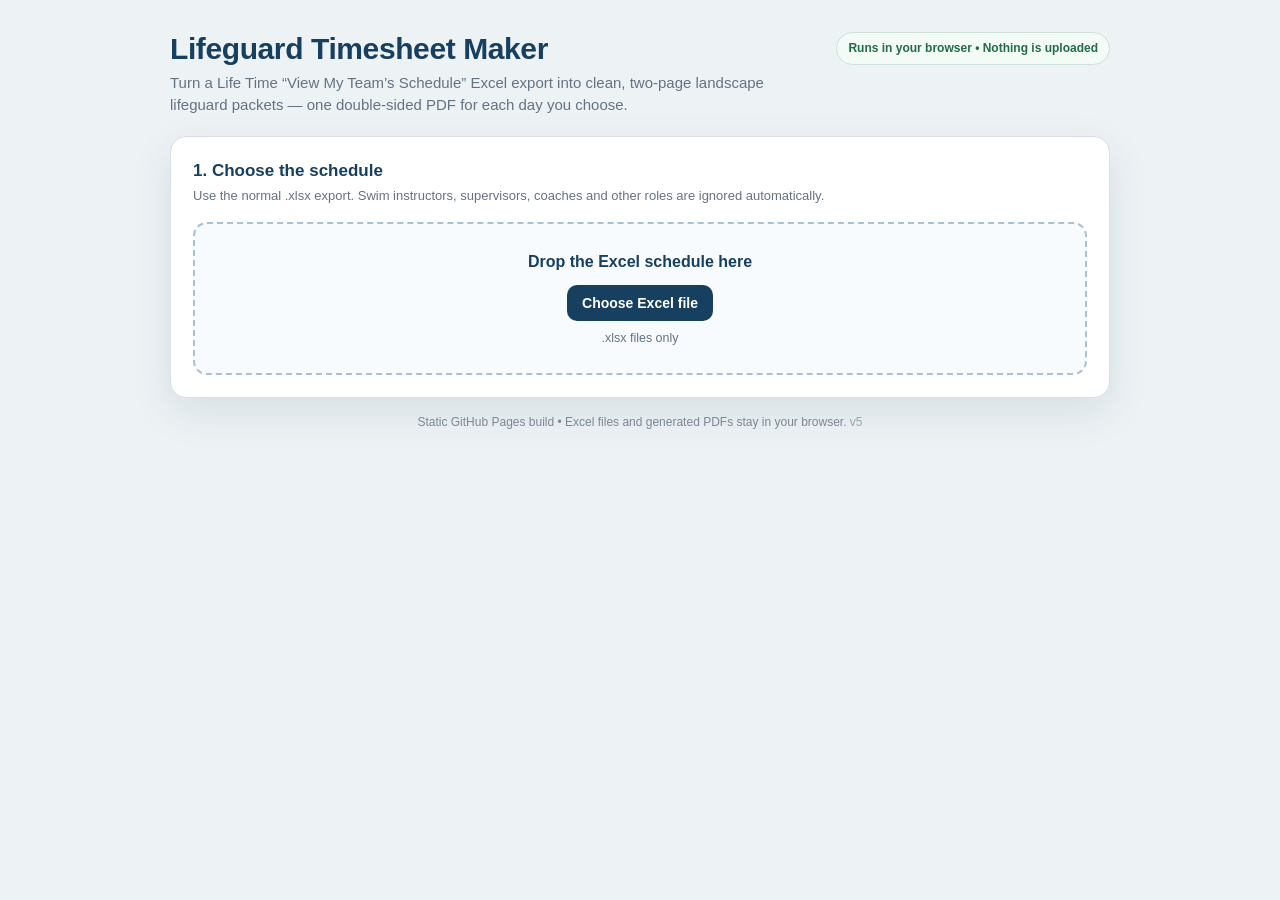
==== index.html @ 571c6399 "Initial Commit" ====
<!doctype html>
<html lang="en">
<head>
<meta charset="utf-8">
<meta name="viewport" content="width=device-width,initial-scale=1">
<title>Lifeguard Timesheet Maker</title>
<style>
  :root{color-scheme:light;--navy:#173f5f;--blue:#24638c;--ink:#14202b;--muted:#647381;--line:#d8e0e6;--soft:#f5f8fa;--yellow:#fff2bd;--green:#16784a;--danger:#a83c3c;--shadow:0 14px 40px rgba(24,55,77,.10)}
  *{box-sizing:border-box} body{margin:0;background:#edf2f5;font:15px/1.45 "Segoe UI",Arial,sans-serif;color:var(--ink)}
  .shell{max-width:980px;margin:32px auto;padding:0 20px 44px}.hero{display:flex;align-items:flex-start;justify-content:space-between;gap:24px;margin-bottom:20px}
  .hero h1{font-size:30px;line-height:1.1;margin:0 0 7px;color:var(--navy);letter-spacing:-.4px}.hero p{margin:0;color:var(--muted);max-width:680px}.badge{white-space:nowrap;border:1px solid #cfe1d8;background:#f2fbf6;color:#246b48;border-radius:999px;padding:7px 11px;font-size:12px;font-weight:600}
  .card{background:white;border:1px solid var(--line);border-radius:16px;box-shadow:var(--shadow);padding:22px;margin-top:16px}.section-title{font-size:17px;margin:0 0 4px;color:var(--navy)}.section-sub{margin:0 0 16px;color:var(--muted);font-size:13px}
  .drop{border:2px dashed #aac1d2;border-radius:14px;padding:26px;text-align:center;background:#f8fbfd;transition:.15s}.drop.drag{border-color:var(--blue);background:#eef7fc}.drop strong{display:block;font-size:16px;color:var(--navy);margin-bottom:5px}.drop small{display:block;color:var(--muted);margin-top:8px}
  button,.button{appearance:none;border:0;border-radius:10px;padding:10px 15px;font:600 14px "Segoe UI",Arial,sans-serif;cursor:pointer;transition:.15s;text-decoration:none;display:inline-flex;align-items:center;justify-content:center;gap:7px}.primary{background:var(--navy);color:white}.primary:hover{background:#0f334e}.secondary{background:#edf3f7;color:var(--navy);border:1px solid #cad9e3}.secondary:hover{background:#e3edf3}.ghost{background:white;color:var(--navy);border:1px solid var(--line)}button:disabled{opacity:.45;cursor:not-allowed}
  input[type=file]{display:none}.actions{display:flex;gap:9px;flex-wrap:wrap;align-items:center}.status{margin-top:14px;border-radius:10px;padding:10px 12px;background:#eef6fb;color:#28546f;font-size:13px}.status.error{background:#fff0f0;color:var(--danger)}.status.good{background:#eff9f3;color:var(--green)}
  .days-head{display:flex;justify-content:space-between;gap:16px;align-items:center;margin-bottom:12px}.days{display:grid;grid-template-columns:repeat(auto-fit,minmax(205px,1fr));gap:10px}.day{border:1px solid var(--line);border-radius:12px;padding:12px;background:#fff;display:flex;gap:10px;align-items:flex-start;cursor:pointer}.day:hover{border-color:#9db8cb}.day input{margin-top:4px;accent-color:var(--navy);width:17px;height:17px}.day .date{font-weight:700;color:var(--navy)}.day .meta{font-size:12px;color:var(--muted);margin-top:3px}.day.open .meta b{color:#8a6d13}
  .generate-row{display:flex;align-items:center;justify-content:space-between;gap:14px;margin-top:18px;padding-top:16px;border-top:1px solid #e6ecef}.hint{font-size:12px;color:var(--muted)}
  .results{display:grid;gap:9px}.result{display:flex;justify-content:space-between;align-items:center;gap:14px;border:1px solid var(--line);border-radius:12px;padding:11px 12px}.result-name{font-weight:700;color:var(--navy);font-size:14px}.result-meta{font-size:12px;color:var(--muted);margin-top:2px}.result .button{padding:8px 12px;font-size:13px}
  .empty{color:var(--muted);font-size:13px;padding:5px 0}.footer{font-size:12px;color:#7a8893;margin-top:16px;text-align:center}.hidden{display:none!important}
  @media(max-width:640px){.shell{margin:20px auto;padding:0 12px 30px}.hero{display:block}.badge{display:inline-block;margin-top:12px}.card{padding:16px}.generate-row,.result{align-items:stretch;flex-direction:column}.generate-row .actions,.result .button{width:100%}.days-head{align-items:flex-start;flex-direction:column}}
</style>
</head>
<body>
<div class="shell">
  <div class="hero">
    <div><h1>Lifeguard Timesheet Maker</h1><p>Turn a Life Time “View My Team’s Schedule” Excel export into clean, two-page landscape lifeguard packets — one double-sided PDF for each day you choose.</p></div>
    <div class="badge">Runs in your browser • Nothing is uploaded</div>
  </div>

  <section class="card">
    <h2 class="section-title">1. Choose the schedule</h2>
    <p class="section-sub">Use the normal .xlsx export. Swim instructors, supervisors, coaches and other roles are ignored automatically.</p>
    <div id="drop" class="drop">
      <strong>Drop the Excel schedule here</strong>
      <div class="actions" style="justify-content:center;margin-top:12px"><label class="button primary" for="fileInput">Choose Excel file</label></div>
      <small>.xlsx files only</small>
      <input id="fileInput" type="file" accept=".xlsx,application/vnd.openxmlformats-officedocument.spreadsheetml.sheet">
    </div>
    <div id="fileStatus" class="status hidden" aria-live="polite"></div>
  </section>

  <section id="daysCard" class="card hidden">
    <div class="days-head">
      <div><h2 class="section-title">2. Choose the day(s)</h2><p id="daysSub" class="section-sub" style="margin-bottom:0">Select the dates you want to turn into two-page PDFs.</p></div>
      <div class="actions"><button id="selectAll" class="ghost" type="button">Select all</button><button id="clearAll" class="ghost" type="button">Clear</button></div>
    </div>
    <div id="days" class="days"></div>
    <div class="generate-row">
      <div id="selectionHint" class="hint">Choose at least one day.</div>
      <div class="actions"><button id="generate" class="primary" type="button" disabled>Create selected PDFs</button></div>
    </div>
  </section>

  <section id="resultsCard" class="card hidden">
    <div class="days-head">
      <div><h2 class="section-title">3. Your PDFs</h2><p class="section-sub" style="margin-bottom:0">Each selected day is a separate two-page landscape PDF: rotation sheet on the front, schedule + coverage timeline on the back. Named open shifts keep the employee name and are highlighted.</p></div>
      <div class="actions"><button id="saveFolder" class="secondary hidden" type="button">Save all to a folder</button><button id="downloadAll" class="secondary" type="button">Download all</button></div>
    </div>
    <div id="results" class="results"></div>
    <div id="resultStatus" class="status good hidden" aria-live="polite"></div>
  </section>

  <div class="footer">Static GitHub Pages build • Excel files and generated PDFs stay in your browser. <span style="opacity:.7">v5</span></div>
</div>
<script>
(() => {
  'use strict';

  const APP = {};
  const encoder = new TextEncoder();
  const decoder = new TextDecoder('utf-8');
  const ROLE_RE = /\bAquatics Lifeguard\b/i;
  const TIME_RE = /(\[OPEN SHIFT\]\s*)?(\d{1,2}:\d{2}\s*[AP]M)\s*[–—-]\s*(\d{1,2}:\d{2}\s*[AP]M)/gi;
  const ID_SUFFIX_RE = /\s*\([^)]*\)\s*$/;

  function readU16(dv, offset) { return dv.getUint16(offset, true); }
  function readU32(dv, offset) { return dv.getUint32(offset, true); }

  async function inflateRaw(bytes) {
    if (typeof DecompressionStream === 'undefined') {
      throw new Error('This browser does not support local Excel decompression. Please use a current version of Microsoft Edge or Google Chrome.');
    }
    let stream;
    try {
      stream = new Blob([bytes]).stream().pipeThrough(new DecompressionStream('deflate-raw'));
    } catch (err) {
      throw new Error('Your browser cannot decompress .xlsx files locally. Please use a current Microsoft Edge or Chrome browser.');
    }
    return new Uint8Array(await new Response(stream).arrayBuffer());
  }

  async function unzipEntries(arrayBuffer) {
    const bytes = new Uint8Array(arrayBuffer);
    const dv = new DataView(arrayBuffer);
    let eocd = -1;
    const min = Math.max(0, bytes.length - 65557);
    for (let i = bytes.length - 22; i >= min; i--) {
      if (readU32(dv, i) === 0x06054b50) { eocd = i; break; }
    }
    if (eocd < 0) throw new Error('This does not look like a valid .xlsx file (ZIP directory not found).');

    const totalEntries = readU16(dv, eocd + 10);
    let pos = readU32(dv, eocd + 16);
    const out = new Map();

    for (let n = 0; n < totalEntries; n++) {
      if (readU32(dv, pos) !== 0x02014b50) throw new Error('The Excel file ZIP directory is damaged.');
      const method = readU16(dv, pos + 10);
      const compSize = readU32(dv, pos + 20);
      const nameLen = readU16(dv, pos + 28);
      const extraLen = readU16(dv, pos + 30);
      const commentLen = readU16(dv, pos + 32);
      const localOffset = readU32(dv, pos + 42);
      const name = decoder.decode(bytes.slice(pos + 46, pos + 46 + nameLen));

      if (readU32(dv, localOffset) !== 0x04034b50) throw new Error('The Excel file contains an invalid ZIP entry.');
      const localNameLen = readU16(dv, localOffset + 26);
      const localExtraLen = readU16(dv, localOffset + 28);
      const dataStart = localOffset + 30 + localNameLen + localExtraLen;
      const compressed = bytes.slice(dataStart, dataStart + compSize);

      let content;
      if (method === 0) content = compressed;
      else if (method === 8) content = await inflateRaw(compressed);
      else throw new Error(`Unsupported Excel compression method (${method}).`);
      out.set(name.replace(/^\//, ''), content);
      pos += 46 + nameLen + extraLen + commentLen;
    }
    return out;
  }

  function xmlDecode(s) {
    return String(s || '')
      .replace(/&#x([0-9A-Fa-f]+);/g, (_, h) => String.fromCodePoint(parseInt(h, 16)))
      .replace(/&#([0-9]+);/g, (_, d) => String.fromCodePoint(parseInt(d, 10)))
      .replace(/&lt;/g, '<').replace(/&gt;/g, '>').replace(/&quot;/g, '"')
      .replace(/&apos;/g, "'").replace(/&amp;/g, '&');
  }

  function attrValue(tag, name) {
    const m = String(tag || '').match(new RegExp('\\b' + name + '="([^"]*)"', 'i'));
    return m ? xmlDecode(m[1]) : '';
  }

  function textRuns(xml) {
    let out = '';
    const re = /<(?:[A-Za-z_][\w.-]*:)?t(?:\s[^>]*)?>([\s\S]*?)<\/(?:[A-Za-z_][\w.-]*:)?t>/gi;
    for (const m of String(xml || '').matchAll(re)) out += xmlDecode(m[1]);
    return out;
  }

  function parseSharedStrings(entries) {
    const bytes = entries.get('xl/sharedStrings.xml');
    if (!bytes) return [];
    const text = decoder.decode(bytes);
    const out = [];
    const re = /<(?:[A-Za-z_][\w.-]*:)?si(?:\s[^>]*)?>([\s\S]*?)<\/(?:[A-Za-z_][\w.-]*:)?si>/gi;
    for (const m of text.matchAll(re)) out.push(textRuns(m[1]));
    return out;
  }

  function cellColumnIndex(ref) {
    const m = String(ref || '').match(/^([A-Za-z]+)/);
    if (!m) return -1;
    let value = 0;
    for (const ch of m[1].toUpperCase()) value = value * 26 + (ch.charCodeAt(0) - 64);
    return value - 1;
  }

  function parseSheet(entries, path, shared) {
    const bytes = entries.get(path);
    if (!bytes) return null;
    const text = decoder.decode(bytes);
    const matrix = [];
    const rowRe = /<(?:[A-Za-z_][\w.-]*:)?row(?:\s[^>]*)?>([\s\S]*?)<\/(?:[A-Za-z_][\w.-]*:)?row>/gi;
    for (const rowMatch of text.matchAll(rowRe)) {
      const rowXml = rowMatch[1];
      const arr = [];
      const cellRe = /<(?:[A-Za-z_][\w.-]*:)?c\b([^>]*?)(?:\/>|>([\s\S]*?)<\/(?:[A-Za-z_][\w.-]*:)?c>)/gi;
      for (const cellMatch of rowXml.matchAll(cellRe)) {
        const attrs = cellMatch[1] || '';
        const body = cellMatch[2] || '';
        const idx = cellColumnIndex(attrValue(attrs, 'r'));
        if (idx < 0) continue;
        const type = attrValue(attrs, 't');
        let value = '';
        if (type === 'inlineStr') value = textRuns(body);
        else {
          const vm = body.match(/<(?:[A-Za-z_][\w.-]*:)?v(?:\s[^>]*)?>([\s\S]*?)<\/(?:[A-Za-z_][\w.-]*:)?v>/i);
          const raw = vm ? xmlDecode(vm[1]) : '';
          if (type === 's') {
            const si = Number(raw);
            value = Number.isInteger(si) && si >= 0 && si < shared.length ? shared[si] : '';
          } else value = raw;
        }
        arr[idx] = value;
      }
      matrix.push(arr);
    }
    return matrix.length ? matrix : null;
  }

  function worksheetPaths(entries) {
    const paths = Array.from(entries.keys()).filter(x => /^xl\/worksheets\/sheet\d+\.xml$/i.test(x));
    paths.sort((a, b) => {
      const na = Number((a.match(/sheet(\d+)/i) || [0, 0])[1]);
      const nb = Number((b.match(/sheet(\d+)/i) || [0, 0])[1]);
      return na - nb;
    });
    return paths;
  }

  function cleanHeader(v) { return String(v == null ? '' : v).trim(); }

  function parseClock(text) {
    const s = String(text || '').toUpperCase().replace(/\s+/g, '');
    const m = s.match(/^(\d{1,2}):(\d{2})(AM|PM)$/);
    if (!m) return null;
    let h = Number(m[1]), min = Number(m[2]);
    if (h < 1 || h > 12 || min < 0 || min > 59) return null;
    if (h === 12) h = 0;
    if (m[3] === 'PM') h += 12;
    return h * 60 + min;
  }

  function parseShiftCell(worker, detail, sourceOrder) {
    const text = String(detail || '').replace(/\r\n?/g, '\n');
    if (!worker || !text) return [];
    const matches = Array.from(text.matchAll(TIME_RE));
    const shifts = [];
    const cleanName = String(worker).trim().replace(ID_SUFFIX_RE, '').trim();
    for (let i = 0; i < matches.length; i++) {
      const m = matches[i];
      const startIndex = m.index || 0;
      const endIndex = i + 1 < matches.length ? (matches[i + 1].index || text.length) : text.length;
      const block = text.slice(startIndex, endIndex);
      if (!ROLE_RE.test(block)) continue;
      const start = parseClock(m[2]);
      let end = parseClock(m[3]);
      if (start == null || end == null) continue;
      if (end <= start) end += 24 * 60;
      const workerIsOpenPlaceholder = /OPEN SHIFT/i.test(cleanName);
      const open = Boolean(m[1]) || /\[OPEN SHIFT\]/i.test(block) || workerIsOpenPlaceholder;
      // A shift can be marked OPEN while still living on a named employee row.
      // Keep that employee's name visible; only true [OPEN SHIFT] placeholder
      // rows should have a blank name on the printable sheet.
      const displayName = workerIsOpenPlaceholder ? '' : cleanName;
      shifts.push({
        name: displayName,
        sourceName: cleanName,
        startMin: start,
        endMin: end,
        open,
        namedOpen: open && Boolean(displayName),
        sourceOrder: sourceOrder + i / 100
      });
    }
    return shifts;
  }

  function sortShifts(shifts) {
    return shifts.sort((a, b) => {
      if (a.startMin !== b.startMin) return a.startMin - b.startMin;
      if (a.endMin !== b.endMin) return a.endMin - b.endMin;
      if (a.open !== b.open) return a.open ? 1 : -1;
      const nc = (a.name || '').localeCompare(b.name || '');
      if (nc) return nc;
      return a.sourceOrder - b.sourceOrder;
    });
  }

  function looksLikeDateHeader(value) {
    const s = cleanHeader(value);
    if (!s) return false;
    if (/^worker$/i.test(s)) return false;
    return /\d{1,2}[\/-]\d{1,2}/.test(s) || /\b(mon|tue|wed|thu|fri|sat|sun)\b/i.test(s) || /\b(jan|feb|mar|apr|may|jun|jul|aug|sep|sept|oct|nov|dec)\b/i.test(s);
  }

  function findScheduleHeaderRow(matrix) {
    // Short exports put "Worker" on row 1, but longer Life Time exports add
    // title / organization / Start Date / End Date rows above the schedule.
    // Scan the sheet instead of assuming the first physical row is the header.
    for (let r = 0; r < matrix.length; r++) {
      const row = matrix[r] || [];
      const first = cleanHeader(row[0]);
      if (!/^workers?$/i.test(first)) continue;
      const datedColumns = row.slice(1).filter(looksLikeDateHeader).length;
      if (datedColumns > 0) return r;
    }

    // Defensive fallback for slightly different exports: find a row with
    // multiple date-looking columns, even if column A is not exactly "Worker".
    for (let r = 0; r < matrix.length; r++) {
      const row = matrix[r] || [];
      if (row.slice(1).filter(looksLikeDateHeader).length >= 2) return r;
    }
    return -1;
  }

  function metadataValue(matrix, headerRowIndex, label) {
    const wanted = String(label || '').trim().toLowerCase();
    for (let r = 0; r < Math.min(headerRowIndex, matrix.length); r++) {
      const row = matrix[r] || [];
      if (cleanHeader(row[0]).toLowerCase() === wanted) return cleanHeader(row[1]);
    }
    return '';
  }

  function excelSerialDate(value) {
    const n = Number(value);
    if (!Number.isFinite(n) || n < 1) return null;
    const dt = new Date(Date.UTC(1899, 11, 30) + Math.floor(n) * 86400000);
    return Number.isNaN(dt.getTime()) ? null : dt;
  }

  async function parseScheduleArrayBuffer(arrayBuffer, fileName = '') {
    const entries = await unzipEntries(arrayBuffer);
    const shared = parseSharedStrings(entries);
    const paths = worksheetPaths(entries);
    if (!paths.length) throw new Error('No worksheet was found inside the Excel file.');

    let matrix = null;
    let headerRowIndex = -1;
    for (const path of paths) {
      const candidate = parseSheet(entries, path, shared);
      if (!candidate || !candidate.length) continue;
      const found = findScheduleHeaderRow(candidate);
      if (found >= 0) {
        matrix = candidate;
        headerRowIndex = found;
        break;
      }
    }
    if (!matrix || headerRowIndex < 0) {
      throw new Error('I could not find the Life Time schedule table in this workbook.');
    }

    const header = matrix[headerRowIndex] || [];
    const baseScheduleDate = excelSerialDate(metadataValue(matrix, headerRowIndex, 'Start Date'));
    const days = [];
    for (let c = 1; c < header.length; c++) {
      const dateLabel = cleanHeader(header[c]);
      // Do not treat metadata / note columns as dates.
      if (!looksLikeDateHeader(dateLabel)) continue;

      const shifts = [];
      for (let r = headerRowIndex + 1; r < matrix.length; r++) {
        const worker = cleanHeader((matrix[r] || [])[0]);
        const detail = (matrix[r] || [])[c];
        if (!worker || !detail) continue;
        shifts.push(...parseShiftCell(worker, detail, r * 10));
      }
      sortShifts(shifts);
      const fullDateLabel = fullScheduleDate(dateLabel, fileName, baseScheduleDate);
      days.push({ dateLabel, fullDateLabel, shifts, columnIndex: c });
    }
    if (!days.length) throw new Error('No dated schedule columns were found.');
    return { fileName, days };
  }

  function clockLabel(mins, withMeridiem = false) {
    mins = ((mins % 1440) + 1440) % 1440;
    let h = Math.floor(mins / 60), m = mins % 60;
    const ap = h >= 12 ? 'PM' : 'AM';
    let h12 = h % 12; if (h12 === 0) h12 = 12;
    return `${h12}:${String(m).padStart(2, '0')}${withMeridiem ? ' ' + ap : ''}`;
  }

  function coverageAt(shifts, minute) {
    let guards = 0, open = 0;
    for (const s of shifts) {
      if (s.startMin <= minute && minute < s.endMin) {
        if (s.open) open++; else guards++;
      }
    }
    return { guards, open };
  }

  function asciiSafe(s) {
    return String(s == null ? '' : s)
      .normalize('NFD').replace(/[\u0300-\u036f]/g, '')
      .replace(/[’‘]/g, "'").replace(/[“”]/g, '"')
      .replace(/[–—]/g, '-')
      .replace(/[^\x20-\x7E]/g, '?');
  }

  function pdfEscape(s) {
    return asciiSafe(s).replace(/\\/g, '\\\\').replace(/\(/g, '\\(').replace(/\)/g, '\\)');
  }

  function approxWidth(s, size) { return asciiSafe(s).length * size * 0.49; }
  function fitFont(s, maxWidth, preferred, minimum) {
    let size = preferred;
    while (size > minimum && approxWidth(s, size) > maxWidth) size -= 0.25;
    return size;
  }

  class DrawBuf {
    constructor() { this.parts = []; }
    push(s) { this.parts.push(s); }
    fillRect(x, y, w, h, r, g, b) { this.push(`q ${r.toFixed(3)} ${g.toFixed(3)} ${b.toFixed(3)} rg ${x.toFixed(2)} ${y.toFixed(2)} ${w.toFixed(2)} ${h.toFixed(2)} re f Q\n`); }
    strokeRect(x, y, w, h, r, g, b, lw) { this.push(`q ${r.toFixed(3)} ${g.toFixed(3)} ${b.toFixed(3)} RG ${lw.toFixed(2)} w ${x.toFixed(2)} ${y.toFixed(2)} ${w.toFixed(2)} ${h.toFixed(2)} re S Q\n`); }
    line(x1, y1, x2, y2, r, g, b, lw) { this.push(`q ${r.toFixed(3)} ${g.toFixed(3)} ${b.toFixed(3)} RG ${lw.toFixed(2)} w ${x1.toFixed(2)} ${y1.toFixed(2)} m ${x2.toFixed(2)} ${y2.toFixed(2)} l S Q\n`); }
    lineRound(x1, y1, x2, y2, r, g, b, lw) { this.push(`q 1 J ${r.toFixed(3)} ${g.toFixed(3)} ${b.toFixed(3)} RG ${lw.toFixed(2)} w ${x1.toFixed(2)} ${y1.toFixed(2)} m ${x2.toFixed(2)} ${y2.toFixed(2)} l S Q\n`); }
    text(x, y, size, font, s, r, g, b) { this.push(`BT /${font} ${size.toFixed(2)} Tf ${r.toFixed(3)} ${g.toFixed(3)} ${b.toFixed(3)} rg ${x.toFixed(2)} ${y.toFixed(2)} Td (${pdfEscape(s)}) Tj ET\n`); }
    textRot90(x, y, size, font, s, r, g, b) { this.push(`BT /${font} ${size.toFixed(2)} Tf ${r.toFixed(3)} ${g.toFixed(3)} ${b.toFixed(3)} rg 0 1 -1 0 ${x.toFixed(2)} ${y.toFixed(2)} Tm (${pdfEscape(s)}) Tj ET\n`); }
    toString() { return this.parts.join(''); }
  }

  function fullScheduleDate(dateLabel, fileName = '', baseScheduleDate = null) {
    const s = cleanHeader(dateLabel);
    const md = s.match(/\b(\d{1,2})\/(\d{1,2})(?:\/(\d{2,4}))?\b/);
    if (!md) return s || 'Daily Aquatics Schedule';
    const month = Number(md[1]), day = Number(md[2]);
    let year = md[3] ? Number(md[3]) : null;
    if (year != null && year < 100) year += 2000;

    if (year == null && baseScheduleDate instanceof Date && !Number.isNaN(baseScheduleDate.getTime())) {
      const by = baseScheduleDate.getUTCFullYear();
      const base = baseScheduleDate.getTime();
      const choices = [by - 1, by, by + 1].map(y => ({ y, diff: Math.abs(Date.UTC(y, month - 1, day) - base) }));
      choices.sort((a, b) => a.diff - b.diff);
      year = choices[0].y;
    }

    if (year == null) {
      const fm = String(fileName || '').match(/(20\d{2})(\d{2})(\d{2})/);
      if (fm) {
        const fy = Number(fm[1]), fmo = Number(fm[2]), fd = Number(fm[3]);
        const base = Date.UTC(fy, fmo - 1, fd);
        const choices = [fy - 1, fy, fy + 1].map(y => ({ y, diff: Math.abs(Date.UTC(y, month - 1, day) - base) }));
        choices.sort((a, b) => a.diff - b.diff);
        year = choices[0].y;
      }
    }

    if (year == null) return s;
    const dt = new Date(Date.UTC(year, month - 1, day));
    if (dt.getUTCMonth() !== month - 1 || dt.getUTCDate() !== day) return s;
    return dt.toLocaleDateString('en-US', { weekday:'long', month:'long', day:'numeric', year:'numeric', timeZone:'UTC' });
  }

  function groupScheduleRows(shifts) {
    const named = new Map();
    const rows = [];
    let openNo = 0;
    for (const s of shifts) {
      if (s.open) {
        const openName = (s.name || '').trim();
        rows.push({
          name: openName,
          timelineName: openName ? `${openName} (OPEN)` : 'OPEN SHIFT',
          open: true,
          namedOpen: Boolean(openName),
          segments: [s], firstStart: s.startMin, firstEnd: s.endMin,
          sourceOrder: s.sourceOrder + (++openNo / 10000)
        });
        continue;
      }
      const key = (s.name || s.sourceName || '').trim() || `Guard ${s.sourceOrder}`;
      if (!named.has(key)) {
        const row = { name:key, timelineName:key, open:false, segments:[], firstStart:s.startMin, firstEnd:s.endMin, sourceOrder:s.sourceOrder };
        named.set(key, row); rows.push(row);
      }
      const row = named.get(key);
      row.segments.push(s);
      row.firstStart = Math.min(row.firstStart, s.startMin);
      row.firstEnd = Math.min(row.firstEnd, s.endMin);
    }
    for (const row of rows) row.segments.sort((a,b)=>a.startMin-b.startMin || a.endMin-b.endMin);
    rows.sort((a,b)=>a.firstStart-b.firstStart || a.firstEnd-b.firstEnd || (a.open===b.open?0:(a.open?1:-1)) || a.timelineName.localeCompare(b.timelineName) || a.sourceOrder-b.sourceOrder);
    return rows;
  }

  function addPdfPage(objects, pageIDs, stream, pageW, pageH) {
    const pageID = objects.length + 1;
    const contentID = pageID + 1;
    objects.push(`<< /Type /Page /Parent 2 0 R /MediaBox [0 0 ${pageW} ${pageH}] /Resources << /Font << /F1 3 0 R /F2 4 0 R >> >> /Contents ${contentID} 0 R >>`);
    objects.push(`<< /Length ${encoder.encode(stream).length} >>\nstream\n${stream}endstream`);
    pageIDs.push(pageID);
  }

  function drawRotationPage(shifts, dateLabel) {
    const pageW = 792, pageH = 612, margin = 18, nameW = 98, gridTop = 558, summaryTopLimit = 144, headerH = 28;
    const rows = groupScheduleRows(shifts);
    const slots = [];
    for (let m = 10 * 60; m <= 20 * 60; m += 20) slots.push(m);
    const timeW = (pageW - 2 * margin - nameW) / slots.length;
    const displayRows = Math.max(18, rows.length);
    let bodyH = (gridTop - summaryTopLimit - headerH) / displayRows;
    if (bodyH > 22) bodyH = 22;
    const gridBottom = gridTop - headerH - displayRows * bodyH;
    const d = new DrawBuf();

    d.text(margin, 586, 15, 'F2', 'LIFEGUARD ROTATION TIMESHEET', 0.08, 0.20, 0.32);
    const sub = cleanHeader(dateLabel) || 'Daily Aquatics Schedule';
    d.text(margin, 570, 8.5, 'F1', sub, 0.30, 0.36, 0.42);
    const pageMark = 'FRONT - write stand/assignment numbers in the white cells';
    d.text(pageW - margin - approxWidth(pageMark, 7.2), 586, 7.2, 'F1', pageMark, 0.36, 0.40, 0.44);
    const legend = 'Grey = off shift   |   Yellow + bold = open shift (assigned name stays visible)';
    d.text(pageW - margin - approxWidth(legend, 7.2), 570, 7.2, 'F1', legend, 0.36, 0.40, 0.44);

    d.fillRect(margin, gridTop - headerH, nameW, headerH, 0.10, 0.31, 0.47);
    for (let j = 0; j < slots.length; j++) {
      const x = margin + nameW + j * timeW;
      const alt = Math.floor(j / 3) % 2 === 0;
      d.fillRect(x, gridTop - headerH, timeW, headerH, alt ? 0.10 : 0.13, alt ? 0.31 : 0.36, alt ? 0.47 : 0.53);
    }
    d.text(margin + 7, gridTop - headerH + 9.5, 9, 'F2', 'Name', 1, 1, 1);
    for (let j = 0; j < slots.length; j++) {
      const label = clockLabel(slots[j]);
      const fs = 6.3;
      const tx = margin + nameW + j * timeW + (timeW - approxWidth(label, fs)) / 2;
      d.text(tx, gridTop - headerH + 10, fs, 'F2', label, 1, 1, 1);
    }

    for (let r = 0; r < displayRows; r++) {
      const y = gridTop - headerH - (r + 1) * bodyH;
      d.fillRect(margin, y, nameW, bodyH, r % 2 ? 0.975 : 1, r % 2 ? 0.980 : 1, r % 2 ? 0.985 : 1);
      if (r < rows.length) {
        const row = rows[r];
        if (row.open) d.fillRect(margin, y, nameW, bodyH, 1.00, 0.95, 0.72);
        for (let j = 0; j < slots.length; j++) {
          const x = margin + nameW + j * timeW;
          const onShift = row.segments.some(seg => seg.startMin <= slots[j] && slots[j] < seg.endMin);
          if (!onShift) d.fillRect(x, y, timeW, bodyH, 0.88, 0.89, 0.90);
          else d.fillRect(x, y, timeW, bodyH, 1, 1, 1);
        }
        if (row.name) {
          const shownName = row.open ? `${row.name} (OPEN)` : row.name;
          const fs = fitFont(shownName, nameW - 10, Math.min(8.2, bodyH * 0.47), 5.2);
          d.text(margin + 5, y + (bodyH - fs) * 0.5 + 1.5, fs, row.open ? 'F2' : 'F1', shownName, 0.08, 0.10, 0.12);
        }
      } else {
        for (let j = 0; j < slots.length; j++) {
          const x = margin + nameW + j * timeW;
          d.fillRect(x, y, timeW, bodyH, 0.93, 0.94, 0.95);
        }
      }
    }

    const tableW = nameW + slots.length * timeW;
    d.strokeRect(margin, gridBottom, tableW, gridTop - gridBottom, 0.25, 0.31, 0.36, 0.8);
    d.line(margin + nameW, gridBottom, margin + nameW, gridTop, 0.25, 0.31, 0.36, 0.8);
    for (let j = 0; j <= slots.length; j++) {
      const x = margin + nameW + j * timeW;
      const strong = j % 3 === 0;
      d.line(x, gridBottom, x, gridTop - headerH, strong ? 0.45 : 0.72, strong ? 0.45 : 0.72, strong ? 0.45 : 0.72, strong ? 0.65 : 0.28);
    }
    d.line(margin, gridTop - headerH, pageW - margin, gridTop - headerH, 0.25, 0.31, 0.36, 0.8);
    for (let r = 0; r <= displayRows; r++) {
      const y = gridTop - headerH - r * bodyH;
      d.line(margin, y, pageW - margin, y, 0.72, 0.74, 0.76, 0.35);
    }

    const summaryY = 18, boxW = 220, titleH = 18, rowH = 8.7, summaryRows = 11;
    const boxH = titleH + (summaryRows + 1) * rowH;
    d.fillRect(margin, summaryY + boxH - titleH, boxW, titleH, 0.10, 0.31, 0.47);
    d.text(margin + 7, summaryY + boxH - titleH + 5.2, 8.2, 'F2', 'GUARDS ON DUTY', 1, 1, 1);
    const col1 = margin, col2 = margin + 72, col3 = margin + 142;
    const hdrY = summaryY + boxH - titleH - rowH;
    d.fillRect(margin, hdrY, boxW, rowH, 0.93, 0.95, 0.97);
    d.text(col1 + 5, hdrY + 2.6, 6.8, 'F2', 'Time', 0.18, 0.22, 0.26);
    d.text(col2 + 5, hdrY + 2.6, 6.8, 'F2', 'Guards', 0.18, 0.22, 0.26);
    d.text(col3 + 5, hdrY + 2.6, 6.8, 'F2', 'Open', 0.18, 0.22, 0.26);
    for (let i = 0; i < 11; i++) {
      const h = 10 + i;
      const y = hdrY - (i + 1) * rowH;
      if (i % 2) d.fillRect(margin, y, boxW, rowH, 0.98, 0.985, 0.99);
      const cov = coverageAt(shifts, h * 60);
      d.text(col1 + 5, y + 2.5, 6.8, 'F1', clockLabel(h * 60), 0.18, 0.22, 0.26);
      d.text(col2 + 5, y + 2.5, 6.8, 'F1', String(cov.guards), 0.18, 0.22, 0.26);
      d.text(col3 + 5, y + 2.5, 6.8, 'F1', String(cov.open), 0.18, 0.22, 0.26);
    }
    d.strokeRect(margin, summaryY, boxW, boxH, 0.55, 0.58, 0.61, 0.5);
    d.line(col2, summaryY, col2, summaryY + boxH - titleH, 0.78, 0.79, 0.80, 0.35);
    d.line(col3, summaryY, col3, summaryY + boxH - titleH, 0.78, 0.79, 0.80, 0.35);
    for (let i = 0; i <= summaryRows + 1; i++) {
      const y = summaryY + i * rowH;
      if (y < summaryY + boxH - titleH + 0.1) d.line(margin, y, margin + boxW, y, 0.82, 0.83, 0.84, 0.25);
    }

    const openTotal = shifts.filter(s => s.open).length;
    const noteX = margin + boxW + 18;
    d.text(noteX, summaryY + boxH - 16, 8.3, 'F2', 'SHIFT NOTES', 0.10, 0.31, 0.47);
    d.text(noteX, summaryY + boxH - 31, 7.4, 'F1', `Open lifeguard shifts: ${openTotal}`, 0.25, 0.29, 0.33);
    d.text(noteX, summaryY + boxH - 44, 7.4, 'F1', 'Rows are sorted by clock-in, then clock-out time.', 0.25, 0.29, 0.33);
    d.text(noteX, summaryY + boxH - 57, 7.4, 'F1', 'Write stand/assignment numbers in the white cells.', 0.25, 0.29, 0.33);

    return d.toString();
  }

  function drawReferencePage(shifts, dateLabel, fileName, fullDateLabel = '') {
    const pageW = 792, pageH = 612, margin = 22;
    const navy = [0.10, 0.29, 0.48], blue = [0.16, 0.47, 0.82], orange = [0.92, 0.38, 0.08], grid = [0.73, 0.82, 0.90], ink = [0.12, 0.13, 0.15], muted = [0.38, 0.40, 0.42];
    const d = new DrawBuf();
    const rows = groupScheduleRows(shifts);
    const title = `Aquatics Lifeguard Schedule - ${fullDateLabel || fullScheduleDate(dateLabel, fileName)}`;
    const titleFs = fitFont(title, 560, 15.5, 11.5);
    d.text(margin, 585, titleFs, 'F2', title, ...navy);
    const source = "Source: View My Team's Schedule";
    d.text(pageW - margin - approxWidth(source, 7.2), 588, 7.2, 'F1', source, ...muted);

    const tableTop = 557, headerH = 17;
    const maxTableH = 286;
    const rowCount = Math.max(1, rows.length);
    let rowH = Math.min(14.6, (maxTableH - headerH) / rowCount);
    const tableH = headerH + rowCount * rowH;
    const tableBottom = tableTop - tableH;
    const fullW = pageW - 2 * margin;
    const colGuard = fullW * 0.35, colIn = fullW * 0.23, colOut = fullW * 0.23, colNote = fullW - colGuard - colIn - colOut;
    const x0 = margin, x1 = x0 + colGuard, x2 = x1 + colIn, x3 = x2 + colOut, x4 = x3 + colNote;

    d.fillRect(x0, tableTop - headerH, fullW, headerH, ...navy);
    const hdrFs = 7.2;
    const heads = [['Guard',x0,colGuard],['Time In',x1,colIn],['Time Out',x2,colOut],['Schedule Note',x3,colNote]];
    for (const [h,x,w] of heads) d.text(x + (w-approxWidth(h,hdrFs))/2, tableTop-headerH+5.1, hdrFs, 'F2', h, 1,1,1);

    for (let i=0;i<rowCount;i++) {
      const y = tableTop - headerH - (i+1)*rowH;
      const row = rows[i];
      if (row && row.open) d.fillRect(x0, y, fullW, rowH, 1.00, 0.96, 0.90);
      else if (i % 2 === 0) d.fillRect(x0, y, fullW, rowH, 0.94, 0.96, 0.97);
      if (!row) continue;
      const ins = row.segments.map(s=>clockLabel(s.startMin,true)).join(', ');
      const outs = row.segments.map(s=>clockLabel(s.endMin,true)).join(', ');
      const note = row.open ? 'OPEN SHIFT' : (row.segments.length > 1 ? `${row.segments.length} guard shifts` : '');
      const name = row.name;
      const baseFs = Math.min(7.0, rowH * 0.49);
      const yText = y + (rowH-baseFs)*0.5 + 1.0;
      if (name) d.text(x0+4, yText, fitFont(name,colGuard-8,baseFs,4.8),row.open?'F2':'F1',name,...ink);
      d.text(x1+4, yText, fitFont(ins,colIn-8,baseFs,4.6),'F1',ins,...ink);
      d.text(x2+4, yText, fitFont(outs,colOut-8,baseFs,4.6),'F1',outs,...ink);
      if (note) d.text(x3+4, yText, fitFont(note,colNote-8,baseFs,4.6),row.open?'F2':'F1',note,...(row.open?orange:muted));
    }
    d.strokeRect(x0, tableBottom, fullW, tableH, 0.65,0.73,0.80,0.45);
    for (const x of [x1,x2,x3]) d.line(x,tableBottom,x,tableTop,0.72,0.79,0.85,0.35);
    d.line(x0,tableTop-headerH,x4,tableTop-headerH,0.60,0.70,0.79,0.45);
    for (let i=0;i<=rowCount;i++) {
      const y=tableTop-headerH-i*rowH;
      d.line(x0,y,x4,y,0.77,0.83,0.88,0.30);
    }

    const timelineTitleY = tableBottom - 20;
    d.text(margin, timelineTitleY, 11.5, 'F2', 'Guard Coverage Timeline (20-minute grid)', ...navy);

    let minStart = shifts.length ? Math.min(...shifts.map(s=>s.startMin)) : 10*60;
    let maxEnd = shifts.length ? Math.max(...shifts.map(s=>s.endMin)) : 20*60;
    let gridStart = Math.floor(minStart/20)*20;
    let gridEnd = Math.ceil(maxEnd/20)*20;
    if (gridEnd <= gridStart) gridEnd = gridStart + 20;
    const nameW = 117;
    const chartX = margin + nameW;
    const chartRight = pageW - margin;
    const chartW = chartRight - chartX;
    const labelsBase = 17;
    const chartBottom = 37;
    const chartTopLimit = timelineTitleY - 12;
    const rowStep = rows.length ? Math.min(13.5, (chartTopLimit-chartBottom)/rows.length) : 13.5;
    const chartTop = chartBottom + Math.max(rowStep, rowStep*rows.length);
    const duration = gridEnd-gridStart;

    const slots=[];
    for(let m=gridStart;m<=gridEnd;m+=20) slots.push(m);
    for (const m of slots) {
      const x = chartX + ((m-gridStart)/duration)*chartW;
      const isHour = (m%60)===0;
      d.line(x,chartBottom,x,chartTop,isHour?0.52:0.78,isHour?0.66:0.84,isHour?0.79:0.91,isHour?0.55:0.25);
      const lab=clockLabel(m,true);
      d.textRot90(x+1.5, labelsBase, 4.8, 'F1', lab, 0.31,0.34,0.37);
    }

    for(let i=0;i<rows.length;i++) {
      const row=rows[i];
      const cy=chartTop-(i+0.5)*rowStep;
      const label=row.timelineName;
      const fs=fitFont(label,nameW-9,6.2,4.6);
      const lx=chartX-7-approxWidth(label,fs);
      d.text(lx,cy-fs*0.32,fs,row.open?'F2':'F1',label,...(row.open?orange:ink));
      for(const seg of row.segments) {
        const xStart=chartX+((seg.startMin-gridStart)/duration)*chartW;
        const xEnd=chartX+((seg.endMin-gridStart)/duration)*chartW;
        d.lineRound(xStart,cy,xEnd,cy,...(row.open?orange:blue),row.open?2.05:1.65);
      }
    }
    return d.toString();
  }

  function buildPDF(shifts, dateLabel, fileName = '', fullDateLabel = '') {
    const pageW = 792, pageH = 612;
    const objects = [];
    objects.push('<< /Type /Catalog /Pages 2 0 R >>');
    objects.push('');
    objects.push('<< /Type /Font /Subtype /Type1 /BaseFont /Helvetica /Encoding /WinAnsiEncoding >>');
    objects.push('<< /Type /Font /Subtype /Type1 /BaseFont /Helvetica-Bold /Encoding /WinAnsiEncoding >>');
    const pageIDs = [];

    addPdfPage(objects, pageIDs, drawRotationPage(shifts, dateLabel), pageW, pageH);
    addPdfPage(objects, pageIDs, drawReferencePage(shifts, dateLabel, fileName, fullDateLabel), pageW, pageH);
    objects[1] = `<< /Type /Pages /Count ${pageIDs.length} /Kids [${pageIDs.map(id => `${id} 0 R`).join(' ')}] >>`;

    const chunks = [];
    let offset = 0;
    const pushBytes = (u8) => { chunks.push(u8); offset += u8.length; };
    const pushText = (s) => pushBytes(encoder.encode(s));
    pushText('%PDF-1.4\n%LGT\n');
    const offsets = new Array(objects.length + 1).fill(0);
    for (let i = 0; i < objects.length; i++) {
      offsets[i + 1] = offset;
      pushText(`${i + 1} 0 obj\n${objects[i]}\nendobj\n`);
    }
    const xref = offset;
    pushText(`xref\n0 ${objects.length + 1}\n0000000000 65535 f \n`);
    for (let i = 1; i <= objects.length; i++) pushText(`${String(offsets[i]).padStart(10, '0')} 00000 n \n`);
    pushText(`trailer\n<< /Size ${objects.length + 1} /Root 1 0 R >>\nstartxref\n${xref}\n%%EOF\n`);
    return new Blob(chunks, { type: 'application/pdf' });
  }

  function safeFileDate(label) {
    const s = cleanHeader(label);
    const m = s.match(/(\d{1,2})\/(\d{1,2})(?:\/(\d{2,4}))?/);
    if (m) return `${m[1]}-${m[2]}${m[3] ? '-' + m[3] : ''}`;
    return s.replace(/[^A-Za-z0-9]+/g, '_').replace(/^_+|_+$/g, '').slice(0, 30) || 'Day';
  }

  function pdfFileName(label) { return `Lifeguard_Timesheet_${safeFileDate(label)}.pdf`; }

  APP.parseScheduleArrayBuffer = parseScheduleArrayBuffer;
  APP.buildPDF = buildPDF;
  APP.pdfFileName = pdfFileName;
  APP.coverageAt = coverageAt;
  APP.clockLabel = clockLabel;
  APP.guardRowCount = shifts => groupScheduleRows(shifts).filter(r => !r.open).length;
  window.LifeguardTimesheetCore = APP;
})();


(() => {
  'use strict';
  const core = window.LifeguardTimesheetCore;
  const $ = id => document.getElementById(id);
  const state = { schedule:null, selected:new Set(), generated:[] };
  const fileInput=$('fileInput'), drop=$('drop'), fileStatus=$('fileStatus'), daysCard=$('daysCard'), daysEl=$('days'), daysSub=$('daysSub'), generate=$('generate'), selectionHint=$('selectionHint'), resultsCard=$('resultsCard'), results=$('results'), resultStatus=$('resultStatus'), saveFolder=$('saveFolder'), downloadAll=$('downloadAll');

  if ('showDirectoryPicker' in window && window.isSecureContext) saveFolder.classList.remove('hidden');

  function status(el, text, kind='') { el.textContent=text; el.className='status'+(kind?' '+kind:''); }
  function clearGenerated(){ for(const g of state.generated){ if(g.url) URL.revokeObjectURL(g.url); } state.generated=[]; results.innerHTML=''; resultsCard.classList.add('hidden'); }

  async function loadFile(file){
    clearGenerated();
    daysCard.classList.add('hidden');
    status(fileStatus, `Reading ${file.name}…`);
    try{
      const schedule = await core.parseScheduleArrayBuffer(await file.arrayBuffer(), file.name);
      state.schedule=schedule; state.selected.clear();
      const totalShifts=schedule.days.reduce((n,d)=>n+d.shifts.length,0);
      const totalGuards=schedule.days.reduce((n,d)=>n+d.shifts.filter(s=>!s.open).length,0);
      const totalOpen=schedule.days.reduce((n,d)=>n+d.shifts.filter(s=>s.open).length,0);
      status(fileStatus, `Loaded ${file.name} — found ${schedule.days.length} day${schedule.days.length===1?'':'s'}, ${totalGuards} scheduled guard shift${totalGuards===1?'':'s'} and ${totalOpen} open shift${totalOpen===1?'':'s'}.`, 'good');
      renderDays();
      daysCard.classList.remove('hidden');
    }catch(err){
      state.schedule=null;
      status(fileStatus, err && err.message ? err.message : String(err), 'error');
    }
  }

  function renderDays(){
    daysEl.innerHTML='';
    const multiple=state.schedule.days.length>1;
    daysSub.textContent=multiple ? `This export contains ${state.schedule.days.length} days. Pick exactly the dates you want.` : 'One day was found. It is selected for you.';
    state.schedule.days.forEach((day,i)=>{
      if(!multiple) state.selected.add(i);
      const guards=core.guardRowCount(day.shifts), open=day.shifts.filter(s=>s.open).length;
      const label=document.createElement('label'); label.className='day'+(open?' open':'');
      const cb=document.createElement('input'); cb.type='checkbox'; cb.checked=state.selected.has(i); cb.dataset.index=String(i);
      cb.addEventListener('change',()=>{ cb.checked?state.selected.add(i):state.selected.delete(i); updateSelection(); });
      const text=document.createElement('div');
      const date=document.createElement('div'); date.className='date'; date.textContent=day.dateLabel;
      const meta=document.createElement('div'); meta.className='meta'; meta.innerHTML=`${guards} guard${guards===1?'':'s'}${open?` • <b>${open} open</b>`:''}`;
      text.append(date,meta); label.append(cb,text); daysEl.append(label);
    });
    updateSelection();
  }

  function updateSelection(){
    const n=state.selected.size; generate.disabled=n===0;
    selectionHint.textContent=n===0?'Choose at least one day.':`${n} day${n===1?'':'s'} selected — ${n} separate two-page PDF${n===1?'':'s'} will be created.`;
  }

  $('selectAll').addEventListener('click',()=>{ if(!state.schedule)return; state.schedule.days.forEach((_,i)=>state.selected.add(i)); daysEl.querySelectorAll('input').forEach(x=>x.checked=true); updateSelection(); });
  $('clearAll').addEventListener('click',()=>{ state.selected.clear(); daysEl.querySelectorAll('input').forEach(x=>x.checked=false); updateSelection(); });

  generate.addEventListener('click',()=>{
    clearGenerated();
    const indexes=Array.from(state.selected).sort((a,b)=>a-b);
    try{
      for(const i of indexes){
        const day=state.schedule.days[i];
        const blob=core.buildPDF(day.shifts, day.dateLabel, state.schedule.fileName, day.fullDateLabel || '');
        const filename=core.pdfFileName(day.dateLabel);
        const url=URL.createObjectURL(blob);
        state.generated.push({day,blob,filename,url});
      }
      renderResults();
      resultsCard.classList.remove('hidden');
      resultsCard.scrollIntoView({behavior:'smooth',block:'start'});
    }catch(err){ status(fileStatus, `Could not create the PDF: ${err.message||err}`, 'error'); }
  });

  function renderResults(){
    results.innerHTML='';
    for(const g of state.generated){
      const guards=core.guardRowCount(g.day.shifts), open=g.day.shifts.filter(s=>s.open).length;
      const row=document.createElement('div'); row.className='result';
      const left=document.createElement('div');
      const name=document.createElement('div'); name.className='result-name'; name.textContent=g.filename;
      const meta=document.createElement('div'); meta.className='result-meta'; meta.textContent=`${g.day.dateLabel} • 2-page duplex packet • ${guards} scheduled guard${guards===1?'':'s'} • ${open} open shift${open===1?'':'s'}`;
      left.append(name,meta);
      const a=document.createElement('a'); a.className='button primary'; a.href=g.url; a.download=g.filename; a.textContent='Download PDF';
      row.append(left,a); results.append(row);
    }
    resultStatus.classList.add('hidden');
  }

  function triggerDownload(g){ const a=document.createElement('a'); a.href=g.url; a.download=g.filename; document.body.append(a); a.click(); a.remove(); }
  downloadAll.addEventListener('click',async()=>{
    if(!state.generated.length)return;
    for(let i=0;i<state.generated.length;i++){ triggerDownload(state.generated[i]); if(i+1<state.generated.length) await new Promise(r=>setTimeout(r,250)); }
    status(resultStatus, state.generated.length>1 ? 'Downloads started. If Edge asks whether to allow multiple downloads, choose Allow.' : 'Download started.', 'good');
    resultStatus.classList.remove('hidden');
  });

  saveFolder.addEventListener('click',async()=>{
    if(!state.generated.length || !('showDirectoryPicker' in window)) return;
    try{
      const dir=await window.showDirectoryPicker({mode:'readwrite'});
      for(const g of state.generated){ const fh=await dir.getFileHandle(g.filename,{create:true}); const w=await fh.createWritable(); await w.write(g.blob); await w.close(); }
      status(resultStatus, `Saved ${state.generated.length} PDF${state.generated.length===1?'':'s'} to the folder you chose.`, 'good'); resultStatus.classList.remove('hidden');
    }catch(err){ if(err && err.name==='AbortError')return; status(resultStatus, `Could not save to that folder: ${err.message||err}`, 'error'); resultStatus.classList.remove('hidden'); }
  });

  fileInput.addEventListener('change',()=>{ if(fileInput.files && fileInput.files[0]) loadFile(fileInput.files[0]); });
  ['dragenter','dragover'].forEach(ev=>drop.addEventListener(ev,e=>{e.preventDefault();drop.classList.add('drag');}));
  ['dragleave','drop'].forEach(ev=>drop.addEventListener(ev,e=>{e.preventDefault();drop.classList.remove('drag');}));
  drop.addEventListener('drop',e=>{ const f=e.dataTransfer && e.dataTransfer.files && e.dataTransfer.files[0]; if(!f)return; if(!/\.xlsx$/i.test(f.name)){status(fileStatus,'Please choose a .xlsx Excel schedule.','error');return;} loadFile(f); });
})();
</script>
</body>
</html>
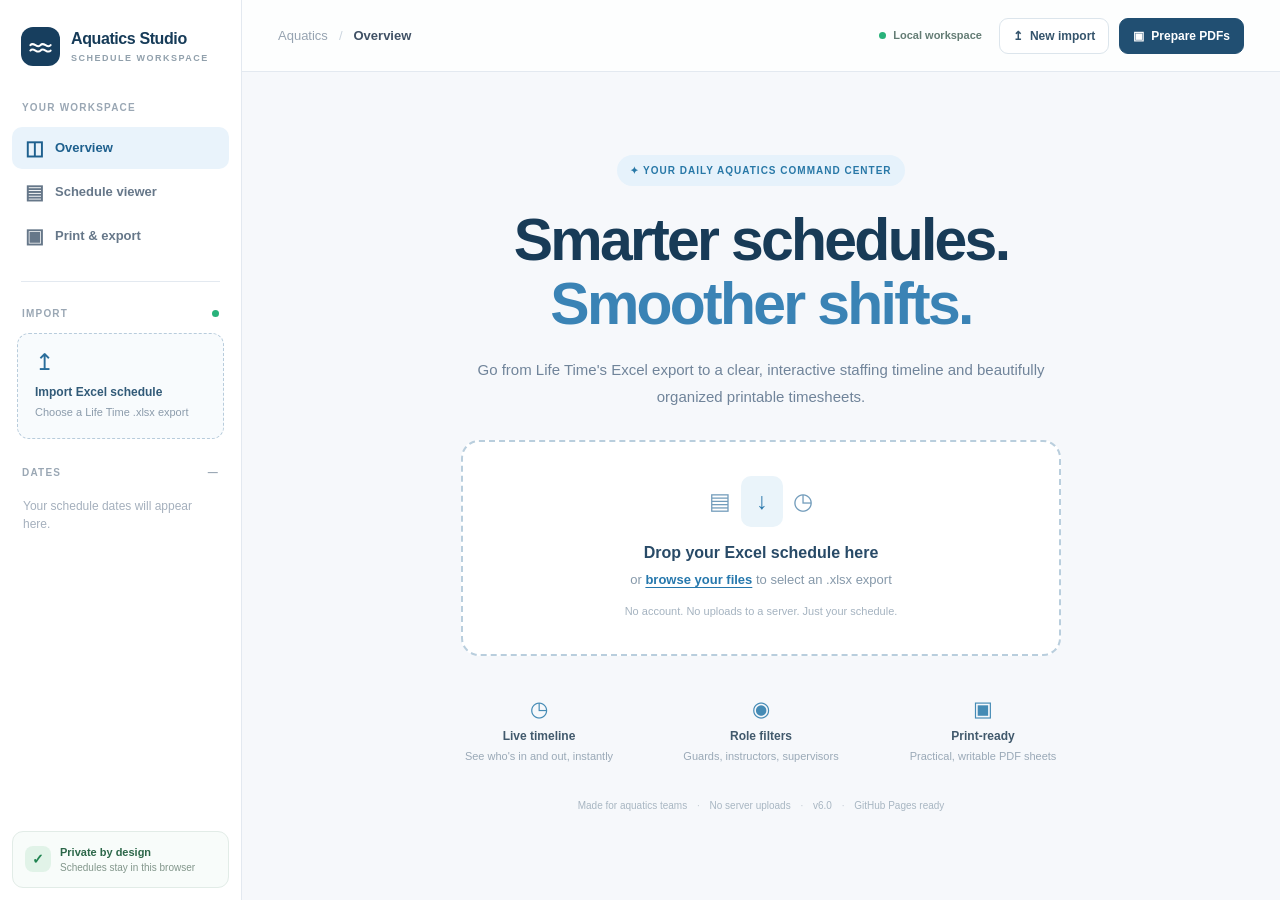
==== commit 02e5cb56: "V2" ====
--- a/index.html
+++ b/index.html
@@ -1,851 +1,192 @@
 <!doctype html>
 <html lang="en">
 <head>
-<meta charset="utf-8">
-<meta name="viewport" content="width=device-width,initial-scale=1">
-<title>Lifeguard Timesheet Maker</title>
-<style>
-  :root{color-scheme:light;--navy:#173f5f;--blue:#24638c;--ink:#14202b;--muted:#647381;--line:#d8e0e6;--soft:#f5f8fa;--yellow:#fff2bd;--green:#16784a;--danger:#a83c3c;--shadow:0 14px 40px rgba(24,55,77,.10)}
-  *{box-sizing:border-box} body{margin:0;background:#edf2f5;font:15px/1.45 "Segoe UI",Arial,sans-serif;color:var(--ink)}
-  .shell{max-width:980px;margin:32px auto;padding:0 20px 44px}.hero{display:flex;align-items:flex-start;justify-content:space-between;gap:24px;margin-bottom:20px}
-  .hero h1{font-size:30px;line-height:1.1;margin:0 0 7px;color:var(--navy);letter-spacing:-.4px}.hero p{margin:0;color:var(--muted);max-width:680px}.badge{white-space:nowrap;border:1px solid #cfe1d8;background:#f2fbf6;color:#246b48;border-radius:999px;padding:7px 11px;font-size:12px;font-weight:600}
-  .card{background:white;border:1px solid var(--line);border-radius:16px;box-shadow:var(--shadow);padding:22px;margin-top:16px}.section-title{font-size:17px;margin:0 0 4px;color:var(--navy)}.section-sub{margin:0 0 16px;color:var(--muted);font-size:13px}
-  .drop{border:2px dashed #aac1d2;border-radius:14px;padding:26px;text-align:center;background:#f8fbfd;transition:.15s}.drop.drag{border-color:var(--blue);background:#eef7fc}.drop strong{display:block;font-size:16px;color:var(--navy);margin-bottom:5px}.drop small{display:block;color:var(--muted);margin-top:8px}
-  button,.button{appearance:none;border:0;border-radius:10px;padding:10px 15px;font:600 14px "Segoe UI",Arial,sans-serif;cursor:pointer;transition:.15s;text-decoration:none;display:inline-flex;align-items:center;justify-content:center;gap:7px}.primary{background:var(--navy);color:white}.primary:hover{background:#0f334e}.secondary{background:#edf3f7;color:var(--navy);border:1px solid #cad9e3}.secondary:hover{background:#e3edf3}.ghost{background:white;color:var(--navy);border:1px solid var(--line)}button:disabled{opacity:.45;cursor:not-allowed}
-  input[type=file]{display:none}.actions{display:flex;gap:9px;flex-wrap:wrap;align-items:center}.status{margin-top:14px;border-radius:10px;padding:10px 12px;background:#eef6fb;color:#28546f;font-size:13px}.status.error{background:#fff0f0;color:var(--danger)}.status.good{background:#eff9f3;color:var(--green)}
-  .days-head{display:flex;justify-content:space-between;gap:16px;align-items:center;margin-bottom:12px}.days{display:grid;grid-template-columns:repeat(auto-fit,minmax(205px,1fr));gap:10px}.day{border:1px solid var(--line);border-radius:12px;padding:12px;background:#fff;display:flex;gap:10px;align-items:flex-start;cursor:pointer}.day:hover{border-color:#9db8cb}.day input{margin-top:4px;accent-color:var(--navy);width:17px;height:17px}.day .date{font-weight:700;color:var(--navy)}.day .meta{font-size:12px;color:var(--muted);margin-top:3px}.day.open .meta b{color:#8a6d13}
-  .generate-row{display:flex;align-items:center;justify-content:space-between;gap:14px;margin-top:18px;padding-top:16px;border-top:1px solid #e6ecef}.hint{font-size:12px;color:var(--muted)}
-  .results{display:grid;gap:9px}.result{display:flex;justify-content:space-between;align-items:center;gap:14px;border:1px solid var(--line);border-radius:12px;padding:11px 12px}.result-name{font-weight:700;color:var(--navy);font-size:14px}.result-meta{font-size:12px;color:var(--muted);margin-top:2px}.result .button{padding:8px 12px;font-size:13px}
-  .empty{color:var(--muted);font-size:13px;padding:5px 0}.footer{font-size:12px;color:#7a8893;margin-top:16px;text-align:center}.hidden{display:none!important}
-  @media(max-width:640px){.shell{margin:20px auto;padding:0 12px 30px}.hero{display:block}.badge{display:inline-block;margin-top:12px}.card{padding:16px}.generate-row,.result{align-items:stretch;flex-direction:column}.generate-row .actions,.result .button{width:100%}.days-head{align-items:flex-start;flex-direction:column}}
+  <meta charset="utf-8">
+  <meta name="viewport" content="width=device-width, initial-scale=1">
+  <meta name="theme-color" content="#f6f8fc">
+  <meta name="description" content="Turn Life Time aquatics schedule exports into an interactive staff timeline and printable rotation packets. Everything stays in your browser.">
+  <title>Aquatics Studio · Schedule & Rotation Sheets</title>
+  <style>
+:root{color-scheme:light;--bg:#f6f8fb;--white:#fff;--ink:#17283b;--navy:#173e5e;--blue:#2777b2;--blue-soft:#edf5fc;--teal:#159c91;--violet:#8a6ab1;--orange:#d99538;--muted:#718096;--line:#e3e9f0;--soft:#f8fafc;--shadow:0 5px 25px rgba(29,56,80,.035);font-family:Inter,-apple-system,BlinkMacSystemFont,"Segoe UI",Arial,sans-serif}
+*{box-sizing:border-box}body{margin:0;background:var(--bg);color:var(--ink);font-size:14px;line-height:1.5}button,input,select,textarea{font:inherit}button{cursor:pointer}button:disabled{cursor:not-allowed;opacity:.45}button:focus-visible,input:focus-visible,select:focus-visible,textarea:focus-visible,[tabindex]:focus-visible{outline:3px solid #a3cdeb;outline-offset:2px}.hidden{display:none!important}.app-shell{display:flex;min-height:100vh}h1,h2,p{margin:0}.sidebar{width:242px;flex:none;background:#fff;border-right:1px solid var(--line);display:flex;flex-direction:column;min-height:100vh;position:sticky;top:0;height:100vh;z-index:5}.brand{display:flex;gap:11px;align-items:center;padding:27px 21px 34px}.brand-icon{width:39px;height:39px;background:#173e5e;color:white;display:grid;place-items:center;border-radius:12px}.brand-icon svg{width:27px}.brand strong{display:block;letter-spacing:-.4px;font-size:16px;color:#163b58}.brand small{display:block;font-size:9px;color:#91a0ac;letter-spacing:1.5px;font-weight:800;margin-top:1px}.side-scroll{overflow:auto;min-height:0;flex:1;padding:0 12px 24px}.side-label{font-size:10px;font-weight:800;letter-spacing:1.2px;color:#9aa7b4;margin:0 10px 12px}.side-label-row{display:flex;justify-content:space-between;align-items:center}.side-link{width:100%;display:flex;align-items:center;gap:11px;border:none;background:transparent;color:#667789;text-align:left;padding:11px 12px;border-radius:10px;font-size:13px;font-weight:650;margin:2px 0}.side-link:hover{background:#f6f9fc}.side-link.selected{background:#e9f3fb;color:#1e608e}.nav-glyph{font-size:20px;width:20px;text-align:center;line-height:1}.side-divider{height:1px;background:var(--line);margin:24px 9px}.tiny-dot,.green-dot{width:7px;height:7px;border-radius:50%;background:#28b27a;display:inline-block}.import-tile{display:flex;flex-direction:column;align-items:flex-start;width:calc(100% - 10px);margin:0 5px 26px;text-align:left;padding:17px;border:1px dashed #b8ccdc;border-radius:12px;background:#f8fbfd}.import-tile:hover{background:#edf6fc;border-color:#87aecc}.tile-icon{font-size:23px;color:#296d9b;line-height:1}.import-tile strong{margin-top:9px;font-size:12px;color:#315a78}.import-tile small{color:#8b9bab;font-size:11px;margin-top:3px;line-height:1.5}.date-list{display:flex;flex-direction:column;gap:3px}.side-empty{color:#a5b0bd;padding:5px 11px;font-size:12px}.day-link{border:none;background:transparent;text-align:left;display:flex;align-items:center;justify-content:space-between;border-radius:9px;padding:9px 11px;color:#63748a;font-weight:600;font-size:12px;gap:6px}.day-link:hover{background:#f5f8fb}.day-link.active{color:#195d8d;background:#eaf5fc}.day-link small{color:#9eafbe;font-size:10px;font-weight:550}.sidebar-bottom{display:flex;align-items:center;gap:9px;margin:12px;border:1px solid #e2ece7;background:#f8fcfa;border-radius:11px;padding:12px}.privacy-icon{width:26px;height:26px;display:grid;place-items:center;background:#e1f3e8;color:#208451;border-radius:8px;font-weight:800}.sidebar-bottom strong{font-size:11px;display:block;color:#2c6749}.sidebar-bottom small{font-size:10px;display:block;color:#82968b}.main{flex:1;min-width:0}.topbar{height:72px;border-bottom:1px solid var(--line);display:flex;align-items:center;justify-content:space-between;gap:15px;padding:0 36px;background:rgba(255,255,255,.82)}.breadcrumb{display:flex;align-items:center;gap:11px;color:#96a3b1;font-size:13px}.breadcrumb strong{color:#405165;font-weight:650}.slash{color:#cbd5df}.top-actions,.heading-controls,.actions-inline{display:flex;align-items:center;gap:10px}.local-badge{display:inline-flex;align-items:center;gap:7px;color:#637c74;font-size:11px;font-weight:700;margin-right:7px}.btn{display:inline-flex;justify-content:center;align-items:center;gap:7px;padding:10px 15px;border-radius:9px;font-size:12px;font-weight:750;border:1px solid transparent;text-decoration:none;white-space:nowrap;transition:background .15s,transform .15s}.btn:hover:not(:disabled){transform:translateY(-1px)}.btn-sm{padding:8px 13px}.btn-primary{color:white;background:#214f72;border-color:#214f72}.btn-primary:hover{background:#153a56}.btn-light{background:#fff;border-color:#dce5ec;color:#35546c}.btn-light:hover{background:#f3f7fa}.btn-danger{background:#fff2f1;color:#ac4e48;border-color:#f1d4d1}.btn-full{width:100%;margin-top:6px}.main-inner{padding:33px 36px 30px;max-width:1560px;margin:0 auto}.welcome-view{max-width:860px;margin:50px auto 15px;text-align:center}.welcome-badge{display:inline-flex;padding:8px 13px;border-radius:999px;color:#2878a7;background:#e6f2fb;font-size:10px;letter-spacing:1px;font-weight:800;margin-bottom:22px}.welcome-view h1{font-size:clamp(36px,4.6vw,62px);letter-spacing:-2.7px;line-height:1.08;color:#183b57}.welcome-view h1 span{color:#3a83b5}.welcome-view>p{max-width:580px;margin:21px auto 30px;color:#70849a;font-size:15px;line-height:1.8}.upload-area{max-width:600px;border:2px dashed #b9cedd;background:white;padding:34px 20px;border-radius:18px;margin:auto;cursor:pointer;transition:.2s}.upload-area:hover,.upload-area.drag{border-color:#4c99ca;background:#f5fbff}.upload-illustration{display:flex;justify-content:center;align-items:center;gap:10px;font-size:23px;color:#729cbb;margin-bottom:14px}.upload-illustration span:nth-child(2){background:#eaf4fa;padding:8px 15px;border-radius:10px;color:#2a78ac}.upload-area>strong,.upload-area>span,.upload-area>small{display:block}.upload-area strong{font-size:16px;margin-bottom:5px;color:#284a67}.upload-area>span{font-size:13px;color:#8699aa}.upload-area u{color:#2678ad;text-underline-offset:3px;font-weight:750}.upload-area small{font-size:11px;color:#a5b3c0;margin-top:14px}.feature-strip{display:grid;grid-template-columns:repeat(3,1fr);margin:37px auto 0;max-width:640px;gap:26px}.feature-strip>div{display:flex;flex-direction:column;gap:3px;align-items:center}.feature-icon{font-size:21px;color:#458bb5}.feature-strip strong{font-size:12px;color:#41596c}.feature-strip small{font-size:11px;color:#9aa9b7}.workspace{display:block}.page-heading{display:flex;justify-content:space-between;align-items:center;gap:16px;margin:0 0 25px}.eyebrow{color:#73a3c5;font-weight:850;font-size:10px;letter-spacing:1.25px;margin-bottom:5px}.page-heading h1{font-size:31px;letter-spacing:-1.05px;line-height:1.25;color:#173a54}.page-heading p{color:#8796a6;font-size:12px;margin-top:6px}.heading-controls select{appearance:none;-webkit-appearance:none;padding:9px 32px 9px 13px;min-width:182px;border:1px solid #dbe4eb;background:#fff;border-radius:9px;color:#30516c;font-size:12px;font-weight:750;cursor:pointer}.icon-btn{border:1px solid #dfe7ef;background:#fff;color:#53718a;border-radius:9px;width:34px;height:34px;display:grid;place-items:center;font-size:22px;line-height:1}.icon-btn:hover{background:#f0f6fa}.menu-btn{display:none;font-size:17px;width:31px;height:31px}.panel{border:1px solid var(--line);border-radius:15px;background:#fff;box-shadow:var(--shadow)}.role-bar{padding:18px 21px;margin-bottom:19px}.role-bar-top{display:flex;justify-content:space-between;align-items:center;gap:12px;margin-bottom:14px}.role-bar-top strong{display:block;color:#35495c;font-size:13px}.role-bar-top span{font-size:11px;color:#97a4b1;display:block;margin-top:2px}.text-btn{background:transparent;border:0;color:#307dae;font-weight:750;font-size:11px;padding:5px}.text-btn:hover{text-decoration:underline}.role-filters{display:flex;align-items:center;gap:10px;flex-wrap:wrap}.role-checkbox{display:inline-flex;align-items:center;gap:8px;padding:8px 11px;border:1px solid var(--line);border-radius:9px;font-size:12px;color:#526579;cursor:pointer;user-select:none}.role-checkbox:has(input:checked){background:#f6faff;border-color:#c7e0f3;color:#245d83}.role-checkbox input{accent-color:#21648d;width:14px;height:14px;margin:0}.role-marker{width:8px;height:8px;border-radius:3px;background:var(--blue)}.role-checkbox.instructor .role-marker{background:var(--teal)}.role-checkbox.supervisor .role-marker{background:var(--violet)}.role-checkbox.open .role-marker{background:var(--orange)}.role-count{background:#edf2f7;padding:1px 6px;border-radius:5px;color:#7b8b9c;font-size:11px}.kpi-grid{display:grid;grid-template-columns:repeat(4,minmax(0,1fr));gap:15px;margin-bottom:18px}.metric{padding:19px 20px;min-width:0}.metric-label{display:flex;justify-content:space-between;align-items:start;gap:8px;color:#748597;font-size:11px;font-weight:650}.metric-label span{font-size:19px;color:#9bb4c6}.metric-number{font-weight:800;font-size:31px;letter-spacing:-.6px;color:#213f59;line-height:1.3;margin-top:12px}.metric-foot{font-size:11px;color:#9aaaB8;margin-top:4px}.overview-grid{display:grid;grid-template-columns:minmax(0,1fr) minmax(0,1.12fr);gap:18px;margin-bottom:18px}.inspector-panel,.snapshot-panel,.today-panel,.schedule-panel,.settings-panel,.print-preview-panel,.batch-panel,.output-panel{padding:22px}.panel-head{display:flex;justify-content:space-between;align-items:flex-start;gap:15px;margin-bottom:20px}.panel-head h2{font-size:16px;letter-spacing:-.2px;color:#254660}.panel-head p{font-size:11px;color:#97a5b4;margin-top:4px}.small-pill{border-radius:7px;background:#eff7fb;border:1px solid #d8edf6;color:#598bad;font-size:9px;letter-spacing:1px;font-weight:850;padding:5px 7px;white-space:nowrap}.inspector-clock{display:flex;align-items:baseline;justify-content:space-between;margin-bottom:18px;gap:7px}.inspector-clock strong{font-size:30px;color:#214b6c;letter-spacing:-1px}.inspector-clock span{color:#8093a4;font-size:11px}.inspector-panel input[type=range]{width:100%;accent-color:#347ba9;cursor:pointer}.time-range-labels{display:flex;justify-content:space-between;color:#a0afbd;font-size:10px;margin:6px 0 24px}.inspector-section-label{font-size:10px;letter-spacing:1px;font-weight:850;color:#8496a7;padding-bottom:11px;border-bottom:1px solid #eef1f5}.on-duty-list{max-height:230px;overflow:auto;margin-top:7px;min-height:100px}.duty-person{display:flex;align-items:center;justify-content:space-between;gap:12px;padding:10px 1px;border-bottom:1px solid #f3f5f8}.duty-name{display:flex;align-items:center;gap:9px;min-width:0;font-weight:650;font-size:12px;color:#445a6d}.duty-name span:last-child{white-space:nowrap;overflow:hidden;text-overflow:ellipsis}.dot-role{height:7px;width:7px;border-radius:50%;flex:none;background:var(--blue)}.dot-role.instructor{background:var(--teal)}.dot-role.supervisor{background:var(--violet)}.duty-end{color:#93a2b0;font-size:10px;white-space:nowrap}.empty-note{color:#9aabb9;font-size:12px;padding:20px 4px}.mini-legend{display:flex;gap:15px;font-size:11px;color:#8293a4;margin:-5px 0 14px}.mini-legend>span{display:flex;align-items:center;gap:6px}.legend-square{display:inline-block;width:9px;height:9px;border-radius:2px}.legend-square.filled{background:#4289b8}.legend-square.unfilled{background:#eab45c}.coverage-chart{display:flex;align-items:end;height:205px;gap:4px;padding-bottom:22px;border-bottom:1px solid #e8edf2;position:relative}.coverage-col{flex:1;min-width:0;display:flex;flex-direction:column;justify-content:end;align-items:center;position:relative;height:100%;gap:0}.coverage-bars{height:100%;display:flex;align-items:end;justify-content:center;width:100%;gap:1px}.coverage-filled{width:35%;background:#4a91bf;border-radius:3px 3px 0 0;min-height:0}.coverage-open{width:22%;background:#e9b664;border-radius:2px 2px 0 0;min-height:0}.coverage-hour{position:absolute;bottom:-21px;color:#a0b0bf;font-size:9px;white-space:nowrap}.coverage-col:hover .coverage-filled{background:#226ca0}.snapshot-foot{font-size:10px;color:#a0afbc;margin-top:12px}.today-panel{margin-bottom:18px}.team-role{margin:18px 0 0}.team-role-top{display:flex;align-items:center;justify-content:space-between;border-bottom:1px solid #edf1f5;padding-bottom:10px;margin-bottom:5px}.team-title{display:flex;align-items:center;gap:8px;font-size:11px;font-weight:850;letter-spacing:.8px;color:#4a6074}.team-title i{height:12px;width:3px;border-radius:3px;background:var(--blue)}.team-role.instructor .team-title i{background:var(--teal)}.team-role.supervisor .team-title i{background:var(--violet)}.team-role-top>span{font-size:10px;color:#9aabb7}.team-person{display:flex;align-items:center;justify-content:space-between;padding:9px 2px;gap:9px;font-size:12px}.team-person strong{font-weight:650;color:#52687a}.team-person small{font-size:11px;color:#8b9baa;text-align:right}.open-label{color:#bb813e!important;font-weight:750!important}.schedule-head{align-items:center}.schedule-toolbar{display:flex;align-items:center;gap:9px}.segmented{display:flex;gap:2px;padding:3px;border-radius:9px;background:#f0f3f6}.segmented button{border:none;background:transparent;padding:7px 10px;border-radius:7px;color:#8093a6;font-size:11px;font-weight:750}.segmented button.active{background:white;color:#275979;box-shadow:0 1px 4px #183f5d16}.schedule-subbar{display:flex;justify-content:space-between;align-items:center;margin-bottom:16px;gap:14px;font-size:11px;color:#9aa9b6}.search-wrap{display:flex;gap:5px;align-items:center;padding:6px 11px;border-radius:8px;border:1px solid #e1e8ef;background:#fff;max-width:225px}.search-wrap span{font-size:18px;color:#98a8b7}.search-wrap input{width:100%;border:0;outline:none;min-width:80px;color:#3b5870;font-size:11px}.timeline-wrap{overflow:auto;border:1px solid #e5ebf0;border-radius:10px}.timeline-layout{min-width:680px}.timeline-ticks{display:flex;position:relative;height:38px;border-bottom:1px solid #e5ebf0;background:#fbfcfe}.timeline-name-head{width:181px;flex:none;padding:10px 13px;font-weight:800;font-size:10px;color:#92a2b0;letter-spacing:.6px;border-right:1px solid #e5ebf0}.ticks-area{flex:1;position:relative}.tick-label{position:absolute;top:10px;transform:translateX(-50%);font-size:10px;color:#8fa0ae;white-space:nowrap}.tick-label:last-child{transform:translateX(-100%)}.timeline-role-head{background:#f7f9fc;padding:8px 13px;font-size:10px;font-weight:850;letter-spacing:.9px;color:#577086;border-top:1px solid #e9eef3}.timeline-role-head .mini-line{display:inline-block;width:4px;height:12px;border-radius:3px;background:var(--blue);vertical-align:middle;margin-right:7px}.timeline-role-head.instructor .mini-line{background:var(--teal)}.timeline-role-head.supervisor .mini-line{background:var(--violet)}.timeline-row{display:flex;min-height:40px;border-top:1px solid #f0f3f6;background:white}.timeline-row:nth-child(2n){background:#fcfdfe}.timeline-name{width:181px;flex:none;border-right:1px solid #edf1f5;display:flex;align-items:center;justify-content:space-between;gap:5px;padding:6px 10px 6px 13px;min-width:0}.timeline-name span{font-size:11px;font-weight:650;color:#52687a;white-space:nowrap;overflow:hidden;text-overflow:ellipsis}.timeline-name button{font-size:15px;padding:0 4px;border:0;background:transparent;color:#95acbf}.timeline-track{flex:1;position:relative;min-height:40px;overflow:hidden;background-image:linear-gradient(to right,transparent calc(100% - 1px),#eff2f5 calc(100% - 1px));background-size:var(--gridstep,6.25%) 100%}.timeline-bar{position:absolute;top:11px;height:19px;border:0;border-radius:5px;color:white;font-size:9px;text-align:center;overflow:hidden;white-space:nowrap;text-overflow:ellipsis;padding:1px 3px;background:#4a92bf;cursor:pointer}.timeline-bar:hover{filter:brightness(.87)}.timeline-bar.instructor{background:#25a79b}.timeline-bar.supervisor{background:#977bc0}.timeline-bar.open{background:repeating-linear-gradient(135deg,#e0a650 0px,#e0a650 9px,#edc47f 9px,#edc47f 15px);color:#533818}.timeline-now{position:absolute;width:2px;background:#d27b5a;top:0;bottom:0;pointer-events:none;z-index:2;opacity:.9}.schedule-footer{display:flex;align-items:center;justify-content:space-between;gap:14px;margin-top:14px;color:#9aa9b7;font-size:10px}.schedule-table-wrap{overflow:auto;border:1px solid #e5ebf0;border-radius:10px}.schedule-table{width:100%;border-collapse:collapse;text-align:left}.schedule-table th{background:#f5f8fb;color:#8194a7;letter-spacing:.5px;font-size:10px;padding:12px 13px;text-transform:uppercase}.schedule-table td{padding:11px 13px;border-top:1px solid #eef1f5;color:#50677b;font-size:12px}.schedule-table tr:hover td{background:#fbfdff}.schedule-table .table-role-row td{background:#eef3f8;color:#526d84;font-size:10px;font-weight:850;letter-spacing:.7px}.pill-status{font-size:10px;border-radius:6px;padding:4px 7px;background:#e9f6ed;color:#257a52}.pill-status.open{background:#fff1db;color:#a77430}.table-edit{border:1px solid #dbe5ed;border-radius:7px;padding:5px 9px;background:white;color:#396d92;font-size:10px}.print-layout{display:grid;grid-template-columns:minmax(270px,.74fr) minmax(0,1.26fr);gap:18px;margin-bottom:18px}.setting-group{margin-bottom:16px}.setting-group label{display:block;font-size:11px;font-weight:750;color:#60778a;margin-bottom:6px}.setting-group small{font-weight:450;color:#a4b1bc}.setting-group select,.setting-group textarea{width:100%;border:1px solid #dfe7ef;border-radius:9px;background:#fff;color:#416079;padding:10px 11px;font-size:12px;resize:vertical}.print-hint{display:flex;gap:9px;background:#f0f7fc;color:#6e8ea6;border-radius:9px;padding:12px;margin:8px 0 16px;font-size:11px;line-height:1.65}.print-hint>span{font-size:17px;color:#3c84af}.paper-preview{background:#f5f8fb;min-height:342px;display:grid;place-items:center;padding:21px;border:1px solid #edf1f5;border-radius:10px}.paper{width:100%;max-width:480px;aspect-ratio:792/612;background:#fff;border:1px solid #e3e7ec;box-shadow:0 11px 20px #19355014;padding:12px;display:flex;flex-direction:column;gap:6px}.paper-top{display:flex;align-items:center;justify-content:space-between;gap:9px;color:#1a4e70;font-size:clamp(6px,1vw,10px)}.paper-top span{font-size:8px;color:#8192a3}.fake-header{height:16px;background:repeating-linear-gradient(to right,#275677 0,#275677 24px,#346787 24px,#346787 48px);border-radius:2px}.fake-rows{flex:1;display:flex;flex-direction:column;gap:2px}.fake-row{display:flex;flex:1;max-height:19px;gap:2px}.fake-label{width:24%;background:#e7edf2}.fake-row .fake-cells{flex:1;background:repeating-linear-gradient(to right,#dce3e9 0,#dce3e9 11px,#fff 11px,#fff 25px);border:1px solid #e3e9ef}.fake-row:nth-child(2n) .fake-cells{background:repeating-linear-gradient(to right,#f1f4f7 0,#f1f4f7 10px,#fff 10px,#fff 25px)}.paper-bottom{display:flex;gap:10px;height:43px;margin-top:auto}.fake-summary{width:35%;border-top:7px solid #285b80;background:repeating-linear-gradient(to bottom,#e5ecf1 0,#e5ecf1 3px,#fff 3px,#fff 6px)}.fake-summary.short{width:45%;border-top:3px solid #e3eaf0;background:#f5f8fb}.preview-footer{display:flex;justify-content:space-between;margin-top:13px;gap:12px;font-size:11px;color:#8da1b0}.print-pagecount{font-size:11px;font-weight:750;color:#52718a}.batch-panel{margin-bottom:18px}.batch-days{display:grid;grid-template-columns:repeat(auto-fill,minmax(150px,1fr));gap:8px}.batch-day{display:flex;align-items:center;gap:9px;padding:11px;border:1px solid #e4ebf0;border-radius:9px;cursor:pointer;font-size:11px;color:#546b7e;font-weight:650}.batch-day:has(input:checked){border-color:#b7d4e8;background:#f5fbff}.batch-day input{accent-color:#2c779f}.batch-bottom{display:flex;justify-content:space-between;align-items:center;margin-top:17px;gap:10px}.batch-bottom span{font-size:11px;color:#8798a7}.output-row{display:flex;justify-content:space-between;align-items:center;gap:10px;padding:12px 1px;border-top:1px solid #edf1f5}.output-row strong{display:block;font-size:12px;color:#41617b}.output-row small{display:block;font-size:10px;color:#91a4b2;margin-top:3px}.notice{padding:12px 14px;border-radius:9px;background:#eaf5fd;color:#376f96;border:1px solid #d6e9f6;font-size:12px;margin-bottom:18px}.notice.bad{background:#fff0ed;color:#a94f40;border-color:#f1d5ce}.notice.good{background:#f0faf4;color:#347a54;border-color:#d3eadc}footer{font-size:10px;color:#a8b6c2;text-align:center;margin:33px auto 10px}footer span{padding:0 7px;color:#c4cdd5}.toast{position:fixed;bottom:24px;right:24px;background:#244b66;color:#fff;padding:12px 17px;border-radius:10px;box-shadow:0 15px 35px #1d3a5350;z-index:20;font-size:12px;max-width:min(400px,90vw)}.toast.bad{background:#963f38}.modal-backdrop{position:fixed;inset:0;background:#172c3c7d;display:grid;place-items:center;z-index:30;padding:18px}.editor-modal{width:min(480px,100%);background:#fff;border-radius:17px;padding:25px;box-shadow:0 25px 70px #08192650}.modal-top{display:flex;align-items:center;justify-content:space-between;margin-bottom:22px}.modal-top h2{font-size:21px;color:#284961}.form-field{margin-bottom:15px}.form-field label{font-size:11px;font-weight:750;color:#526d82;display:block;margin-bottom:7px}.form-field input,.form-field select{width:100%;border:1px solid #dce6ed;border-radius:8px;padding:10px 12px;background:white;color:#3d5b70;font-size:13px}.form-duo{display:grid;grid-template-columns:1fr 1fr;gap:12px}.form-checkbox{display:flex;align-items:center;gap:9px;color:#60778c;font-size:12px;margin:12px 0 20px}.form-checkbox input{accent-color:#d29347;width:15px;height:15px}.modal-actions{border-top:1px solid #ebeff3;padding-top:18px;display:flex;align-items:center;justify-content:space-between;gap:11px}
+@media(max-width:1180px){.sidebar{width:215px}.main-inner{padding-left:23px;padding-right:23px}.topbar{padding:0 23px}.overview-grid{grid-template-columns:1fr 1fr}.metric{padding:15px}.metric-number{font-size:28px}}
+@media(max-width:900px){.sidebar{width:190px}.brand{padding:19px 12px 25px}.brand strong{font-size:14px}.brand small{font-size:8px}.topbar{height:63px}.overview-grid{grid-template-columns:1fr}.kpi-grid{grid-template-columns:repeat(2,1fr)}.print-layout{grid-template-columns:1fr}.paper-preview{min-height:280px}.sidebar-bottom{padding:8px}.sidebar-bottom small{display:none}}
+@media(max-width:650px){.sidebar{position:fixed;left:-255px;width:240px;top:0;bottom:0;transition:left .2s;box-shadow:8px 0 30px #19395210}.sidebar.mobile-open{left:0}.menu-btn{display:grid}.topbar{padding:0 14px;gap:5px}.top-actions{gap:5px}.top-actions .local-badge{display:none}.top-actions .btn span{display:none}.main-inner{padding:22px 13px}.welcome-view{margin-top:32px}.feature-strip{gap:10px}.feature-strip small{font-size:9px}.page-heading{align-items:flex-start;flex-direction:column}.page-heading h1{font-size:26px}.role-bar{padding:16px}.role-bar-top{align-items:flex-start}.role-filters{gap:7px}.role-checkbox{font-size:11px;padding:7px}.kpi-grid{gap:9px}.metric-label{font-size:10px}.metric-number{font-size:24px}.inspector-panel,.snapshot-panel,.today-panel,.schedule-panel,.settings-panel,.print-preview-panel,.batch-panel,.output-panel{padding:15px}.panel-head{gap:10px}.schedule-head{align-items:flex-start;flex-direction:column}.schedule-toolbar{width:100%;justify-content:space-between}.schedule-subbar{flex-direction:column;align-items:flex-start}.search-wrap{width:100%;max-width:100%}.batch-days{grid-template-columns:repeat(2,minmax(0,1fr))}.modal-actions{flex-wrap:wrap}.output-row{align-items:flex-start;flex-direction:column}.feature-strip strong{font-size:10px}}
+
 </style>
+
 </head>
 <body>
-<div class="shell">
-  <div class="hero">
-    <div><h1>Lifeguard Timesheet Maker</h1><p>Turn a Life Time “View My Team’s Schedule” Excel export into clean, two-page landscape lifeguard packets — one double-sided PDF for each day you choose.</p></div>
-    <div class="badge">Runs in your browser • Nothing is uploaded</div>
-  </div>
+<div class="app-shell">
+  <aside class="sidebar" id="sidebar">
+    <div class="brand"><div class="brand-icon" aria-hidden="true"><svg viewBox="0 0 40 40" fill="none"><path d="M5 18c5-6 10 6 15 0s10 6 15 0M5 26c5-6 10 6 15 0s10 6 15 0" stroke="currentColor" stroke-width="3" stroke-linecap="round"/></svg></div><div><strong>Aquatics Studio</strong><small>SCHEDULE WORKSPACE</small></div></div>
+    <div class="side-scroll">
+      <div class="side-label">YOUR WORKSPACE</div>
+      <button class="side-link selected" data-nav="overview" type="button"><span class="nav-glyph">◫</span> Overview</button>
+      <button class="side-link" data-nav="schedule" type="button"><span class="nav-glyph">▤</span> Schedule viewer</button>
+      <button class="side-link" data-nav="print" type="button"><span class="nav-glyph">▣</span> Print & export</button>
+      <div class="side-divider"></div>
+      <div class="side-label side-label-row"><span>IMPORT</span><span class="tiny-dot" aria-hidden="true"></span></div>
+      <input type="file" id="fileInput" accept=".xlsx,application/vnd.openxmlformats-officedocument.spreadsheetml.sheet" hidden>
+      <button class="import-tile" type="button" id="importSide"><span class="tile-icon">↥</span><strong id="importTileTitle">Import Excel schedule</strong><small id="importTileInfo">Choose a Life Time .xlsx export</small></button>
+      <div class="side-label side-label-row date-label"><span>DATES</span><span id="dayCount">—</span></div>
+      <div id="dateList" class="date-list"><span class="side-empty">Your schedule dates will appear here.</span></div>
+    </div>
+    <div class="sidebar-bottom"><div class="privacy-icon">✓</div><div><strong>Private by design</strong><small>Schedules stay in this browser</small></div></div>
+  </aside>
 
-  <section class="card">
-    <h2 class="section-title">1. Choose the schedule</h2>
-    <p class="section-sub">Use the normal .xlsx export. Swim instructors, supervisors, coaches and other roles are ignored automatically.</p>
-    <div id="drop" class="drop">
-      <strong>Drop the Excel schedule here</strong>
-      <div class="actions" style="justify-content:center;margin-top:12px"><label class="button primary" for="fileInput">Choose Excel file</label></div>
-      <small>.xlsx files only</small>
-      <input id="fileInput" type="file" accept=".xlsx,application/vnd.openxmlformats-officedocument.spreadsheetml.sheet">
+  <main class="main">
+    <header class="topbar">
+      <div class="breadcrumb"><button id="mobileMenu" class="icon-btn menu-btn" type="button" aria-label="Toggle menu">☰</button><span>Aquatics</span><span class="slash">/</span><strong id="breadcrumbLabel">Overview</strong></div>
+      <div class="top-actions"><span class="local-badge"><span class="green-dot"></span> Local workspace</span><button class="btn btn-light btn-sm" type="button" id="uploadTop">↥ <span>New import</span></button><button class="btn btn-primary btn-sm" type="button" id="printTop">▣ <span>Prepare PDFs</span></button></div>
+    </header>
+
+    <div class="main-inner" id="mainInner">
+      <div id="welcome" class="welcome-view">
+        <div class="welcome-badge">✦ YOUR DAILY AQUATICS COMMAND CENTER</div>
+        <h1>Smarter schedules.<br><span>Smoother shifts.</span></h1>
+        <p>Go from Life Time's Excel export to a clear, interactive staffing timeline and beautifully organized printable timesheets.</p>
+        <div id="dropZone" class="upload-area" tabindex="0" role="button" aria-label="Choose an Excel schedule">
+          <div class="upload-illustration"><span>▤</span><span>↓</span><span>◷</span></div>
+          <strong>Drop your Excel schedule here</strong><span>or <u>browse your files</u> to select an .xlsx export</span>
+          <small>No account. No uploads to a server. Just your schedule.</small>
+        </div>
+        <div class="feature-strip"><div><span class="feature-icon">◷</span><strong>Live timeline</strong><small>See who's in and out, instantly</small></div><div><span class="feature-icon">◉</span><strong>Role filters</strong><small>Guards, instructors, supervisors</small></div><div><span class="feature-icon">▣</span><strong>Print-ready</strong><small>Practical, writable PDF sheets</small></div></div>
+      </div>
+
+      <section id="workspace" class="workspace hidden">
+        <div class="page-heading"><div><div class="eyebrow" id="pageEyebrow">YOUR DAILY OVERVIEW</div><h1 id="pageTitle">Daily overview</h1><p id="pageSubtitle">Explore your shifts at a glance.</p></div><div class="heading-controls"><button type="button" id="prevDay" class="icon-btn" aria-label="Previous day">‹</button><select id="daySelect" aria-label="Select schedule date"></select><button type="button" id="nextDay" class="icon-btn" aria-label="Next day">›</button></div></div>
+        <div id="notice" role="status" aria-live="polite" class="notice hidden"></div>
+        <section class="role-bar panel"><div class="role-bar-top"><div><strong>Show on schedule</strong><span>Toggle roles without changing the imported file.</span></div><button class="text-btn" id="roleAll" type="button">Show all roles</button></div><div class="role-filters"><label class="role-checkbox guard"><input type="checkbox" id="roleGuard" checked><span class="role-marker"></span> Lifeguards <span class="role-count" id="countGuard">0</span></label><label class="role-checkbox instructor"><input type="checkbox" id="roleInstructor"><span class="role-marker"></span> Swim instructors <span class="role-count" id="countInstructor">0</span></label><label class="role-checkbox supervisor"><input type="checkbox" id="roleSupervisor"><span class="role-marker"></span> Supervisors <span class="role-count" id="countSupervisor">0</span></label><label class="role-checkbox open"><input type="checkbox" id="showOpen" checked><span class="role-marker"></span> Open shifts</label></div></section>
+
+        <div id="overviewPanel" class="tab-panel">
+          <div class="kpi-grid"><div class="metric panel"><div class="metric-label">Selected shift entries <span>↗</span></div><div class="metric-number" id="metricShifts">0</div><div class="metric-foot">Across visible roles</div></div><div class="metric panel"><div class="metric-label">On duty at selected time <span>◷</span></div><div class="metric-number" id="metricOnDuty">0</div><div class="metric-foot" id="onDutyTime">At 12:00 PM</div></div><div class="metric panel"><div class="metric-label">Open shifts <span>◈</span></div><div class="metric-number" id="metricOpen">0</div><div class="metric-foot">Not counted as staffed</div></div><div class="metric panel"><div class="metric-label">Peak filled coverage <span>▥</span></div><div class="metric-number" id="metricPeak">0</div><div class="metric-foot" id="peakTime">On selected day</div></div></div>
+          <div class="overview-grid"><section class="panel inspector-panel"><div class="panel-head"><div><h2>Time explorer</h2><p>Move through the day to see who's scheduled.</p></div><span class="small-pill">LIVE VIEW</span></div><div class="inspector-clock"><strong id="exploreTime">12:00 PM</strong><span id="exploreCount">0 people on duty</span></div><input type="range" id="timeSlider" min="360" max="1320" step="5" value="720" aria-label="Time of day"><div class="time-range-labels"><span id="timeStartLabel">6:00 AM</span><span id="timeMidLabel">2:00 PM</span><span id="timeEndLabel">10:00 PM</span></div><div class="inspector-section-label">WORKING AT THIS TIME</div><div id="onDutyList" class="on-duty-list"></div></section><section class="panel snapshot-panel"><div class="panel-head"><div><h2>Coverage snapshot</h2><p>Filled shifts vs. open assignments, hour by hour.</p></div></div><div class="mini-legend"><span><i class="legend-square filled"></i> Filled</span><span><i class="legend-square unfilled"></i> Open</span></div><div id="coverageChart" class="coverage-chart"></div><div class="snapshot-foot">Coverage reflects scheduled employees, not clock-ins or breaks.</div></section></div>
+          <section class="panel today-panel"><div class="panel-head"><div><h2>Today's team</h2><p>Role-separated people and shift windows.</p></div><button type="button" class="btn btn-light btn-sm" id="openSchedule">Open schedule viewer →</button></div><div id="teamPreview"></div></section>
+        </div>
+
+        <div id="schedulePanel" class="tab-panel hidden"><section class="panel schedule-panel"><div class="panel-head schedule-head"><div><h2>Team schedule</h2><p>One shared time scale, organized by role.</p></div><div class="schedule-toolbar"><div class="segmented" role="group" aria-label="Schedule view"><button class="active" type="button" data-view="timeline">▤ Timeline</button><button type="button" data-view="table">≡ Table</button></div><button id="addShift" class="btn btn-primary btn-sm" type="button">+ Add shift</button></div></div><div class="schedule-subbar"><span id="scheduleInfo">Click any shift to inspect or edit it.</span><label class="search-wrap"><span>⌕</span><input id="searchPeople" type="search" placeholder="Find an employee..." aria-label="Find an employee"></label></div><div id="timelineView" class="timeline-wrap"><div id="timelineGrid"></div></div><div id="tableView" class="hidden"><div id="scheduleTable"></div></div><div class="schedule-footer"><span>Changes are local to this page and appear in your generated PDFs.</span><button id="resetDay" class="text-btn" type="button">Restore imported day</button></div></section></div>
+
+        <div id="printPanel" class="tab-panel hidden"><div class="print-layout"><section class="panel settings-panel"><div class="panel-head"><div><h2>Print settings</h2><p>Make the packet work for your pool deck.</p></div></div><div class="setting-group"><label for="printStart">Rotation grid starts</label><select id="printStart"></select></div><div class="setting-group"><label for="printEnd">Rotation grid ends</label><select id="printEnd"></select></div><div class="setting-group"><label for="printInterval">Time columns</label><select id="printInterval"><option value="20">Every 20 minutes</option><option value="30">Every 30 minutes</option><option value="15">Every 15 minutes</option></select></div><div class="setting-group"><label for="printNotes">Supervisor notes <small>(optional)</small></label><textarea id="printNotes" rows="3" maxlength="220" placeholder="e.g. Lap pool closes early at 7 PM"></textarea></div><div class="print-hint"><span>ⓘ</span><div>Print includes your currently enabled roles. Lifeguards get the writable rotation grid when selected; otherwise the first selected role gets the grid. Other roles have separate roster sections in the same packet. The reference page includes everyone.</div></div><button id="generateCurrent" class="btn btn-primary btn-full" type="button">▣ Generate this day's PDF</button></section><section class="panel print-preview-panel"><div class="panel-head"><div><h2>Packet preview</h2><p>Landscape · US Letter · print double-sided</p></div><span class="small-pill">PDF</span></div><div class="paper-preview"><div class="paper"><div class="paper-top"><strong>AQUATICS ROTATION SHEET</strong><span id="previewDate"></span></div><div class="fake-header"></div><div id="fakeRows" class="fake-rows"></div><div class="paper-bottom"><div class="fake-summary"></div><div class="fake-summary short"></div></div></div></div><div class="preview-footer"><span>Front: rotation grid & team roster<br>Back: shift details & visual timeline</span><span class="print-pagecount">2 pages</span></div></section></div><section class="panel batch-panel"><div class="panel-head"><div><h2>Batch export</h2><p>Generate packets for multiple days at once using these settings and role filters.</p></div><div class="actions-inline"><button type="button" class="btn btn-light btn-sm" id="batchAll">Select all</button><button type="button" class="btn btn-light btn-sm" id="batchNone">Clear</button></div></div><div class="batch-days" id="batchDays"></div><div class="batch-bottom"><span id="batchHint">0 days selected</span><button type="button" class="btn btn-primary" id="generateBatch">Generate selected PDFs</button></div></section><section class="panel output-panel hidden" id="outputPanel"><div class="panel-head"><div><h2>Your PDF files</h2><p>Ready to open, download, or save.</p></div><div class="actions-inline"><button type="button" class="btn btn-light btn-sm hidden" id="saveFolder">Save to folder</button><button type="button" class="btn btn-light btn-sm" id="downloadAll">Download all</button></div></div><div id="outputRows"></div><div id="resultMessage" class="notice hidden"></div></section></div>
+      </section>
+      <footer>Made for aquatics teams <span>·</span> No server uploads <span>·</span> v6.0 <span>·</span> GitHub Pages ready</footer>
     </div>
-    <div id="fileStatus" class="status hidden" aria-live="polite"></div>
-  </section>
-
-  <section id="daysCard" class="card hidden">
-    <div class="days-head">
-      <div><h2 class="section-title">2. Choose the day(s)</h2><p id="daysSub" class="section-sub" style="margin-bottom:0">Select the dates you want to turn into two-page PDFs.</p></div>
-      <div class="actions"><button id="selectAll" class="ghost" type="button">Select all</button><button id="clearAll" class="ghost" type="button">Clear</button></div>
-    </div>
-    <div id="days" class="days"></div>
-    <div class="generate-row">
-      <div id="selectionHint" class="hint">Choose at least one day.</div>
-      <div class="actions"><button id="generate" class="primary" type="button" disabled>Create selected PDFs</button></div>
-    </div>
-  </section>
-
-  <section id="resultsCard" class="card hidden">
-    <div class="days-head">
-      <div><h2 class="section-title">3. Your PDFs</h2><p class="section-sub" style="margin-bottom:0">Each selected day is a separate two-page landscape PDF: rotation sheet on the front, schedule + coverage timeline on the back. Named open shifts keep the employee name and are highlighted.</p></div>
-      <div class="actions"><button id="saveFolder" class="secondary hidden" type="button">Save all to a folder</button><button id="downloadAll" class="secondary" type="button">Download all</button></div>
-    </div>
-    <div id="results" class="results"></div>
-    <div id="resultStatus" class="status good hidden" aria-live="polite"></div>
-  </section>
-
-  <div class="footer">Static GitHub Pages build • Excel files and generated PDFs stay in your browser. <span style="opacity:.7">v5</span></div>
+  </main>
 </div>
+<div id="toast" role="status" aria-live="polite" class="toast hidden"></div>
+<div id="modalBackdrop" class="modal-backdrop hidden"><div class="editor-modal" role="dialog" aria-modal="true" aria-labelledby="modalTitle"><div class="modal-top"><div><div class="eyebrow">SCHEDULE EDITOR</div><h2 id="modalTitle">Edit shift</h2></div><button id="closeModal" type="button" class="icon-btn" aria-label="Close editor">×</button></div><form id="shiftForm"><div class="form-field"><label for="editName">Employee name</label><input id="editName" required maxlength="90" autocomplete="off" placeholder="Employee name"></div><div class="form-field"><label for="editRole">Position</label><select id="editRole"><option value="guard">Lifeguard</option><option value="instructor">Swim instructor</option><option value="supervisor">Supervisor</option></select></div><div class="form-duo"><div class="form-field"><label for="editStart">Time in</label><input id="editStart" type="time" required></div><div class="form-field"><label for="editEnd">Time out</label><input id="editEnd" type="time" required></div></div><label class="form-checkbox"><input id="editOpen" type="checkbox"> Mark as an open shift</label><div class="modal-actions"><button id="deleteShift" class="btn btn-danger" type="button">Delete shift</button><div class="actions-inline"><button id="cancelEdit" type="button" class="btn btn-light">Cancel</button><button type="submit" class="btn btn-primary">Save changes</button></div></div></form></div></div>
 <script>
-(() => {
-  'use strict';
-
-  const APP = {};
-  const encoder = new TextEncoder();
-  const decoder = new TextDecoder('utf-8');
-  const ROLE_RE = /\bAquatics Lifeguard\b/i;
-  const TIME_RE = /(\[OPEN SHIFT\]\s*)?(\d{1,2}:\d{2}\s*[AP]M)\s*[–—-]\s*(\d{1,2}:\d{2}\s*[AP]M)/gi;
-  const ID_SUFFIX_RE = /\s*\([^)]*\)\s*$/;
-
-  function readU16(dv, offset) { return dv.getUint16(offset, true); }
-  function readU32(dv, offset) { return dv.getUint32(offset, true); }
-
-  async function inflateRaw(bytes) {
-    if (typeof DecompressionStream === 'undefined') {
-      throw new Error('This browser does not support local Excel decompression. Please use a current version of Microsoft Edge or Google Chrome.');
-    }
-    let stream;
-    try {
-      stream = new Blob([bytes]).stream().pipeThrough(new DecompressionStream('deflate-raw'));
-    } catch (err) {
-      throw new Error('Your browser cannot decompress .xlsx files locally. Please use a current Microsoft Edge or Chrome browser.');
-    }
-    return new Uint8Array(await new Response(stream).arrayBuffer());
-  }
-
-  async function unzipEntries(arrayBuffer) {
-    const bytes = new Uint8Array(arrayBuffer);
-    const dv = new DataView(arrayBuffer);
-    let eocd = -1;
-    const min = Math.max(0, bytes.length - 65557);
-    for (let i = bytes.length - 22; i >= min; i--) {
-      if (readU32(dv, i) === 0x06054b50) { eocd = i; break; }
-    }
-    if (eocd < 0) throw new Error('This does not look like a valid .xlsx file (ZIP directory not found).');
-
-    const totalEntries = readU16(dv, eocd + 10);
-    let pos = readU32(dv, eocd + 16);
-    const out = new Map();
-
-    for (let n = 0; n < totalEntries; n++) {
-      if (readU32(dv, pos) !== 0x02014b50) throw new Error('The Excel file ZIP directory is damaged.');
-      const method = readU16(dv, pos + 10);
-      const compSize = readU32(dv, pos + 20);
-      const nameLen = readU16(dv, pos + 28);
-      const extraLen = readU16(dv, pos + 30);
-      const commentLen = readU16(dv, pos + 32);
-      const localOffset = readU32(dv, pos + 42);
-      const name = decoder.decode(bytes.slice(pos + 46, pos + 46 + nameLen));
-
-      if (readU32(dv, localOffset) !== 0x04034b50) throw new Error('The Excel file contains an invalid ZIP entry.');
-      const localNameLen = readU16(dv, localOffset + 26);
-      const localExtraLen = readU16(dv, localOffset + 28);
-      const dataStart = localOffset + 30 + localNameLen + localExtraLen;
-      const compressed = bytes.slice(dataStart, dataStart + compSize);
-
-      let content;
-      if (method === 0) content = compressed;
-      else if (method === 8) content = await inflateRaw(compressed);
-      else throw new Error(`Unsupported Excel compression method (${method}).`);
-      out.set(name.replace(/^\//, ''), content);
-      pos += 46 + nameLen + extraLen + commentLen;
-    }
-    return out;
-  }
-
-  function xmlDecode(s) {
-    return String(s || '')
-      .replace(/&#x([0-9A-Fa-f]+);/g, (_, h) => String.fromCodePoint(parseInt(h, 16)))
-      .replace(/&#([0-9]+);/g, (_, d) => String.fromCodePoint(parseInt(d, 10)))
-      .replace(/&lt;/g, '<').replace(/&gt;/g, '>').replace(/&quot;/g, '"')
-      .replace(/&apos;/g, "'").replace(/&amp;/g, '&');
-  }
-
-  function attrValue(tag, name) {
-    const m = String(tag || '').match(new RegExp('\\b' + name + '="([^"]*)"', 'i'));
-    return m ? xmlDecode(m[1]) : '';
-  }
-
-  function textRuns(xml) {
-    let out = '';
-    const re = /<(?:[A-Za-z_][\w.-]*:)?t(?:\s[^>]*)?>([\s\S]*?)<\/(?:[A-Za-z_][\w.-]*:)?t>/gi;
-    for (const m of String(xml || '').matchAll(re)) out += xmlDecode(m[1]);
-    return out;
-  }
-
-  function parseSharedStrings(entries) {
-    const bytes = entries.get('xl/sharedStrings.xml');
-    if (!bytes) return [];
-    const text = decoder.decode(bytes);
-    const out = [];
-    const re = /<(?:[A-Za-z_][\w.-]*:)?si(?:\s[^>]*)?>([\s\S]*?)<\/(?:[A-Za-z_][\w.-]*:)?si>/gi;
-    for (const m of text.matchAll(re)) out.push(textRuns(m[1]));
-    return out;
-  }
-
-  function cellColumnIndex(ref) {
-    const m = String(ref || '').match(/^([A-Za-z]+)/);
-    if (!m) return -1;
-    let value = 0;
-    for (const ch of m[1].toUpperCase()) value = value * 26 + (ch.charCodeAt(0) - 64);
-    return value - 1;
-  }
-
-  function parseSheet(entries, path, shared) {
-    const bytes = entries.get(path);
-    if (!bytes) return null;
-    const text = decoder.decode(bytes);
-    const matrix = [];
-    const rowRe = /<(?:[A-Za-z_][\w.-]*:)?row(?:\s[^>]*)?>([\s\S]*?)<\/(?:[A-Za-z_][\w.-]*:)?row>/gi;
-    for (const rowMatch of text.matchAll(rowRe)) {
-      const rowXml = rowMatch[1];
-      const arr = [];
-      const cellRe = /<(?:[A-Za-z_][\w.-]*:)?c\b([^>]*?)(?:\/>|>([\s\S]*?)<\/(?:[A-Za-z_][\w.-]*:)?c>)/gi;
-      for (const cellMatch of rowXml.matchAll(cellRe)) {
-        const attrs = cellMatch[1] || '';
-        const body = cellMatch[2] || '';
-        const idx = cellColumnIndex(attrValue(attrs, 'r'));
-        if (idx < 0) continue;
-        const type = attrValue(attrs, 't');
-        let value = '';
-        if (type === 'inlineStr') value = textRuns(body);
-        else {
-          const vm = body.match(/<(?:[A-Za-z_][\w.-]*:)?v(?:\s[^>]*)?>([\s\S]*?)<\/(?:[A-Za-z_][\w.-]*:)?v>/i);
-          const raw = vm ? xmlDecode(vm[1]) : '';
-          if (type === 's') {
-            const si = Number(raw);
-            value = Number.isInteger(si) && si >= 0 && si < shared.length ? shared[si] : '';
-          } else value = raw;
-        }
-        arr[idx] = value;
-      }
-      matrix.push(arr);
-    }
-    return matrix.length ? matrix : null;
-  }
-
-  function worksheetPaths(entries) {
-    const paths = Array.from(entries.keys()).filter(x => /^xl\/worksheets\/sheet\d+\.xml$/i.test(x));
-    paths.sort((a, b) => {
-      const na = Number((a.match(/sheet(\d+)/i) || [0, 0])[1]);
-      const nb = Number((b.match(/sheet(\d+)/i) || [0, 0])[1]);
-      return na - nb;
-    });
-    return paths;
-  }
-
-  function cleanHeader(v) { return String(v == null ? '' : v).trim(); }
-
-  function parseClock(text) {
-    const s = String(text || '').toUpperCase().replace(/\s+/g, '');
-    const m = s.match(/^(\d{1,2}):(\d{2})(AM|PM)$/);
-    if (!m) return null;
-    let h = Number(m[1]), min = Number(m[2]);
-    if (h < 1 || h > 12 || min < 0 || min > 59) return null;
-    if (h === 12) h = 0;
-    if (m[3] === 'PM') h += 12;
-    return h * 60 + min;
-  }
-
-  function parseShiftCell(worker, detail, sourceOrder) {
-    const text = String(detail || '').replace(/\r\n?/g, '\n');
-    if (!worker || !text) return [];
-    const matches = Array.from(text.matchAll(TIME_RE));
-    const shifts = [];
-    const cleanName = String(worker).trim().replace(ID_SUFFIX_RE, '').trim();
-    for (let i = 0; i < matches.length; i++) {
-      const m = matches[i];
-      const startIndex = m.index || 0;
-      const endIndex = i + 1 < matches.length ? (matches[i + 1].index || text.length) : text.length;
-      const block = text.slice(startIndex, endIndex);
-      if (!ROLE_RE.test(block)) continue;
-      const start = parseClock(m[2]);
-      let end = parseClock(m[3]);
-      if (start == null || end == null) continue;
-      if (end <= start) end += 24 * 60;
-      const workerIsOpenPlaceholder = /OPEN SHIFT/i.test(cleanName);
-      const open = Boolean(m[1]) || /\[OPEN SHIFT\]/i.test(block) || workerIsOpenPlaceholder;
-      // A shift can be marked OPEN while still living on a named employee row.
-      // Keep that employee's name visible; only true [OPEN SHIFT] placeholder
-      // rows should have a blank name on the printable sheet.
-      const displayName = workerIsOpenPlaceholder ? '' : cleanName;
-      shifts.push({
-        name: displayName,
-        sourceName: cleanName,
-        startMin: start,
-        endMin: end,
-        open,
-        namedOpen: open && Boolean(displayName),
-        sourceOrder: sourceOrder + i / 100
-      });
-    }
-    return shifts;
-  }
-
-  function sortShifts(shifts) {
-    return shifts.sort((a, b) => {
-      if (a.startMin !== b.startMin) return a.startMin - b.startMin;
-      if (a.endMin !== b.endMin) return a.endMin - b.endMin;
-      if (a.open !== b.open) return a.open ? 1 : -1;
-      const nc = (a.name || '').localeCompare(b.name || '');
-      if (nc) return nc;
-      return a.sourceOrder - b.sourceOrder;
-    });
-  }
-
-  function looksLikeDateHeader(value) {
-    const s = cleanHeader(value);
-    if (!s) return false;
-    if (/^worker$/i.test(s)) return false;
-    return /\d{1,2}[\/-]\d{1,2}/.test(s) || /\b(mon|tue|wed|thu|fri|sat|sun)\b/i.test(s) || /\b(jan|feb|mar|apr|may|jun|jul|aug|sep|sept|oct|nov|dec)\b/i.test(s);
-  }
-
-  function findScheduleHeaderRow(matrix) {
-    // Short exports put "Worker" on row 1, but longer Life Time exports add
-    // title / organization / Start Date / End Date rows above the schedule.
-    // Scan the sheet instead of assuming the first physical row is the header.
-    for (let r = 0; r < matrix.length; r++) {
-      const row = matrix[r] || [];
-      const first = cleanHeader(row[0]);
-      if (!/^workers?$/i.test(first)) continue;
-      const datedColumns = row.slice(1).filter(looksLikeDateHeader).length;
-      if (datedColumns > 0) return r;
-    }
-
-    // Defensive fallback for slightly different exports: find a row with
-    // multiple date-looking columns, even if column A is not exactly "Worker".
-    for (let r = 0; r < matrix.length; r++) {
-      const row = matrix[r] || [];
-      if (row.slice(1).filter(looksLikeDateHeader).length >= 2) return r;
-    }
-    return -1;
-  }
-
-  function metadataValue(matrix, headerRowIndex, label) {
-    const wanted = String(label || '').trim().toLowerCase();
-    for (let r = 0; r < Math.min(headerRowIndex, matrix.length); r++) {
-      const row = matrix[r] || [];
-      if (cleanHeader(row[0]).toLowerCase() === wanted) return cleanHeader(row[1]);
-    }
-    return '';
-  }
-
-  function excelSerialDate(value) {
-    const n = Number(value);
-    if (!Number.isFinite(n) || n < 1) return null;
-    const dt = new Date(Date.UTC(1899, 11, 30) + Math.floor(n) * 86400000);
-    return Number.isNaN(dt.getTime()) ? null : dt;
-  }
-
-  async function parseScheduleArrayBuffer(arrayBuffer, fileName = '') {
-    const entries = await unzipEntries(arrayBuffer);
-    const shared = parseSharedStrings(entries);
-    const paths = worksheetPaths(entries);
-    if (!paths.length) throw new Error('No worksheet was found inside the Excel file.');
-
-    let matrix = null;
-    let headerRowIndex = -1;
-    for (const path of paths) {
-      const candidate = parseSheet(entries, path, shared);
-      if (!candidate || !candidate.length) continue;
-      const found = findScheduleHeaderRow(candidate);
-      if (found >= 0) {
-        matrix = candidate;
-        headerRowIndex = found;
-        break;
-      }
-    }
-    if (!matrix || headerRowIndex < 0) {
-      throw new Error('I could not find the Life Time schedule table in this workbook.');
-    }
-
-    const header = matrix[headerRowIndex] || [];
-    const baseScheduleDate = excelSerialDate(metadataValue(matrix, headerRowIndex, 'Start Date'));
-    const days = [];
-    for (let c = 1; c < header.length; c++) {
-      const dateLabel = cleanHeader(header[c]);
-      // Do not treat metadata / note columns as dates.
-      if (!looksLikeDateHeader(dateLabel)) continue;
-
-      const shifts = [];
-      for (let r = headerRowIndex + 1; r < matrix.length; r++) {
-        const worker = cleanHeader((matrix[r] || [])[0]);
-        const detail = (matrix[r] || [])[c];
-        if (!worker || !detail) continue;
-        shifts.push(...parseShiftCell(worker, detail, r * 10));
-      }
-      sortShifts(shifts);
-      const fullDateLabel = fullScheduleDate(dateLabel, fileName, baseScheduleDate);
-      days.push({ dateLabel, fullDateLabel, shifts, columnIndex: c });
-    }
-    if (!days.length) throw new Error('No dated schedule columns were found.');
-    return { fileName, days };
-  }
-
-  function clockLabel(mins, withMeridiem = false) {
-    mins = ((mins % 1440) + 1440) % 1440;
-    let h = Math.floor(mins / 60), m = mins % 60;
-    const ap = h >= 12 ? 'PM' : 'AM';
-    let h12 = h % 12; if (h12 === 0) h12 = 12;
-    return `${h12}:${String(m).padStart(2, '0')}${withMeridiem ? ' ' + ap : ''}`;
-  }
-
-  function coverageAt(shifts, minute) {
-    let guards = 0, open = 0;
-    for (const s of shifts) {
-      if (s.startMin <= minute && minute < s.endMin) {
-        if (s.open) open++; else guards++;
-      }
-    }
-    return { guards, open };
-  }
-
-  function asciiSafe(s) {
-    return String(s == null ? '' : s)
-      .normalize('NFD').replace(/[\u0300-\u036f]/g, '')
-      .replace(/[’‘]/g, "'").replace(/[“”]/g, '"')
-      .replace(/[–—]/g, '-')
-      .replace(/[^\x20-\x7E]/g, '?');
-  }
-
-  function pdfEscape(s) {
-    return asciiSafe(s).replace(/\\/g, '\\\\').replace(/\(/g, '\\(').replace(/\)/g, '\\)');
-  }
-
-  function approxWidth(s, size) { return asciiSafe(s).length * size * 0.49; }
-  function fitFont(s, maxWidth, preferred, minimum) {
-    let size = preferred;
-    while (size > minimum && approxWidth(s, size) > maxWidth) size -= 0.25;
-    return size;
-  }
-
-  class DrawBuf {
-    constructor() { this.parts = []; }
-    push(s) { this.parts.push(s); }
-    fillRect(x, y, w, h, r, g, b) { this.push(`q ${r.toFixed(3)} ${g.toFixed(3)} ${b.toFixed(3)} rg ${x.toFixed(2)} ${y.toFixed(2)} ${w.toFixed(2)} ${h.toFixed(2)} re f Q\n`); }
-    strokeRect(x, y, w, h, r, g, b, lw) { this.push(`q ${r.toFixed(3)} ${g.toFixed(3)} ${b.toFixed(3)} RG ${lw.toFixed(2)} w ${x.toFixed(2)} ${y.toFixed(2)} ${w.toFixed(2)} ${h.toFixed(2)} re S Q\n`); }
-    line(x1, y1, x2, y2, r, g, b, lw) { this.push(`q ${r.toFixed(3)} ${g.toFixed(3)} ${b.toFixed(3)} RG ${lw.toFixed(2)} w ${x1.toFixed(2)} ${y1.toFixed(2)} m ${x2.toFixed(2)} ${y2.toFixed(2)} l S Q\n`); }
-    lineRound(x1, y1, x2, y2, r, g, b, lw) { this.push(`q 1 J ${r.toFixed(3)} ${g.toFixed(3)} ${b.toFixed(3)} RG ${lw.toFixed(2)} w ${x1.toFixed(2)} ${y1.toFixed(2)} m ${x2.toFixed(2)} ${y2.toFixed(2)} l S Q\n`); }
-    text(x, y, size, font, s, r, g, b) { this.push(`BT /${font} ${size.toFixed(2)} Tf ${r.toFixed(3)} ${g.toFixed(3)} ${b.toFixed(3)} rg ${x.toFixed(2)} ${y.toFixed(2)} Td (${pdfEscape(s)}) Tj ET\n`); }
-    textRot90(x, y, size, font, s, r, g, b) { this.push(`BT /${font} ${size.toFixed(2)} Tf ${r.toFixed(3)} ${g.toFixed(3)} ${b.toFixed(3)} rg 0 1 -1 0 ${x.toFixed(2)} ${y.toFixed(2)} Tm (${pdfEscape(s)}) Tj ET\n`); }
-    toString() { return this.parts.join(''); }
-  }
-
-  function fullScheduleDate(dateLabel, fileName = '', baseScheduleDate = null) {
-    const s = cleanHeader(dateLabel);
-    const md = s.match(/\b(\d{1,2})\/(\d{1,2})(?:\/(\d{2,4}))?\b/);
-    if (!md) return s || 'Daily Aquatics Schedule';
-    const month = Number(md[1]), day = Number(md[2]);
-    let year = md[3] ? Number(md[3]) : null;
-    if (year != null && year < 100) year += 2000;
-
-    if (year == null && baseScheduleDate instanceof Date && !Number.isNaN(baseScheduleDate.getTime())) {
-      const by = baseScheduleDate.getUTCFullYear();
-      const base = baseScheduleDate.getTime();
-      const choices = [by - 1, by, by + 1].map(y => ({ y, diff: Math.abs(Date.UTC(y, month - 1, day) - base) }));
-      choices.sort((a, b) => a.diff - b.diff);
-      year = choices[0].y;
-    }
-
-    if (year == null) {
-      const fm = String(fileName || '').match(/(20\d{2})(\d{2})(\d{2})/);
-      if (fm) {
-        const fy = Number(fm[1]), fmo = Number(fm[2]), fd = Number(fm[3]);
-        const base = Date.UTC(fy, fmo - 1, fd);
-        const choices = [fy - 1, fy, fy + 1].map(y => ({ y, diff: Math.abs(Date.UTC(y, month - 1, day) - base) }));
-        choices.sort((a, b) => a.diff - b.diff);
-        year = choices[0].y;
-      }
-    }
-
-    if (year == null) return s;
-    const dt = new Date(Date.UTC(year, month - 1, day));
-    if (dt.getUTCMonth() !== month - 1 || dt.getUTCDate() !== day) return s;
-    return dt.toLocaleDateString('en-US', { weekday:'long', month:'long', day:'numeric', year:'numeric', timeZone:'UTC' });
-  }
-
-  function groupScheduleRows(shifts) {
-    const named = new Map();
-    const rows = [];
-    let openNo = 0;
-    for (const s of shifts) {
-      if (s.open) {
-        const openName = (s.name || '').trim();
-        rows.push({
-          name: openName,
-          timelineName: openName ? `${openName} (OPEN)` : 'OPEN SHIFT',
-          open: true,
-          namedOpen: Boolean(openName),
-          segments: [s], firstStart: s.startMin, firstEnd: s.endMin,
-          sourceOrder: s.sourceOrder + (++openNo / 10000)
-        });
-        continue;
-      }
-      const key = (s.name || s.sourceName || '').trim() || `Guard ${s.sourceOrder}`;
-      if (!named.has(key)) {
-        const row = { name:key, timelineName:key, open:false, segments:[], firstStart:s.startMin, firstEnd:s.endMin, sourceOrder:s.sourceOrder };
-        named.set(key, row); rows.push(row);
-      }
-      const row = named.get(key);
-      row.segments.push(s);
-      row.firstStart = Math.min(row.firstStart, s.startMin);
-      row.firstEnd = Math.min(row.firstEnd, s.endMin);
-    }
-    for (const row of rows) row.segments.sort((a,b)=>a.startMin-b.startMin || a.endMin-b.endMin);
-    rows.sort((a,b)=>a.firstStart-b.firstStart || a.firstEnd-b.firstEnd || (a.open===b.open?0:(a.open?1:-1)) || a.timelineName.localeCompare(b.timelineName) || a.sourceOrder-b.sourceOrder);
-    return rows;
-  }
-
-  function addPdfPage(objects, pageIDs, stream, pageW, pageH) {
-    const pageID = objects.length + 1;
-    const contentID = pageID + 1;
-    objects.push(`<< /Type /Page /Parent 2 0 R /MediaBox [0 0 ${pageW} ${pageH}] /Resources << /Font << /F1 3 0 R /F2 4 0 R >> >> /Contents ${contentID} 0 R >>`);
-    objects.push(`<< /Length ${encoder.encode(stream).length} >>\nstream\n${stream}endstream`);
-    pageIDs.push(pageID);
-  }
-
-  function drawRotationPage(shifts, dateLabel) {
-    const pageW = 792, pageH = 612, margin = 18, nameW = 98, gridTop = 558, summaryTopLimit = 144, headerH = 28;
-    const rows = groupScheduleRows(shifts);
-    const slots = [];
-    for (let m = 10 * 60; m <= 20 * 60; m += 20) slots.push(m);
-    const timeW = (pageW - 2 * margin - nameW) / slots.length;
-    const displayRows = Math.max(18, rows.length);
-    let bodyH = (gridTop - summaryTopLimit - headerH) / displayRows;
-    if (bodyH > 22) bodyH = 22;
-    const gridBottom = gridTop - headerH - displayRows * bodyH;
-    const d = new DrawBuf();
-
-    d.text(margin, 586, 15, 'F2', 'LIFEGUARD ROTATION TIMESHEET', 0.08, 0.20, 0.32);
-    const sub = cleanHeader(dateLabel) || 'Daily Aquatics Schedule';
-    d.text(margin, 570, 8.5, 'F1', sub, 0.30, 0.36, 0.42);
-    const pageMark = 'FRONT - write stand/assignment numbers in the white cells';
-    d.text(pageW - margin - approxWidth(pageMark, 7.2), 586, 7.2, 'F1', pageMark, 0.36, 0.40, 0.44);
-    const legend = 'Grey = off shift   |   Yellow + bold = open shift (assigned name stays visible)';
-    d.text(pageW - margin - approxWidth(legend, 7.2), 570, 7.2, 'F1', legend, 0.36, 0.40, 0.44);
-
-    d.fillRect(margin, gridTop - headerH, nameW, headerH, 0.10, 0.31, 0.47);
-    for (let j = 0; j < slots.length; j++) {
-      const x = margin + nameW + j * timeW;
-      const alt = Math.floor(j / 3) % 2 === 0;
-      d.fillRect(x, gridTop - headerH, timeW, headerH, alt ? 0.10 : 0.13, alt ? 0.31 : 0.36, alt ? 0.47 : 0.53);
-    }
-    d.text(margin + 7, gridTop - headerH + 9.5, 9, 'F2', 'Name', 1, 1, 1);
-    for (let j = 0; j < slots.length; j++) {
-      const label = clockLabel(slots[j]);
-      const fs = 6.3;
-      const tx = margin + nameW + j * timeW + (timeW - approxWidth(label, fs)) / 2;
-      d.text(tx, gridTop - headerH + 10, fs, 'F2', label, 1, 1, 1);
-    }
-
-    for (let r = 0; r < displayRows; r++) {
-      const y = gridTop - headerH - (r + 1) * bodyH;
-      d.fillRect(margin, y, nameW, bodyH, r % 2 ? 0.975 : 1, r % 2 ? 0.980 : 1, r % 2 ? 0.985 : 1);
-      if (r < rows.length) {
-        const row = rows[r];
-        if (row.open) d.fillRect(margin, y, nameW, bodyH, 1.00, 0.95, 0.72);
-        for (let j = 0; j < slots.length; j++) {
-          const x = margin + nameW + j * timeW;
-          const onShift = row.segments.some(seg => seg.startMin <= slots[j] && slots[j] < seg.endMin);
-          if (!onShift) d.fillRect(x, y, timeW, bodyH, 0.88, 0.89, 0.90);
-          else d.fillRect(x, y, timeW, bodyH, 1, 1, 1);
-        }
-        if (row.name) {
-          const shownName = row.open ? `${row.name} (OPEN)` : row.name;
-          const fs = fitFont(shownName, nameW - 10, Math.min(8.2, bodyH * 0.47), 5.2);
-          d.text(margin + 5, y + (bodyH - fs) * 0.5 + 1.5, fs, row.open ? 'F2' : 'F1', shownName, 0.08, 0.10, 0.12);
-        }
-      } else {
-        for (let j = 0; j < slots.length; j++) {
-          const x = margin + nameW + j * timeW;
-          d.fillRect(x, y, timeW, bodyH, 0.93, 0.94, 0.95);
-        }
-      }
-    }
-
-    const tableW = nameW + slots.length * timeW;
-    d.strokeRect(margin, gridBottom, tableW, gridTop - gridBottom, 0.25, 0.31, 0.36, 0.8);
-    d.line(margin + nameW, gridBottom, margin + nameW, gridTop, 0.25, 0.31, 0.36, 0.8);
-    for (let j = 0; j <= slots.length; j++) {
-      const x = margin + nameW + j * timeW;
-      const strong = j % 3 === 0;
-      d.line(x, gridBottom, x, gridTop - headerH, strong ? 0.45 : 0.72, strong ? 0.45 : 0.72, strong ? 0.45 : 0.72, strong ? 0.65 : 0.28);
-    }
-    d.line(margin, gridTop - headerH, pageW - margin, gridTop - headerH, 0.25, 0.31, 0.36, 0.8);
-    for (let r = 0; r <= displayRows; r++) {
-      const y = gridTop - headerH - r * bodyH;
-      d.line(margin, y, pageW - margin, y, 0.72, 0.74, 0.76, 0.35);
-    }
-
-    const summaryY = 18, boxW = 220, titleH = 18, rowH = 8.7, summaryRows = 11;
-    const boxH = titleH + (summaryRows + 1) * rowH;
-    d.fillRect(margin, summaryY + boxH - titleH, boxW, titleH, 0.10, 0.31, 0.47);
-    d.text(margin + 7, summaryY + boxH - titleH + 5.2, 8.2, 'F2', 'GUARDS ON DUTY', 1, 1, 1);
-    const col1 = margin, col2 = margin + 72, col3 = margin + 142;
-    const hdrY = summaryY + boxH - titleH - rowH;
-    d.fillRect(margin, hdrY, boxW, rowH, 0.93, 0.95, 0.97);
-    d.text(col1 + 5, hdrY + 2.6, 6.8, 'F2', 'Time', 0.18, 0.22, 0.26);
-    d.text(col2 + 5, hdrY + 2.6, 6.8, 'F2', 'Guards', 0.18, 0.22, 0.26);
-    d.text(col3 + 5, hdrY + 2.6, 6.8, 'F2', 'Open', 0.18, 0.22, 0.26);
-    for (let i = 0; i < 11; i++) {
-      const h = 10 + i;
-      const y = hdrY - (i + 1) * rowH;
-      if (i % 2) d.fillRect(margin, y, boxW, rowH, 0.98, 0.985, 0.99);
-      const cov = coverageAt(shifts, h * 60);
-      d.text(col1 + 5, y + 2.5, 6.8, 'F1', clockLabel(h * 60), 0.18, 0.22, 0.26);
-      d.text(col2 + 5, y + 2.5, 6.8, 'F1', String(cov.guards), 0.18, 0.22, 0.26);
-      d.text(col3 + 5, y + 2.5, 6.8, 'F1', String(cov.open), 0.18, 0.22, 0.26);
-    }
-    d.strokeRect(margin, summaryY, boxW, boxH, 0.55, 0.58, 0.61, 0.5);
-    d.line(col2, summaryY, col2, summaryY + boxH - titleH, 0.78, 0.79, 0.80, 0.35);
-    d.line(col3, summaryY, col3, summaryY + boxH - titleH, 0.78, 0.79, 0.80, 0.35);
-    for (let i = 0; i <= summaryRows + 1; i++) {
-      const y = summaryY + i * rowH;
-      if (y < summaryY + boxH - titleH + 0.1) d.line(margin, y, margin + boxW, y, 0.82, 0.83, 0.84, 0.25);
-    }
-
-    const openTotal = shifts.filter(s => s.open).length;
-    const noteX = margin + boxW + 18;
-    d.text(noteX, summaryY + boxH - 16, 8.3, 'F2', 'SHIFT NOTES', 0.10, 0.31, 0.47);
-    d.text(noteX, summaryY + boxH - 31, 7.4, 'F1', `Open lifeguard shifts: ${openTotal}`, 0.25, 0.29, 0.33);
-    d.text(noteX, summaryY + boxH - 44, 7.4, 'F1', 'Rows are sorted by clock-in, then clock-out time.', 0.25, 0.29, 0.33);
-    d.text(noteX, summaryY + boxH - 57, 7.4, 'F1', 'Write stand/assignment numbers in the white cells.', 0.25, 0.29, 0.33);
-
-    return d.toString();
-  }
-
-  function drawReferencePage(shifts, dateLabel, fileName, fullDateLabel = '') {
-    const pageW = 792, pageH = 612, margin = 22;
-    const navy = [0.10, 0.29, 0.48], blue = [0.16, 0.47, 0.82], orange = [0.92, 0.38, 0.08], grid = [0.73, 0.82, 0.90], ink = [0.12, 0.13, 0.15], muted = [0.38, 0.40, 0.42];
-    const d = new DrawBuf();
-    const rows = groupScheduleRows(shifts);
-    const title = `Aquatics Lifeguard Schedule - ${fullDateLabel || fullScheduleDate(dateLabel, fileName)}`;
-    const titleFs = fitFont(title, 560, 15.5, 11.5);
-    d.text(margin, 585, titleFs, 'F2', title, ...navy);
-    const source = "Source: View My Team's Schedule";
-    d.text(pageW - margin - approxWidth(source, 7.2), 588, 7.2, 'F1', source, ...muted);
-
-    const tableTop = 557, headerH = 17;
-    const maxTableH = 286;
-    const rowCount = Math.max(1, rows.length);
-    let rowH = Math.min(14.6, (maxTableH - headerH) / rowCount);
-    const tableH = headerH + rowCount * rowH;
-    const tableBottom = tableTop - tableH;
-    const fullW = pageW - 2 * margin;
-    const colGuard = fullW * 0.35, colIn = fullW * 0.23, colOut = fullW * 0.23, colNote = fullW - colGuard - colIn - colOut;
-    const x0 = margin, x1 = x0 + colGuard, x2 = x1 + colIn, x3 = x2 + colOut, x4 = x3 + colNote;
-
-    d.fillRect(x0, tableTop - headerH, fullW, headerH, ...navy);
-    const hdrFs = 7.2;
-    const heads = [['Guard',x0,colGuard],['Time In',x1,colIn],['Time Out',x2,colOut],['Schedule Note',x3,colNote]];
-    for (const [h,x,w] of heads) d.text(x + (w-approxWidth(h,hdrFs))/2, tableTop-headerH+5.1, hdrFs, 'F2', h, 1,1,1);
-
-    for (let i=0;i<rowCount;i++) {
-      const y = tableTop - headerH - (i+1)*rowH;
-      const row = rows[i];
-      if (row && row.open) d.fillRect(x0, y, fullW, rowH, 1.00, 0.96, 0.90);
-      else if (i % 2 === 0) d.fillRect(x0, y, fullW, rowH, 0.94, 0.96, 0.97);
-      if (!row) continue;
-      const ins = row.segments.map(s=>clockLabel(s.startMin,true)).join(', ');
-      const outs = row.segments.map(s=>clockLabel(s.endMin,true)).join(', ');
-      const note = row.open ? 'OPEN SHIFT' : (row.segments.length > 1 ? `${row.segments.length} guard shifts` : '');
-      const name = row.name;
-      const baseFs = Math.min(7.0, rowH * 0.49);
-      const yText = y + (rowH-baseFs)*0.5 + 1.0;
-      if (name) d.text(x0+4, yText, fitFont(name,colGuard-8,baseFs,4.8),row.open?'F2':'F1',name,...ink);
-      d.text(x1+4, yText, fitFont(ins,colIn-8,baseFs,4.6),'F1',ins,...ink);
-      d.text(x2+4, yText, fitFont(outs,colOut-8,baseFs,4.6),'F1',outs,...ink);
-      if (note) d.text(x3+4, yText, fitFont(note,colNote-8,baseFs,4.6),row.open?'F2':'F1',note,...(row.open?orange:muted));
-    }
-    d.strokeRect(x0, tableBottom, fullW, tableH, 0.65,0.73,0.80,0.45);
-    for (const x of [x1,x2,x3]) d.line(x,tableBottom,x,tableTop,0.72,0.79,0.85,0.35);
-    d.line(x0,tableTop-headerH,x4,tableTop-headerH,0.60,0.70,0.79,0.45);
-    for (let i=0;i<=rowCount;i++) {
-      const y=tableTop-headerH-i*rowH;
-      d.line(x0,y,x4,y,0.77,0.83,0.88,0.30);
-    }
-
-    const timelineTitleY = tableBottom - 20;
-    d.text(margin, timelineTitleY, 11.5, 'F2', 'Guard Coverage Timeline (20-minute grid)', ...navy);
-
-    let minStart = shifts.length ? Math.min(...shifts.map(s=>s.startMin)) : 10*60;
-    let maxEnd = shifts.length ? Math.max(...shifts.map(s=>s.endMin)) : 20*60;
-    let gridStart = Math.floor(minStart/20)*20;
-    let gridEnd = Math.ceil(maxEnd/20)*20;
-    if (gridEnd <= gridStart) gridEnd = gridStart + 20;
-    const nameW = 117;
-    const chartX = margin + nameW;
-    const chartRight = pageW - margin;
-    const chartW = chartRight - chartX;
-    const labelsBase = 17;
-    const chartBottom = 37;
-    const chartTopLimit = timelineTitleY - 12;
-    const rowStep = rows.length ? Math.min(13.5, (chartTopLimit-chartBottom)/rows.length) : 13.5;
-    const chartTop = chartBottom + Math.max(rowStep, rowStep*rows.length);
-    const duration = gridEnd-gridStart;
-
-    const slots=[];
-    for(let m=gridStart;m<=gridEnd;m+=20) slots.push(m);
-    for (const m of slots) {
-      const x = chartX + ((m-gridStart)/duration)*chartW;
-      const isHour = (m%60)===0;
-      d.line(x,chartBottom,x,chartTop,isHour?0.52:0.78,isHour?0.66:0.84,isHour?0.79:0.91,isHour?0.55:0.25);
-      const lab=clockLabel(m,true);
-      d.textRot90(x+1.5, labelsBase, 4.8, 'F1', lab, 0.31,0.34,0.37);
-    }
-
-    for(let i=0;i<rows.length;i++) {
-      const row=rows[i];
-      const cy=chartTop-(i+0.5)*rowStep;
-      const label=row.timelineName;
-      const fs=fitFont(label,nameW-9,6.2,4.6);
-      const lx=chartX-7-approxWidth(label,fs);
-      d.text(lx,cy-fs*0.32,fs,row.open?'F2':'F1',label,...(row.open?orange:ink));
-      for(const seg of row.segments) {
-        const xStart=chartX+((seg.startMin-gridStart)/duration)*chartW;
-        const xEnd=chartX+((seg.endMin-gridStart)/duration)*chartW;
-        d.lineRound(xStart,cy,xEnd,cy,...(row.open?orange:blue),row.open?2.05:1.65);
-      }
-    }
-    return d.toString();
-  }
-
-  function buildPDF(shifts, dateLabel, fileName = '', fullDateLabel = '') {
-    const pageW = 792, pageH = 612;
-    const objects = [];
-    objects.push('<< /Type /Catalog /Pages 2 0 R >>');
-    objects.push('');
-    objects.push('<< /Type /Font /Subtype /Type1 /BaseFont /Helvetica /Encoding /WinAnsiEncoding >>');
-    objects.push('<< /Type /Font /Subtype /Type1 /BaseFont /Helvetica-Bold /Encoding /WinAnsiEncoding >>');
-    const pageIDs = [];
-
-    addPdfPage(objects, pageIDs, drawRotationPage(shifts, dateLabel), pageW, pageH);
-    addPdfPage(objects, pageIDs, drawReferencePage(shifts, dateLabel, fileName, fullDateLabel), pageW, pageH);
-    objects[1] = `<< /Type /Pages /Count ${pageIDs.length} /Kids [${pageIDs.map(id => `${id} 0 R`).join(' ')}] >>`;
-
-    const chunks = [];
-    let offset = 0;
-    const pushBytes = (u8) => { chunks.push(u8); offset += u8.length; };
-    const pushText = (s) => pushBytes(encoder.encode(s));
-    pushText('%PDF-1.4\n%LGT\n');
-    const offsets = new Array(objects.length + 1).fill(0);
-    for (let i = 0; i < objects.length; i++) {
-      offsets[i + 1] = offset;
-      pushText(`${i + 1} 0 obj\n${objects[i]}\nendobj\n`);
-    }
-    const xref = offset;
-    pushText(`xref\n0 ${objects.length + 1}\n0000000000 65535 f \n`);
-    for (let i = 1; i <= objects.length; i++) pushText(`${String(offsets[i]).padStart(10, '0')} 00000 n \n`);
-    pushText(`trailer\n<< /Size ${objects.length + 1} /Root 1 0 R >>\nstartxref\n${xref}\n%%EOF\n`);
-    return new Blob(chunks, { type: 'application/pdf' });
-  }
-
-  function safeFileDate(label) {
-    const s = cleanHeader(label);
-    const m = s.match(/(\d{1,2})\/(\d{1,2})(?:\/(\d{2,4}))?/);
-    if (m) return `${m[1]}-${m[2]}${m[3] ? '-' + m[3] : ''}`;
-    return s.replace(/[^A-Za-z0-9]+/g, '_').replace(/^_+|_+$/g, '').slice(0, 30) || 'Day';
-  }
-
-  function pdfFileName(label) { return `Lifeguard_Timesheet_${safeFileDate(label)}.pdf`; }
-
-  APP.parseScheduleArrayBuffer = parseScheduleArrayBuffer;
-  APP.buildPDF = buildPDF;
-  APP.pdfFileName = pdfFileName;
-  APP.coverageAt = coverageAt;
-  APP.clockLabel = clockLabel;
-  APP.guardRowCount = shifts => groupScheduleRows(shifts).filter(r => !r.open).length;
-  window.LifeguardTimesheetCore = APP;
+/* Aquatics Studio v6 — completely client-side Excel reader and PDF writer.
+   No libraries, accounts, network requests, or backend required. */
+(()=>{
+'use strict';
+const encoder=new TextEncoder(),decoder=new TextDecoder();
+const ROLES={guard:{label:'Lifeguards',singular:'Lifeguard',color:[.20,.48,.70]},instructor:{label:'Swim instructors',singular:'Swim instructor',color:[.08,.61,.55]},supervisor:{label:'Supervisors',singular:'Supervisor',color:[.55,.39,.71]}};
+let NEXT_ID=1;
+const id=()=>NEXT_ID++;
+const read16=(dv,x)=>dv.getUint16(x,true),read32=(dv,x)=>dv.getUint32(x,true);
+async function inflateRaw(bytes){if(typeof DecompressionStream==='undefined')throw Error('Your browser cannot read compressed Excel files. Please use a recent version of Chrome or Edge.');try{return new Uint8Array(await new Response(new Blob([bytes]).stream().pipeThrough(new DecompressionStream('deflate-raw'))).arrayBuffer());}catch(e){throw Error('This browser could not decompress the Excel workbook. Try an updated Chrome or Edge.');}}
+async function unzipEntries(buffer){const bytes=new Uint8Array(buffer),dv=new DataView(buffer),out=new Map();let end=-1;for(let i=bytes.length-22;i>=Math.max(0,bytes.length-65557);i--){if(read32(dv,i)===0x06054b50){end=i;break;}}if(end<0)throw Error('Not a valid .xlsx workbook (ZIP directory missing).');const num=read16(dv,end+10);let pos=read32(dv,end+16);let sum=0;if(num>20000)throw Error('Workbook has too many entries.');for(let i=0;i<num;i++){if(read32(dv,pos)!==0x02014b50)throw Error('Excel ZIP directory is damaged.');const method=read16(dv,pos+10),len=read32(dv,pos+20),unLen=read32(dv,pos+24),nlen=read16(dv,pos+28),elen=read16(dv,pos+30),clen=read16(dv,pos+32),off=read32(dv,pos+42);const name=decoder.decode(bytes.subarray(pos+46,pos+46+nlen));pos+=46+nlen+elen+clen;if(name.includes('..'))throw Error('Invalid workbook entry.');if(unLen>60e6||(sum+=unLen)>100e6)throw Error('Workbook is too large to process safely.');if(read32(dv,off)!==0x04034b50)throw Error('Workbook contains a damaged ZIP entry.');const dataStart=off+30+read16(dv,off+26)+read16(dv,off+28);if(dataStart+len>bytes.length)throw Error('Workbook contains a truncated entry.');let data=bytes.slice(dataStart,dataStart+len);if(method===8)data=await inflateRaw(data);else if(method!==0)throw Error('Unsupported workbook compression.');out.set(name.replace(/^\//,''),data);}return out;}
+function parseXml(bytes){const doc=new DOMParser().parseFromString(decoder.decode(bytes),'application/xml');if(doc.getElementsByTagName('parsererror').length)throw Error('Excel contains invalid XML.');return doc;}
+const els=(parent,name)=>Array.from(parent.getElementsByTagNameNS('*',name));
+function textCell(cell,strings){const type=cell.getAttribute('t');if(type==='inlineStr')return els(cell,'t').map(x=>x.textContent).join('');let v=els(cell,'v')[0];if(!v)return '';if(type==='s')return strings[Number(v.textContent)]||'';return v.textContent||'';}
+function colIndex(ref){const p=String(ref||'').match(/^[A-Za-z]+/);if(!p)return -1;return [...p[0].toUpperCase()].reduce((n,c)=>n*26+c.charCodeAt(0)-64,0)-1;}
+function parseMatrix(entries,path,strings){const root=parseXml(entries.get(path));return els(root,'row').map(row=>{const arr=[];els(row,'c').forEach(cell=>{const idx=colIndex(cell.getAttribute('r'));if(idx>=0)arr[idx]=textCell(cell,strings);});return arr;});}
+const isDateHeader=s=>/\d{1,2}[\/-]\d{1,2}/.test(s)||/\b(mon|tue|wed|thu|fri|sat|sun)\b/i.test(s);
+function findHeader(rows){for(let r=0;r<rows.length;r++){const a=rows[r];if(/^workers?$/i.test(String(a[0]||'').trim())&&a.slice(1).some(x=>isDateHeader(String(x||''))))return r;}for(let r=0;r<rows.length;r++){if(rows[r].slice(1).filter(x=>isDateHeader(String(x||''))).length>=2)return r;}return -1;}
+function parseClock(s){const m=String(s).toUpperCase().replace(/\s/g,'').match(/^(\d{1,2}):(\d{2})(AM|PM)$/);if(!m)return null;let h=+m[1],min=+m[2];if(h<1||h>12||min>59)return null;return (h%12+(m[3]==='PM'?12:0))*60+min;}
+const TIME_RE=/(\[OPEN SHIFT\]\s*)?(\d{1,2}:\d{2}\s*[AP]M)\s*[–—-]\s*(\d{1,2}:\d{2}\s*[AP]M)/gi;
+function detectRole(block){if(/\bAquatics\s+Lifeguard\b/i.test(block))return 'guard';if(/\bAquatics\s+Swim Instructor\b/i.test(block))return 'instructor';if(/\bAquatics\s+Supervisor\b/i.test(block))return 'supervisor';return null;}
+function parseShifts(worker,detail,sourceOrder){const text=String(detail||'').replace(/\r\n?/g,'\n');const matches=[...text.matchAll(TIME_RE)];const clean=String(worker||'').trim().replace(/\s*\([^)]*\)\s*$/,'').trim(),placeholder=/OPEN SHIFT/i.test(clean);const shifts=[];for(let j=0;j<matches.length;j++){const m=matches[j],section=text.slice(m.index,j+1<matches.length?matches[j+1].index:text.length);const role=detectRole(section);if(!role)continue;const start=parseClock(m[2]);let end=parseClock(m[3]);if(start==null||end==null)continue;if(end<=start)end+=1440;const open=!!m[1]||/\[OPEN SHIFT\]/i.test(section)||placeholder;shifts.push({id:id(),name:placeholder?'':clean,role,start,end,open,order:sourceOrder+j/100});}return shifts;}
+function prettyDate(label,anchor=new Date()){const raw=String(label||'').trim();const m=raw.match(/(\d{1,2})[\/-](\d{1,2})(?:[\/-](\d{2,4}))?/);if(!m)return raw;const mo=+m[1],day=+m[2];let year=m[3]?+m[3]:null;if(year!==null&&year<100)year+=2000;const wd=raw.match(/\b(sun|mon|tue|wed|thu|fri|sat)\b/i);const weekdays=['sun','mon','tue','wed','thu','fri','sat'];const candidates=(year?[year]:[anchor.getFullYear()-1,anchor.getFullYear(),anchor.getFullYear()+1]).map(y=>new Date(Date.UTC(y,mo-1,day))).filter(d=>d.getUTCMonth()===mo-1&&d.getUTCDate()===day).filter(d=>!wd||weekdays[d.getUTCDay()]===wd[1].toLowerCase());candidates.sort((a,b)=>Math.abs(a.getTime()-anchor.getTime())-Math.abs(b.getTime()-anchor.getTime()));const date=candidates[0];return date?date.toLocaleDateString('en-US',{weekday:'long',month:'long',day:'numeric',year:'numeric',timeZone:'UTC'}):raw;}
+async function readWorkbook(file){if(!/\.xlsx$/i.test(file.name))throw Error('Choose an Excel .xlsx schedule export.');if(file.size>25e6)throw Error('This Excel file is unusually large (over 25 MB).');const entries=await unzipEntries(await file.arrayBuffer());const shared=entries.get('xl/sharedStrings.xml')?els(parseXml(entries.get('xl/sharedStrings.xml')),'si').map(e=>els(e,'t').map(t=>t.textContent).join('')):[];const sheets=[...entries.keys()].filter(p=>/^xl\/worksheets\/sheet\d+\.xml$/i.test(p)).sort((a,b)=>+(a.match(/sheet(\d+)/)[1])-(+(b.match(/sheet(\d+)/)[1])));let matrix=null,head=-1;for(const p of sheets){const m=parseMatrix(entries,p,shared),idx=findHeader(m);if(idx>=0){matrix=m;head=idx;break;}}if(!matrix)throw Error('Could not locate the Life Time schedule table. The first column should be Worker, followed by dates.');let removed=0;const days=[];const anchor=new Date(file.lastModified||Date.now());for(let c=1;c<matrix[head].length;c++){const label=String(matrix[head][c]||'').trim();if(!isDateHeader(label))continue;const raw=[];for(let r=head+1;r<matrix.length;r++){const name=matrix[r][0],cell=matrix[r][c];if(name&&cell)raw.push(...parseShifts(name,cell,r*10));}const seen=new Set(),shifts=[];for(const s of raw){const key=[s.name.toLowerCase(),s.role,s.start,s.end,s.open].join('|');if(seen.has(key)){removed++;continue;}seen.add(key);shifts.push(s);}shifts.sort(sortShift);days.push({label,fullDate:prettyDate(label,anchor),shifts,original:shifts.map(s=>({...s}))});}if(!days.length)throw Error('No dated schedule columns were found in the Excel file.');return {fileName:file.name,days,duplicatesRemoved:removed};}
+function sortShift(a,b){return a.start-b.start||a.end-b.end||a.role.localeCompare(b.role)||Number(a.open)-Number(b.open)||a.name.localeCompare(b.name);}
+function groupRows(shifts,role){const result=[],named=new Map();for(const s of shifts.filter(s=>s.role===role).sort(sortShift)){const key=s.open?'open:'+s.id:'named:'+s.name.toLowerCase();if(!named.has(key)){const row={key,name:s.name,role,sources:[],open:s.open,start:s.start,end:s.end};named.set(key,row);result.push(row);}const r=named.get(key);r.sources.push(s);r.start=Math.min(r.start,s.start);r.end=Math.max(r.end,s.end);}return result.sort((a,b)=>a.start-b.start||a.end-b.end||Number(a.open)-Number(b.open)||a.name.localeCompare(b.name));}
+function coverageAt(shifts,minute){const filled=new Set();let open=0;for(const s of shifts){if(s.start<=minute&&minute<s.end){if(s.open)open++;else filled.add(s.name.toLowerCase()||'unnamed:'+s.id);}}return{filled:filled.size,open};}
+function roleCounts(shifts){return Object.fromEntries(Object.keys(ROLES).map(r=>[r,groupRows(shifts,r).length]));}
+function timeLabel(min,meridiem=true){let m=((Math.round(min)%1440)+1440)%1440,h=Math.floor(m/60),mins=m%60;return `${h%12||12}:${String(mins).padStart(2,'0')}${meridiem?' '+(h>=12?'PM':'AM'):''}`;}
+function timeInput(min){return `${String(Math.floor((min%1440)/60)).padStart(2,'0')}:${String(min%60).padStart(2,'0')}`;}
+function inputTime(s){const m=String(s||'').match(/^(\d{2}):(\d{2})$/);return m?+m[1]*60+(+m[2]):null;}
+const pdfSafe=v=>String(v==null?'':v).normalize('NFD').replace(/[\u0300-\u036f]/g,'').replace(/[’‘]/g,"'").replace(/[“”]/g,'"').replace(/[–—]/g,'-').replace(/[^\x20-\x7e]/g,'?');
+const esc=v=>pdfSafe(v).replace(/\\/g,'\\\\').replace(/\(/g,'\\(').replace(/\)/g,'\\)');
+const wid=(s,size)=>pdfSafe(s).length*size*.49;
+function fontSize(s,width,preferred=8,min=5){let size=preferred;while(size>min&&wid(s,size)>width)size-=.25;return size;}
+class Draw{constructor(){this.lines=[];}add(s){this.lines.push(s)}rect(x,y,w,h,c){if(w<=0||h<=0)return;this.add(`q ${c.map(v=>v.toFixed(3)).join(' ')} rg ${x.toFixed(2)} ${y.toFixed(2)} ${w.toFixed(2)} ${h.toFixed(2)} re f Q\n`)}line(x,y,x2,y2,c=[.78,.82,.86],weight=.4){this.add(`q ${c.map(v=>v.toFixed(3)).join(' ')} RG ${weight.toFixed(2)} w ${x.toFixed(2)} ${y.toFixed(2)} m ${x2.toFixed(2)} ${y2.toFixed(2)} l S Q\n`)}txt(x,y,s,size=8,bold=false,c=[.14,.22,.3]){this.add(`BT /F${bold?2:1} ${size.toFixed(2)} Tf ${c.map(v=>v.toFixed(3)).join(' ')} rg ${x.toFixed(2)} ${y.toFixed(2)} Td (${esc(s)}) Tj ET\n`)}textFit(x,y,s,w,size=8,bold=false,c=[.14,.22,.3]){this.txt(x,y,s,fontSize(s,w,size,4.4),bold,c)}all(){return this.lines.join('');}}
+const C={navy:[.10,.29,.43],blue:[.20,.48,.70],orange:[.89,.63,.30],ink:[.13,.22,.29],muted:[.42,.50,.57],line:[.78,.83,.87],gray:[.88,.90,.92],white:[1,1,1],soft:[.97,.98,.99],yellow:[1,.95,.75]};
+function rotatePage(shifts,label,options,pageNo=1,totalPages=1){const roleSet=options.roles,primary=roleSet.includes('guard')?'guard':roleSet[0],d=new Draw(),W=792,H=612,left=18,right=774,primaryRows=groupRows(shifts,primary),extra=roleSet.filter(x=>x!==primary),other=extra.flatMap(role=>groupRows(shifts,role).map(r=>({...r,category:role})));const gridStart=options.start,gridEnd=options.end,interval=options.interval;const ticks=[];for(let m=gridStart;m<gridEnd;m+=interval)ticks.push(m);const nameW=117,headerH=24,top=555;const frontNotesArea=other.length||extra.length?176:140;const maxGridH=top-frontNotesArea-headerH-6;const renderCount=Math.max(12,primaryRows.length),rowH=Math.min(21,maxGridH/renderCount),gridBottom=top-headerH-rowH*renderCount;const cellW=(right-left-nameW)/Math.max(1,ticks.length);
+d.txt(left,585,primary==='guard'?'AQUATICS ROTATION SHEET':'AQUATICS STAFF COVERAGE SHEET',15,true,C.navy);d.txt(left,569,label,8.5,false,C.muted);d.txt(594,587,`FRONT / 1 of 2`,7,true,C.muted);d.txt(555,571,`Grid: ${timeLabel(gridStart)} - ${timeLabel(gridEnd)}`,7,false,C.muted);
+d.rect(left,top-headerH,right-left,headerH,C.navy);d.txt(left+5,top-15,ROLES[primary].label.toUpperCase(),8,true,C.white);for(let i=0;i<ticks.length;i++){const x=left+nameW+i*cellW;d.txt(x+1.5,top-15,timeLabel(ticks[i],false),fontSize(timeLabel(ticks[i],false),cellW-2,6,3.8),true,C.white);}for(let r=0;r<renderCount;r++){const y=top-headerH-(r+1)*rowH;const row=primaryRows[r];d.rect(left,y,nameW,rowH,row&&row.open?C.yellow:r%2?C.soft:C.white);if(row){for(let j=0;j<ticks.length;j++){const t=ticks[j],on=row.sources.some(s=>s.start<=t&&t<s.end);d.rect(left+nameW+j*cellW,y,cellW,rowH,on?C.white:C.gray);}const name=row.name?row.name+(row.open?' (OPEN)':''):'OPEN SHIFT';d.textFit(left+5,y+rowH/2-2.5,name,nameW-9,8,row.open,C.ink);}else d.rect(left+nameW,y,right-left-nameW,rowH,[.94,.95,.96]);}
+for(let i=0;i<=ticks.length;i++){const x=left+nameW+i*cellW;d.line(x,gridBottom,x,top-headerH,C.line,i%Math.max(1,Math.round(60/interval))===0?.6:.25);}for(let r=0;r<=renderCount;r++){const y=top-headerH-r*rowH;d.line(left,y,right,y,C.line,.35);}d.line(left+nameW,gridBottom,left+nameW,top,C.line,.8);
+const summaryTop=gridBottom-14;d.txt(left,summaryTop,'HOURLY COVERAGE',8,true,C.navy);let hours=[];for(let h=Math.ceil(gridStart/60)*60;h<=gridEnd;h+=60)hours.push(h);const summaryY=Math.max(29,summaryTop-25);const summaryW=270;d.rect(left,summaryY-13,summaryW,13,C.navy);d.txt(left+5,summaryY-9,'TIME',7,true,C.white);d.txt(left+95,summaryY-9,'FILLED',7,true,C.white);d.txt(left+186,summaryY-9,'OPEN',7,true,C.white);const maxRows=Math.min(hours.length,10);for(let i=0;i<maxRows;i++){const y=summaryY-13-(i+1)*10;d.rect(left,y,summaryW,10,i%2?C.white:C.soft);const cov=coverageAt(shifts.filter(s=>s.role===primary),hours[i]);d.txt(left+5,y+2.5,timeLabel(hours[i],false),6.5,false,C.ink);d.txt(left+95,y+2.5,String(cov.filled),6.5,false,C.ink);d.txt(left+186,y+2.5,String(cov.open),6.5,false,C.ink);d.line(left,y,left+summaryW,y,C.line,.25);}let noteX=308;d.txt(noteX,summaryTop,'OTHER ROLES / SHIFT ROSTER',8,true,C.navy);
+let rosterY=summaryTop-17;for(const role of extra){const rows=other.filter(r=>r.category===role);d.txt(noteX,rosterY,ROLES[role].label.toUpperCase(),7.3,true,ROLES[role].color);rosterY-=10;for(const row of rows.slice(0,6)){const name=row.name?row.name+(row.open?' (OPEN)':''):'OPEN SHIFT';d.textFit(noteX+4,rosterY,name,217,6.8,row.open,C.ink);d.txt(550,rosterY,`${timeLabel(row.start)} - ${timeLabel(row.end)}`,6.1,false,C.muted);rosterY-=10;}if(rows.length>6){d.txt(noteX+4,rosterY,`+ ${rows.length-6} more on the reference page`,6.6,false,C.muted);rosterY-=11;}rosterY-=7;}
+if(!extra.length){d.txt(noteX,rosterY,'Grey = off shift  /  White = on shift',7.4,false,C.muted);d.txt(noteX,rosterY-12,'Yellow = open assignment',7.4,false,C.muted);}
+if(options.notes){const note=pdfSafe(options.notes).slice(0,190);let y=32;d.txt(noteX,y+16,'SUPERVISOR NOTE',7.2,true,C.navy);for(let i=0;i<Math.min(2,Math.ceil(note.length/72));i++)d.txt(noteX,y-i*10,note.slice(i*72,(i+1)*72),6.7,false,C.muted);}return d.all();}
+function referencePage(shifts,label,options){const d=new Draw(),W=792,left=20,right=772,roles=options.roles,groups=roles.map(role=>({role,rows:groupRows(shifts,role)})),all=groups.flatMap(g=>g.rows.map(r=>({...r,category:g.role}))),top=560;d.txt(left,588,'DAILY AQUATICS SCHEDULE',15,true,C.navy);d.txt(left,571,label,8.5,false,C.muted);d.txt(594,588,'BACK / 2 of 2',7,true,C.muted);
+const tableStart=top,tableBottom=268,headH=17;d.rect(left,tableStart-headH,right-left,headH,C.navy);for(const [x,s] of [[left+5,'EMPLOYEE'],[340,'TIME IN'],[452,'TIME OUT'],[563,'ROLE / STATUS']])d.txt(x,tableStart-11.5,s,7,true,C.white);
+let y=tableStart-headH-2;const rowNum=all.length+groups.filter(g=>g.rows.length).length;const h=Math.min(13,Math.max(7.1,(tableStart-headH-tableBottom-4)/Math.max(1,rowNum)));for(const g of groups){if(!g.rows.length)continue;y-=h;d.rect(left,y,right-left,h,[.92,.95,.97]);d.txt(left+5,y+2,ROLES[g.role].label.toUpperCase(),Math.min(7,h-2),true,ROLES[g.role].color);for(const row of g.rows){y-=h;d.rect(left,y,right-left,h,C.white);const name=row.name||'OPEN SHIFT';const timesIn=row.sources.map(s=>timeLabel(s.start)).join(', '),timesOut=row.sources.map(s=>timeLabel(s.end)).join(', ');d.textFit(left+5,y+1.8,name,312,Math.min(7.5,h-2),row.open,C.ink);d.textFit(340,y+1.8,timesIn,105,Math.min(7.1,h-2),false,C.ink);d.textFit(452,y+1.8,timesOut,105,Math.min(7.1,h-2),false,C.ink);d.txt(563,y+1.8,row.open?'OPEN SHIFT':ROLES[g.role].singular,Math.min(7,h-2),row.open,row.open?[.77,.39,.09]:C.muted);d.line(left,y,right,y,C.line,.22);}}d.txt(left,246,'SHIFT COVERAGE TIMELINE',10.5,true,C.navy);
+const chartTop=230,chartBottom=39;const earliest=shifts.length?Math.min(...shifts.map(s=>s.start)):options.start,latest=shifts.length?Math.max(...shifts.map(s=>s.end)):options.end;const begin=Math.floor(earliest/60)*60,end=Math.ceil(latest/60)*60,duration=Math.max(60,end-begin),chartX=160,chartW=right-chartX;for(let t=begin;t<=end;t+=60){const x=chartX+(t-begin)/duration*chartW;d.line(x,chartBottom,x,chartTop,[.82,.87,.90],.35);d.txt(x+1,25,timeLabel(t,false),5.6,false,C.muted);}const rowH=Math.min(13,Math.max(3.3,(chartTop-chartBottom)/Math.max(1,all.length)));all.forEach((r,i)=>{const cy=chartTop-(i+.5)*rowH;if(cy<chartBottom)return;d.textFit(left+4,cy-2,r.name||(r.open?'OPEN SHIFT':''),chartX-left-12,Math.min(6.5,rowH-.7),r.open,r.open?[.75,.44,.10]:C.ink);for(const seg of r.sources){const x=chartX+(seg.start-begin)/duration*chartW,xx=chartX+(seg.end-begin)/duration*chartW;d.rect(x,cy-1.7,Math.max(1,xx-x),Math.max(2,Math.min(3.7,rowH/2.1)),seg.open?C.orange:ROLES[seg.role].color);}});d.txt(20,10,'Open shifts do not count toward staffed coverage. Schedule is not a clock-in record.',6.2,false,C.muted);return d.all();}
+function addPage(objects,pageIds,stream){const pageId=objects.length+1,contentId=pageId+1;objects.push(`<< /Type /Page /Parent 2 0 R /MediaBox [0 0 792 612] /Resources << /Font << /F1 3 0 R /F2 4 0 R >> >> /Contents ${contentId} 0 R >>`);objects.push(`<< /Length ${encoder.encode(stream).length} >>\nstream\n${stream}endstream`);pageIds.push(pageId);}
+function pdfBuild(day,settings){const roles=settings.roles||['guard'],shifts=day.shifts.filter(s=>roles.includes(s.role)&&(settings.includeOpen!==false||!s.open)),objects=['<< /Type /Catalog /Pages 2 0 R >>','', '<< /Type /Font /Subtype /Type1 /BaseFont /Helvetica /Encoding /WinAnsiEncoding >>','<< /Type /Font /Subtype /Type1 /BaseFont /Helvetica-Bold /Encoding /WinAnsiEncoding >>'],pages=[];addPage(objects,pages,rotatePage(shifts,day.fullDate||day.label,settings));addPage(objects,pages,referencePage(shifts,day.fullDate||day.label,settings));objects[1]=`<< /Type /Pages /Count ${pages.length} /Kids [${pages.map(x=>x+' 0 R').join(' ')}] >>`;const chunks=[];let len=0;const add=s=>{const b=encoder.encode(s);chunks.push(b);len+=b.length;};add('%PDF-1.4\n%AquaticsStudio\n');const offsets=[0];objects.forEach((obj,i)=>{offsets.push(len);add(`${i+1} 0 obj\n${obj}\nendobj\n`);});const xref=len;add(`xref\n0 ${objects.length+1}\n0000000000 65535 f \n`);for(let i=1;i<offsets.length;i++)add(`${String(offsets[i]).padStart(10,'0')} 00000 n \n`);add(`trailer\n<< /Size ${objects.length+1} /Root 1 0 R >>\nstartxref\n${xref}\n%%EOF\n`);return new Blob(chunks,{type:'application/pdf'});}
+const fileName=day=>`Aquatics_Schedule_${(day.fullDate||day.label).replace(/[^A-Za-z0-9]+/g,'_').replace(/^_|_$/g,'').slice(0,42)}.pdf`;
+window.AquaticsCore={ROLES,readWorkbook,sortShift,groupRows,coverageAt,roleCounts,timeLabel,timeInput,inputTime,pdfBuild,fileName,id};
 })();
 
+</script>
+<script>
+/* Aquatics Studio v6 — interactive UI. Static GitHub Pages compatible. */
+(()=>{
+'use strict';
+const core=window.AquaticsCore;
+const $=id=>document.getElementById(id);
+const state={schedule:null,day:0,view:'overview',scheduleView:'timeline',roles:readRoles(),showOpen:true,search:'',minute:720,generated:[],batch:new Set(),editingId:null,uploading:false};
+function readRoles(){try{const v=JSON.parse(localStorage.getItem('aquatics-v6-roles'));if(Array.isArray(v))return v.filter(r=>core.ROLES[r]);}catch{}return['guard'];}
+function saveRoles(){try{localStorage.setItem('aquatics-v6-roles',JSON.stringify(state.roles));}catch{}}
+const escapeHtml=s=>String(s??'').replace(/&/g,'&amp;').replace(/</g,'&lt;').replace(/>/g,'&gt;').replace(/"/g,'&quot;').replace(/'/g,'&#39;');
+const getDay=()=>state.schedule?.days[state.day]||null;
+const filtered=(day=getDay())=>day?day.shifts.filter(s=>state.roles.includes(s.role)&&(state.showOpen||!s.open)):[];
+const human=(m)=>core.timeLabel(m);
+function toast(message,bad=false){const e=$('toast');e.textContent=message;e.className='toast'+(bad?' bad':'');clearTimeout(toast.timer);toast.timer=setTimeout(()=>e.classList.add('hidden'),4400);}
+function notice(message,bad=false){const el=$('notice');el.textContent=message;el.className='notice'+(bad?' bad':' good');}
+function hideNotice(){$('notice').classList.add('hidden');}
+function useFileChooser(){$('fileInput').value='';$('fileInput').click();}
+async function importFile(file){if(!file)return;if(state.uploading)return;state.uploading=true;toast('Reading '+file.name+'…');try{const schedule=await core.readWorkbook(file);clearOutputs();state.schedule=schedule;state.day=0;state.batch=new Set([0]);state.minute=720;state.search='';$('searchPeople').value='';$('welcome').classList.add('hidden');$('workspace').classList.remove('hidden');$('importTileTitle').textContent=file.name;$('importTileInfo').textContent=`${schedule.days.length} days · loaded locally`;state.view='overview';renderDateControls();renderAll();setView('overview');const roleDetail=Object.entries(schedule.days.reduce((t,d)=>{for(const r in core.ROLES)t[r]=(t[r]||0)+d.shifts.filter(s=>s.role===r).length;return t;},{})).map(([k,v])=>`${v} ${core.ROLES[k].singular.toLowerCase()} shift${v===1?'':'s'}`).join(' · ');notice(`Loaded ${schedule.days.length} days · ${roleDetail}.${schedule.duplicatesRemoved?` Removed ${schedule.duplicatesRemoved} exact duplicate shift entries.`:''}`);toast('Schedule imported successfully');}catch(err){toast(err.message||String(err),true);if(state.schedule)notice(err.message||String(err),true);}finally{state.uploading=false;}}
+function renderDateControls(){const schedule=state.schedule;if(!schedule)return;const sel=$('daySelect');sel.replaceChildren();const list=$('dateList');list.replaceChildren();schedule.days.forEach((day,index)=>{const opt=new Option(day.fullDate||day.label,String(index));sel.add(opt);const b=document.createElement('button');b.type='button';b.className='day-link'+(state.day===index?' active':'');const n=day.shifts.filter(s=>!s.open).length;b.innerHTML=`<span>${escapeHtml(day.label)}</span><small>${n} shifts</small>`;b.addEventListener('click',()=>selectDay(index));list.append(b);});sel.value=String(state.day);$('dayCount').textContent=String(schedule.days.length);$('prevDay').disabled=state.day===0;$('nextDay').disabled=state.day===schedule.days.length-1;}
+function selectDay(index){if(!state.schedule||index<0||index>=state.schedule.days.length)return;state.day=index;hideNotice();renderDateControls();renderAll();}
+function setView(view){if(!state.schedule&&view!=='overview')return;state.view=view;for(const nav of document.querySelectorAll('[data-nav]'))nav.classList.toggle('selected',nav.dataset.nav===view);for(const x of ['overview','schedule','print'])$(x+'Panel').classList.toggle('hidden',x!==view);$('breadcrumbLabel').textContent={overview:'Overview',schedule:'Schedule viewer',print:'Print & export'}[view];$('pageTitle').textContent={overview:'Daily overview',schedule:'Schedule viewer',print:'Print & export'}[view];$('pageEyebrow').textContent={overview:'YOUR DAILY OVERVIEW',schedule:'INTERACTIVE STAFF TIMELINE',print:'CREATE YOUR DAILY PACKETS'}[view];$('pageSubtitle').textContent={overview:'See your aquatics team at a glance.',schedule:'Explore roles, search shifts, and make quick corrections.',print:'Customize the writable worksheet and prepare your PDFs.'}[view];if(view==='print')renderPrintPanel();if(view==='schedule')renderSchedule();$('sidebar').classList.remove('mobile-open');}
+function changeRoles(){state.roles=['guard','instructor','supervisor'].filter(r=>$('role'+r[0].toUpperCase()+r.slice(1)).checked);saveRoles();renderAll();}
+function updateRoleWidgets(){for(const role of Object.keys(core.ROLES))$('role'+role[0].toUpperCase()+role.slice(1)).checked=state.roles.includes(role);$('showOpen').checked=state.showOpen;const day=getDay();for(const r of Object.keys(core.ROLES))$('count'+r[0].toUpperCase()+r.slice(1)).textContent=day?day.shifts.filter(s=>s.role===r).length:'0';}
+function coverageInfo(shifts){const occupied=core.coverageAt(shifts,state.minute);let max=0,peakAt=0;for(let i=0;i<1440;i+=5){const n=core.coverageAt(shifts,i).filled;if(n>max){max=n;peakAt=i;}}return{occupied,max,peakAt};}
+function renderKPIs(){const shifts=filtered(),filled=shifts.filter(s=>!s.open),open=shifts.filter(s=>s.open),info=coverageInfo(shifts);$('metricShifts').textContent=shifts.length;$('metricOnDuty').textContent=info.occupied.filled;$('metricOpen').textContent=open.length;$('metricPeak').textContent=info.max;$('onDutyTime').textContent='At '+human(state.minute);$('peakTime').textContent=info.max?'First reached at '+human(info.peakAt):'No filled shifts';}
+function roleLabel(role){return core.ROLES[role].label;}
+function renderExplorer(){const shifts=filtered(),available=shifts.filter(s=>s.start<=state.minute&&state.minute<s.end),filled=new Map(),open=[];for(const s of available){if(s.open)open.push(s);else filled.set(s.name.toLowerCase()||'unnamed:'+s.id,s);}const people=[...filled.values(),...open].sort((a,b)=>a.role.localeCompare(b.role)||a.name.localeCompare(b.name));$('exploreTime').textContent=human(state.minute);$('exploreCount').textContent=`${filled.size} on duty${open.length?' · '+open.length+' open':''}`;$('onDutyList').innerHTML=people.length?people.map(s=>`<div class="duty-person"><div class="duty-name"><span class="dot-role ${s.open?'':s.role}"></span><span>${escapeHtml(s.name||'Open shift')}${s.open?' <span class="open-label">(OPEN)</span>':''}</span></div><span class="duty-end">${s.open?'Unfilled':`Until ${human(s.end)}`}</span></div>`).join(''):'<div class="empty-note">No selected roles are scheduled at this time.</div>';
+ const starts=shifts.length?Math.min(...shifts.map(s=>s.start)):360,ends=shifts.length?Math.max(...shifts.map(s=>s.end)):1320;const min=Math.max(0,Math.floor(starts/60)*60),max=Math.min(1435,Math.max(min+60,Math.ceil(ends/60)*60));$('timeSlider').min=String(min);$('timeSlider').max=String(max);if(state.minute<min||state.minute>max)state.minute=Math.max(min,Math.min(max,state.minute));$('timeSlider').value=String(state.minute);$('timeStartLabel').textContent=human(min);$('timeMidLabel').textContent=human(Math.round((min+max)/2/5)*5);$('timeEndLabel').textContent=human(max);}
+function renderCoverage(){const shifts=filtered();const start=shifts.length?Math.floor(Math.min(...shifts.map(s=>s.start))/60)*60:360,end=shifts.length?Math.ceil(Math.max(...shifts.map(s=>s.end))/60)*60:1320;const times=[];for(let t=start;t<end;t+=60)times.push(t);const data=times.map(t=>({t,...core.coverageAt(shifts,t)})),max=Math.max(1,...data.map(x=>x.filled+x.open));$('coverageChart').innerHTML=data.length?data.map((x,i)=>`<div class="coverage-col" title="${human(x.t)}: ${x.filled} filled, ${x.open} open"><div class="coverage-bars"><div class="coverage-filled" style="height:${x.filled/max*100}%"></div><div class="coverage-open" style="height:${x.open/max*100}%"></div></div>${i%2===0||data.length<8?`<span class="coverage-hour">${x.t/60%12||12}${x.t>=720?'p':'a'}</span>`:''}</div>`).join(''):'<div class="empty-note">Select a role to see coverage.</div>';}
+function groupByRole(shifts){return ['guard','instructor','supervisor'].filter(r=>state.roles.includes(r)).map(role=>({role,rows:core.groupRows(shifts,role)}));}
+function renderTeamPreview(){const groups=groupByRole(filtered());$('teamPreview').innerHTML=groups.length?groups.map(g=>`<div class="team-role ${g.role}"><div class="team-role-top"><span class="team-title"><i></i>${escapeHtml(roleLabel(g.role).toUpperCase())}</span><span>${g.rows.length} entries</span></div>${g.rows.length?g.rows.slice(0,9).map(row=>`<div class="team-person"><strong>${escapeHtml(row.name||'Open shift')}${row.open?' <span class="open-label">(OPEN)</span>':''}</strong><small>${row.sources.map(s=>human(s.start)+'–'+human(s.end)).join(', ')}</small></div>`).join('')+(g.rows.length>9?`<div class="empty-note">+ ${g.rows.length-9} more in schedule viewer</div>`:''):'<div class="empty-note">No shifts for this role on this date.</div>'}</div>`).join(''):'<div class="empty-note">Enable a role to display team members.</div>';}
+function renderAll(){if(!state.schedule)return;updateRoleWidgets();renderExplorer();renderKPIs();renderCoverage();renderTeamPreview();if(state.view==='schedule')renderSchedule();if(state.view==='print')renderPrintPanel();}
+function renderSchedule(){const tab=state.scheduleView;document.querySelectorAll('[data-view]').forEach(b=>b.classList.toggle('active',b.dataset.view===tab));$('timelineView').classList.toggle('hidden',tab!=='timeline');$('tableView').classList.toggle('hidden',tab!=='table');const shifts=filtered().filter(s=>(s.name||'open shift').toLowerCase().includes(state.search));$('scheduleInfo').textContent=`${shifts.length} visible shift entries · Click a bar or Edit to update a shift.`;if(tab==='timeline')renderTimeline(shifts);else renderTable(shifts);}
+function timeBounds(shifts){const source=shifts.length?shifts:(getDay()?.shifts||[]);let min=source.length?Math.max(0,Math.floor(Math.min(...source.map(s=>s.start))/60)*60):360,max=source.length?Math.ceil(Math.max(...source.map(s=>s.end))/60)*60:1320;if(max-min<240)max=min+240;return{min,max,duration:max-min};}
+function renderTimeline(shifts){const groups=groupByRole(shifts),bounds=timeBounds(shifts),{min,max,duration}=bounds;const ticks=[];for(let m=min;m<=max;m+=60)ticks.push(m);const left=ticks.map(t=>`<span class="tick-label" style="left:${(t-min)/duration*100}%">${human(t)}</span>`).join('');const nowPct=(state.minute-min)/duration*100;const now=nowPct>=0&&nowPct<=100?`<div class="timeline-now" style="left:${nowPct}%"></div>`:'';let rows='';for(const g of groups){rows+=`<div class="timeline-role-head ${g.role}"><i class="mini-line"></i>${escapeHtml(roleLabel(g.role).toUpperCase())} · ${g.rows.length}</div>`;if(!g.rows.length){rows+='<div class="empty-note" style="padding:10px 14px">No shifts match this filter.</div>';continue;}for(const r of g.rows){const bars=r.sources.map(s=>{const pct=(s.start-min)/duration*100,width=(s.end-s.start)/duration*100;return `<button type="button" class="timeline-bar ${g.role}${s.open?' open':''}" data-edit="${s.id}" title="${escapeHtml(s.name||'Open shift')} · ${human(s.start)} to ${human(s.end)}${s.open?' (OPEN)':''}" style="left:${pct}%;width:${width}%">${width>13?human(s.start)+' – '+human(s.end):''}</button>`;}).join('');rows+=`<div class="timeline-row"><div class="timeline-name"><span title="${escapeHtml(r.name||'Open shift')}">${escapeHtml(r.name||'Open shift')}${r.open?' (OPEN)':''}</span></div><div class="timeline-track" style="--gridstep:${100*60/duration}%">${now}${bars}</div></div>`;}}$('timelineGrid').innerHTML=`<div class="timeline-layout"><div class="timeline-ticks"><div class="timeline-name-head">TEAM MEMBER</div><div class="ticks-area">${left}${now}</div></div>${rows||'<div class="empty-note">Choose a role to see shifts.</div>'}</div>`;}
+function renderTable(shifts){const groups=groupByRole(shifts);const head='<thead><tr><th>Employee</th><th>In</th><th>Out</th><th>Status</th><th></th></tr></thead>';let body='';for(const g of groups){body+=`<tr class="table-role-row"><td colspan="5">${escapeHtml(roleLabel(g.role).toUpperCase())}</td></tr>`;const group=shifts.filter(s=>s.role===g.role).sort(core.sortShift);for(const s of group)body+=`<tr><td>${escapeHtml(s.name||'Open shift')}</td><td>${human(s.start)}</td><td>${human(s.end)}</td><td><span class="pill-status${s.open?' open':''}">${s.open?'OPEN':'Scheduled'}</span></td><td><button type="button" class="table-edit" data-edit="${s.id}">Edit</button></td></tr>`;if(!group.length)body+='<tr><td colspan="5" style="color:#a1b0bd">No matching shifts</td></tr>';}if(!groups.length)body='<tr><td colspan="5">Enable a role to see shifts.</td></tr>';$('scheduleTable').innerHTML=`<div class="schedule-table-wrap"><table class="schedule-table">${head}<tbody>${body}</tbody></table></div>`;}
+function openEditor(id=null){const day=getDay();if(!day)return;const s=day.shifts.find(x=>x.id===id);state.editingId=s?.id||null;$('modalTitle').textContent=s?'Edit shift':'Add a shift';$('editName').value=s?.name||'';$('editRole').value=s?.role||'guard';$('editStart').value=s?core.timeInput(s.start):'09:00';$('editEnd').value=s?core.timeInput(s.end):'14:00';$('editOpen').checked=!!s?.open;$('deleteShift').classList.toggle('hidden',!s);$('modalBackdrop').classList.remove('hidden');$('editName').focus();}
+function closeEditor(){$('modalBackdrop').classList.add('hidden');state.editingId=null;}
+function saveEdit(){const day=getDay();if(!day)return;const name=$('editName').value.trim(),role=$('editRole').value,start=core.inputTime($('editStart').value),end0=core.inputTime($('editEnd').value),open=$('editOpen').checked;if(!name){toast('Please enter an employee name.',true);return;}if(start==null||end0==null){toast('Please choose valid start and end times.',true);return;}if(end0===start){toast('A shift cannot begin and end at the same time.',true);return;}const end=end0<=start?end0+1440:end0;if(end-start>16*60){toast('A shift cannot be longer than 16 hours in this viewer.',true);return;}const index=day.shifts.findIndex(s=>s.id===state.editingId);const shift={id:index>=0?day.shifts[index].id:core.id(),name,role,start,end,open,order:index>=0?day.shifts[index].order:day.shifts.length+5000};if(index>=0)day.shifts[index]=shift;else day.shifts.push(shift);day.shifts.sort(core.sortShift);clearOutputs();closeEditor();renderDateControls();renderAll();toast(index>=0?'Shift updated. PDFs will use your changes.':'Shift added. PDFs will use your changes.');}
+function deleteEdit(){const day=getDay();if(!day||state.editingId==null)return;day.shifts=day.shifts.filter(s=>s.id!==state.editingId);clearOutputs();closeEditor();renderDateControls();renderAll();toast('Shift deleted locally. Original Excel file is unchanged.');}
+function resetDay(){const day=getDay();if(!day||!confirm('Restore this date to the imported Excel schedule? All edits for this date will be discarded.'))return;day.shifts=day.original.map(s=>({...s}));clearOutputs();renderDateControls();renderAll();toast('Restored the original imported shifts.');}
+function initPrintOptions(){for(const [elId,defaultValue] of [['printStart',600],['printEnd',1200]]){const el=$(elId);for(let h=0;h<=23;h++){const opt=new Option(human(h*60),String(h*60));el.add(opt);}el.value=String(defaultValue);}try{const v=JSON.parse(localStorage.getItem('aquatics-v6-print'));if(v){if(v.start>=0&&v.start<1440)$('printStart').value=String(v.start);if(v.end>0&&v.end<1440)$('printEnd').value=String(v.end);if([15,20,30].includes(v.interval))$('printInterval').value=String(v.interval);}}catch{}}
+function printSettings(){const start=Number($('printStart').value),end=Number($('printEnd').value),interval=Number($('printInterval').value);if(end<=start)throw Error('Print end time must be after the start time.');if(end-start>1080)throw Error('Choose a print range of 18 hours or less so the grid stays readable.');if(!state.roles.length)throw Error('Select at least one role before generating a PDF.');const v={start,end,interval,roles:[...state.roles],includeOpen:state.showOpen,notes:$('printNotes').value.trim()};try{localStorage.setItem('aquatics-v6-print',JSON.stringify({start,end,interval}));}catch{}return v;}
+function renderPrintPanel(){const day=getDay();if(!day)return;$('previewDate').textContent=day.label;$('fakeRows').innerHTML=Array.from({length:13},(_,i)=>`<div class="fake-row"><div class="fake-label" style="${i>10?'background:#fff2cf':''}"></div><div class="fake-cells"></div></div>`).join('');renderBatch();}
+function renderBatch(){if(!state.schedule)return;const box=$('batchDays');box.innerHTML=state.schedule.days.map((d,i)=>`<label class="batch-day"><input type="checkbox" data-batch="${i}" ${state.batch.has(i)?'checked':''}><span>${escapeHtml(d.label)}</span></label>`).join('');$('batchHint').textContent=`${state.batch.size} of ${state.schedule.days.length} days selected`;$('generateBatch').disabled=state.batch.size===0;}
+function clearOutputs(){state.generated.forEach(g=>URL.revokeObjectURL(g.url));state.generated=[];$('outputRows').innerHTML='';$('outputPanel').classList.add('hidden');}
+function generate(days){let settings;try{settings=printSettings();}catch(e){toast(e.message,true);return;}clearOutputs();try{for(const i of days){const day=state.schedule.days[i];if(!day)continue;const blob=core.pdfBuild(day,settings),name=core.fileName(day),url=URL.createObjectURL(blob);state.generated.push({day,name,blob,url});}if(!state.generated.length){toast('Select at least one day.',true);return;}renderOutputs();toast(`Generated ${state.generated.length} PDF${state.generated.length>1?'s':''}.`);}catch(e){clearOutputs();toast('Could not generate PDFs: '+(e.message||e),true);}}
+function renderOutputs(){const box=$('outputPanel');box.classList.remove('hidden');$('outputRows').innerHTML=state.generated.map((g,i)=>`<div class="output-row"><div><strong>${escapeHtml(g.name)}</strong><small>2 pages · ${g.day.shifts.length} imported/edited shift entries · ${(g.blob.size/1024).toFixed(1)} KB</small></div><div class="actions-inline"><a class="btn btn-light btn-sm" href="${g.url}" target="_blank" rel="noopener">Preview</a><a class="btn btn-primary btn-sm" href="${g.url}" download="${escapeHtml(g.name)}">Download PDF ↓</a></div></div>`).join('');box.scrollIntoView({behavior:'smooth',block:'nearest'});}
+function triggerDownload(g){const a=document.createElement('a');a.href=g.url;a.download=g.name;document.body.appendChild(a);a.click();a.remove();}
+async function downloadAll(){for(const g of state.generated){triggerDownload(g);if(state.generated.length>1)await new Promise(r=>setTimeout(r,250));}toast('Downloads started. Your browser may ask to allow multiple downloads.');}
+async function saveFolder(){try{const dir=await window.showDirectoryPicker({mode:'readwrite'});for(const g of state.generated){const fh=await dir.getFileHandle(g.name,{create:true}),w=await fh.createWritable();await w.write(g.blob);await w.close();}toast(`Saved ${state.generated.length} PDF file(s) to your folder.`);}catch(e){if(e.name!=='AbortError')toast(e.message||String(e),true);}}
+function attach(){initPrintOptions();if('showDirectoryPicker' in window&&window.isSecureContext)$('saveFolder').classList.remove('hidden');$('importSide').onclick=useFileChooser;$('uploadTop').onclick=useFileChooser;$('dropZone').onclick=useFileChooser;$('dropZone').onkeydown=e=>{if(e.key==='Enter'||e.key===' '){e.preventDefault();useFileChooser();}};$('fileInput').addEventListener('change',e=>importFile(e.target.files[0]));const drop=$('dropZone');for(const evt of ['dragenter','dragover'])drop.addEventListener(evt,e=>{e.preventDefault();drop.classList.add('drag');});for(const evt of ['dragleave','drop'])drop.addEventListener(evt,e=>{e.preventDefault();drop.classList.remove('drag');});drop.addEventListener('drop',e=>importFile(e.dataTransfer.files[0]));document.querySelectorAll('[data-nav]').forEach(b=>b.onclick=()=>setView(b.dataset.nav));$('mobileMenu').onclick=()=>$('sidebar').classList.toggle('mobile-open');$('printTop').onclick=()=>{if(!state.schedule){useFileChooser();return;}setView('print');};$('openSchedule').onclick=()=>setView('schedule');$('daySelect').onchange=e=>selectDay(Number(e.target.value));$('prevDay').onclick=()=>selectDay(state.day-1);$('nextDay').onclick=()=>selectDay(state.day+1);for(const r of Object.keys(core.ROLES))$('role'+r[0].toUpperCase()+r.slice(1)).onchange=changeRoles;$('roleAll').onclick=()=>{state.roles=['guard','instructor','supervisor'];saveRoles();renderAll();};$('showOpen').onchange=e=>{state.showOpen=e.target.checked;renderAll();};$('timeSlider').oninput=e=>{state.minute=Number(e.target.value);renderKPIs();renderExplorer();if(state.view==='schedule')renderSchedule();};document.querySelectorAll('[data-view]').forEach(b=>b.onclick=()=>{state.scheduleView=b.dataset.view;renderSchedule();});$('searchPeople').oninput=e=>{state.search=e.target.value.trim().toLowerCase();renderSchedule();};$('addShift').onclick=()=>openEditor();for(const id of ['timelineGrid','scheduleTable'])$(id).addEventListener('click',e=>{const b=e.target.closest('[data-edit]');if(b)openEditor(Number(b.dataset.edit));});$('resetDay').onclick=resetDay;$('closeModal').onclick=closeEditor;$('cancelEdit').onclick=closeEditor;$('modalBackdrop').onclick=e=>{if(e.target===$('modalBackdrop'))closeEditor();};document.addEventListener('keydown',e=>{if(e.key==='Escape')closeEditor();});$('shiftForm').onsubmit=e=>{e.preventDefault();saveEdit();};$('deleteShift').onclick=deleteEdit;$('generateCurrent').onclick=()=>generate([state.day]);$('generateBatch').onclick=()=>generate([...state.batch].sort((a,b)=>a-b));$('batchAll').onclick=()=>{state.schedule.days.forEach((_,i)=>state.batch.add(i));renderBatch();};$('batchNone').onclick=()=>{state.batch.clear();renderBatch();};$('batchDays').onchange=e=>{if(!e.target.matches('input[data-batch]'))return;const i=Number(e.target.dataset.batch);e.target.checked?state.batch.add(i):state.batch.delete(i);$('batchHint').textContent=`${state.batch.size} of ${state.schedule.days.length} days selected`;$('generateBatch').disabled=state.batch.size===0;};$('downloadAll').onclick=downloadAll;$('saveFolder').onclick=saveFolder;}
+attach();
+})();
 
-(() => {
-  'use strict';
-  const core = window.LifeguardTimesheetCore;
-  const $ = id => document.getElementById(id);
-  const state = { schedule:null, selected:new Set(), generated:[] };
-  const fileInput=$('fileInput'), drop=$('drop'), fileStatus=$('fileStatus'), daysCard=$('daysCard'), daysEl=$('days'), daysSub=$('daysSub'), generate=$('generate'), selectionHint=$('selectionHint'), resultsCard=$('resultsCard'), results=$('results'), resultStatus=$('resultStatus'), saveFolder=$('saveFolder'), downloadAll=$('downloadAll');
-
-  if ('showDirectoryPicker' in window && window.isSecureContext) saveFolder.classList.remove('hidden');
-
-  function status(el, text, kind='') { el.textContent=text; el.className='status'+(kind?' '+kind:''); }
-  function clearGenerated(){ for(const g of state.generated){ if(g.url) URL.revokeObjectURL(g.url); } state.generated=[]; results.innerHTML=''; resultsCard.classList.add('hidden'); }
-
-  async function loadFile(file){
-    clearGenerated();
-    daysCard.classList.add('hidden');
-    status(fileStatus, `Reading ${file.name}…`);
-    try{
-      const schedule = await core.parseScheduleArrayBuffer(await file.arrayBuffer(), file.name);
-      state.schedule=schedule; state.selected.clear();
-      const totalShifts=schedule.days.reduce((n,d)=>n+d.shifts.length,0);
-      const totalGuards=schedule.days.reduce((n,d)=>n+d.shifts.filter(s=>!s.open).length,0);
-      const totalOpen=schedule.days.reduce((n,d)=>n+d.shifts.filter(s=>s.open).length,0);
-      status(fileStatus, `Loaded ${file.name} — found ${schedule.days.length} day${schedule.days.length===1?'':'s'}, ${totalGuards} scheduled guard shift${totalGuards===1?'':'s'} and ${totalOpen} open shift${totalOpen===1?'':'s'}.`, 'good');
-      renderDays();
-      daysCard.classList.remove('hidden');
-    }catch(err){
-      state.schedule=null;
-      status(fileStatus, err && err.message ? err.message : String(err), 'error');
-    }
-  }
-
-  function renderDays(){
-    daysEl.innerHTML='';
-    const multiple=state.schedule.days.length>1;
-    daysSub.textContent=multiple ? `This export contains ${state.schedule.days.length} days. Pick exactly the dates you want.` : 'One day was found. It is selected for you.';
-    state.schedule.days.forEach((day,i)=>{
-      if(!multiple) state.selected.add(i);
-      const guards=core.guardRowCount(day.shifts), open=day.shifts.filter(s=>s.open).length;
-      const label=document.createElement('label'); label.className='day'+(open?' open':'');
-      const cb=document.createElement('input'); cb.type='checkbox'; cb.checked=state.selected.has(i); cb.dataset.index=String(i);
-      cb.addEventListener('change',()=>{ cb.checked?state.selected.add(i):state.selected.delete(i); updateSelection(); });
-      const text=document.createElement('div');
-      const date=document.createElement('div'); date.className='date'; date.textContent=day.dateLabel;
-      const meta=document.createElement('div'); meta.className='meta'; meta.innerHTML=`${guards} guard${guards===1?'':'s'}${open?` • <b>${open} open</b>`:''}`;
-      text.append(date,meta); label.append(cb,text); daysEl.append(label);
-    });
-    updateSelection();
-  }
-
-  function updateSelection(){
-    const n=state.selected.size; generate.disabled=n===0;
-    selectionHint.textContent=n===0?'Choose at least one day.':`${n} day${n===1?'':'s'} selected — ${n} separate two-page PDF${n===1?'':'s'} will be created.`;
-  }
-
-  $('selectAll').addEventListener('click',()=>{ if(!state.schedule)return; state.schedule.days.forEach((_,i)=>state.selected.add(i)); daysEl.querySelectorAll('input').forEach(x=>x.checked=true); updateSelection(); });
-  $('clearAll').addEventListener('click',()=>{ state.selected.clear(); daysEl.querySelectorAll('input').forEach(x=>x.checked=false); updateSelection(); });
-
-  generate.addEventListener('click',()=>{
-    clearGenerated();
-    const indexes=Array.from(state.selected).sort((a,b)=>a-b);
-    try{
-      for(const i of indexes){
-        const day=state.schedule.days[i];
-        const blob=core.buildPDF(day.shifts, day.dateLabel, state.schedule.fileName, day.fullDateLabel || '');
-        const filename=core.pdfFileName(day.dateLabel);
-        const url=URL.createObjectURL(blob);
-        state.generated.push({day,blob,filename,url});
-      }
-      renderResults();
-      resultsCard.classList.remove('hidden');
-      resultsCard.scrollIntoView({behavior:'smooth',block:'start'});
-    }catch(err){ status(fileStatus, `Could not create the PDF: ${err.message||err}`, 'error'); }
-  });
-
-  function renderResults(){
-    results.innerHTML='';
-    for(const g of state.generated){
-      const guards=core.guardRowCount(g.day.shifts), open=g.day.shifts.filter(s=>s.open).length;
-      const row=document.createElement('div'); row.className='result';
-      const left=document.createElement('div');
-      const name=document.createElement('div'); name.className='result-name'; name.textContent=g.filename;
-      const meta=document.createElement('div'); meta.className='result-meta'; meta.textContent=`${g.day.dateLabel} • 2-page duplex packet • ${guards} scheduled guard${guards===1?'':'s'} • ${open} open shift${open===1?'':'s'}`;
-      left.append(name,meta);
-      const a=document.createElement('a'); a.className='button primary'; a.href=g.url; a.download=g.filename; a.textContent='Download PDF';
-      row.append(left,a); results.append(row);
-    }
-    resultStatus.classList.add('hidden');
-  }
-
-  function triggerDownload(g){ const a=document.createElement('a'); a.href=g.url; a.download=g.filename; document.body.append(a); a.click(); a.remove(); }
-  downloadAll.addEventListener('click',async()=>{
-    if(!state.generated.length)return;
-    for(let i=0;i<state.generated.length;i++){ triggerDownload(state.generated[i]); if(i+1<state.generated.length) await new Promise(r=>setTimeout(r,250)); }
-    status(resultStatus, state.generated.length>1 ? 'Downloads started. If Edge asks whether to allow multiple downloads, choose Allow.' : 'Download started.', 'good');
-    resultStatus.classList.remove('hidden');
-  });
-
-  saveFolder.addEventListener('click',async()=>{
-    if(!state.generated.length || !('showDirectoryPicker' in window)) return;
-    try{
-      const dir=await window.showDirectoryPicker({mode:'readwrite'});
-      for(const g of state.generated){ const fh=await dir.getFileHandle(g.filename,{create:true}); const w=await fh.createWritable(); await w.write(g.blob); await w.close(); }
-      status(resultStatus, `Saved ${state.generated.length} PDF${state.generated.length===1?'':'s'} to the folder you chose.`, 'good'); resultStatus.classList.remove('hidden');
-    }catch(err){ if(err && err.name==='AbortError')return; status(resultStatus, `Could not save to that folder: ${err.message||err}`, 'error'); resultStatus.classList.remove('hidden'); }
-  });
-
-  fileInput.addEventListener('change',()=>{ if(fileInput.files && fileInput.files[0]) loadFile(fileInput.files[0]); });
-  ['dragenter','dragover'].forEach(ev=>drop.addEventListener(ev,e=>{e.preventDefault();drop.classList.add('drag');}));
-  ['dragleave','drop'].forEach(ev=>drop.addEventListener(ev,e=>{e.preventDefault();drop.classList.remove('drag');}));
-  drop.addEventListener('drop',e=>{ const f=e.dataTransfer && e.dataTransfer.files && e.dataTransfer.files[0]; if(!f)return; if(!/\.xlsx$/i.test(f.name)){status(fileStatus,'Please choose a .xlsx Excel schedule.','error');return;} loadFile(f); });
-})();
 </script>
 </body>
 </html>
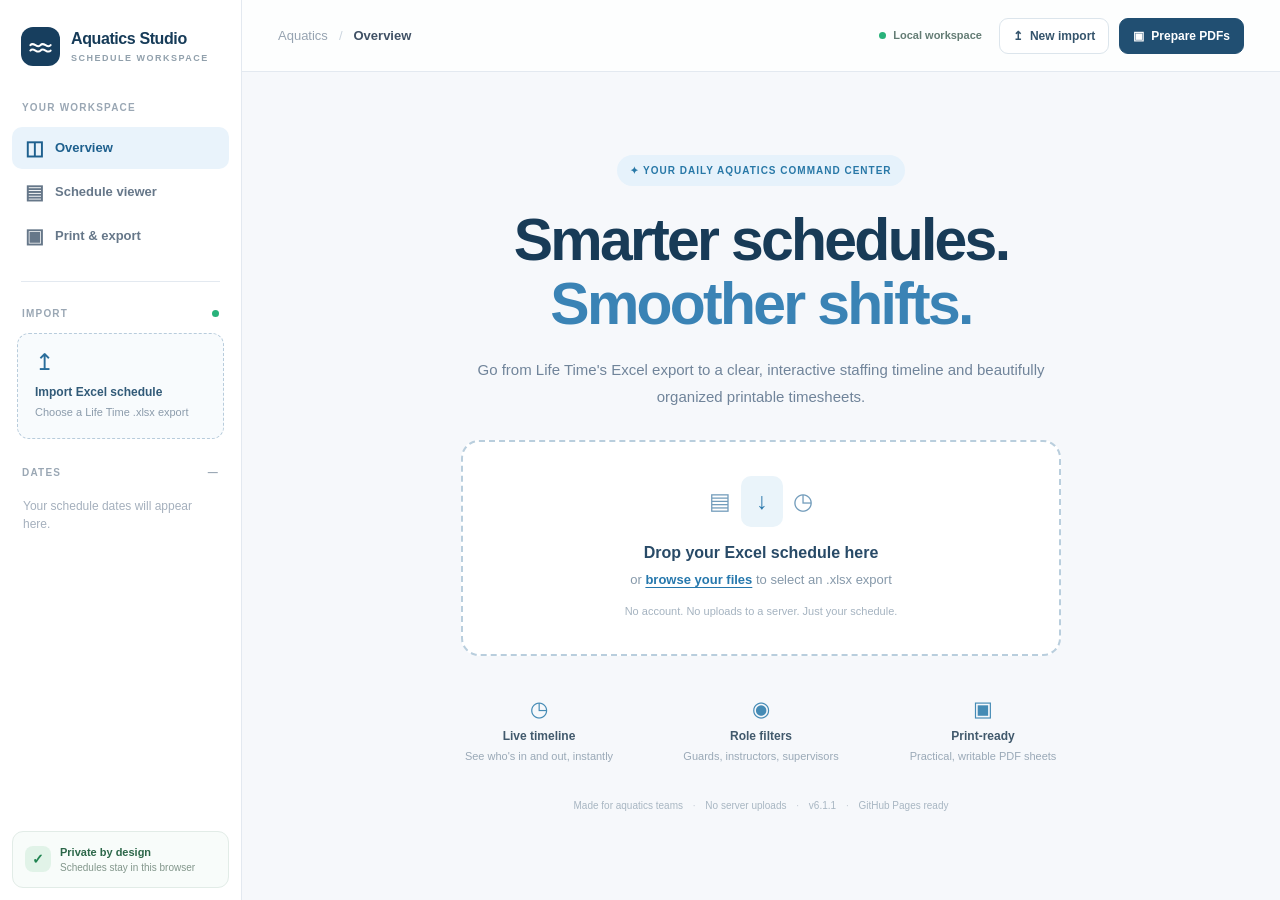
==== commit 484cefb7: "Add files via upload" ====
--- a/index.html
+++ b/index.html
@@ -13,69 +13,22 @@
 @media(max-width:900px){.sidebar{width:190px}.brand{padding:19px 12px 25px}.brand strong{font-size:14px}.brand small{font-size:8px}.topbar{height:63px}.overview-grid{grid-template-columns:1fr}.kpi-grid{grid-template-columns:repeat(2,1fr)}.print-layout{grid-template-columns:1fr}.paper-preview{min-height:280px}.sidebar-bottom{padding:8px}.sidebar-bottom small{display:none}}
 @media(max-width:650px){.sidebar{position:fixed;left:-255px;width:240px;top:0;bottom:0;transition:left .2s;box-shadow:8px 0 30px #19395210}.sidebar.mobile-open{left:0}.menu-btn{display:grid}.topbar{padding:0 14px;gap:5px}.top-actions{gap:5px}.top-actions .local-badge{display:none}.top-actions .btn span{display:none}.main-inner{padding:22px 13px}.welcome-view{margin-top:32px}.feature-strip{gap:10px}.feature-strip small{font-size:9px}.page-heading{align-items:flex-start;flex-direction:column}.page-heading h1{font-size:26px}.role-bar{padding:16px}.role-bar-top{align-items:flex-start}.role-filters{gap:7px}.role-checkbox{font-size:11px;padding:7px}.kpi-grid{gap:9px}.metric-label{font-size:10px}.metric-number{font-size:24px}.inspector-panel,.snapshot-panel,.today-panel,.schedule-panel,.settings-panel,.print-preview-panel,.batch-panel,.output-panel{padding:15px}.panel-head{gap:10px}.schedule-head{align-items:flex-start;flex-direction:column}.schedule-toolbar{width:100%;justify-content:space-between}.schedule-subbar{flex-direction:column;align-items:flex-start}.search-wrap{width:100%;max-width:100%}.batch-days{grid-template-columns:repeat(2,minmax(0,1fr))}.modal-actions{flex-wrap:wrap}.output-row{align-items:flex-start;flex-direction:column}.feature-strip strong{font-size:10px}}
 
+/* v6.1 coverage snapshot: one stacked column per hour, open capacity on top */
+.coverage-bars{width:58%;max-width:29px;height:100%;display:flex;flex-direction:column-reverse;justify-content:flex-start;align-items:stretch;gap:0}
+.coverage-segment{width:100%;min-height:0;flex:none}
+.coverage-segment.guard{background:#4a91bf}
+.coverage-segment.instructor{background:#25a79b}
+.coverage-segment.supervisor{background:#977bc0}
+.coverage-segment.open{background:#e9b664}
+.coverage-segment:last-child{border-radius:3px 3px 0 0}
+.legend-square.guard{background:#4a91bf}
+.legend-square.instructor{background:#25a79b}
+.legend-square.supervisor{background:#977bc0}
+.legend-square.open{background:#e9b664}
+.mini-legend{flex-wrap:wrap;gap:10px 15px}
+
 </style>
-
-</head>
-<body>
-<div class="app-shell">
-  <aside class="sidebar" id="sidebar">
-    <div class="brand"><div class="brand-icon" aria-hidden="true"><svg viewBox="0 0 40 40" fill="none"><path d="M5 18c5-6 10 6 15 0s10 6 15 0M5 26c5-6 10 6 15 0s10 6 15 0" stroke="currentColor" stroke-width="3" stroke-linecap="round"/></svg></div><div><strong>Aquatics Studio</strong><small>SCHEDULE WORKSPACE</small></div></div>
-    <div class="side-scroll">
-      <div class="side-label">YOUR WORKSPACE</div>
-      <button class="side-link selected" data-nav="overview" type="button"><span class="nav-glyph">◫</span> Overview</button>
-      <button class="side-link" data-nav="schedule" type="button"><span class="nav-glyph">▤</span> Schedule viewer</button>
-      <button class="side-link" data-nav="print" type="button"><span class="nav-glyph">▣</span> Print & export</button>
-      <div class="side-divider"></div>
-      <div class="side-label side-label-row"><span>IMPORT</span><span class="tiny-dot" aria-hidden="true"></span></div>
-      <input type="file" id="fileInput" accept=".xlsx,application/vnd.openxmlformats-officedocument.spreadsheetml.sheet" hidden>
-      <button class="import-tile" type="button" id="importSide"><span class="tile-icon">↥</span><strong id="importTileTitle">Import Excel schedule</strong><small id="importTileInfo">Choose a Life Time .xlsx export</small></button>
-      <div class="side-label side-label-row date-label"><span>DATES</span><span id="dayCount">—</span></div>
-      <div id="dateList" class="date-list"><span class="side-empty">Your schedule dates will appear here.</span></div>
-    </div>
-    <div class="sidebar-bottom"><div class="privacy-icon">✓</div><div><strong>Private by design</strong><small>Schedules stay in this browser</small></div></div>
-  </aside>
-
-  <main class="main">
-    <header class="topbar">
-      <div class="breadcrumb"><button id="mobileMenu" class="icon-btn menu-btn" type="button" aria-label="Toggle menu">☰</button><span>Aquatics</span><span class="slash">/</span><strong id="breadcrumbLabel">Overview</strong></div>
-      <div class="top-actions"><span class="local-badge"><span class="green-dot"></span> Local workspace</span><button class="btn btn-light btn-sm" type="button" id="uploadTop">↥ <span>New import</span></button><button class="btn btn-primary btn-sm" type="button" id="printTop">▣ <span>Prepare PDFs</span></button></div>
-    </header>
-
-    <div class="main-inner" id="mainInner">
-      <div id="welcome" class="welcome-view">
-        <div class="welcome-badge">✦ YOUR DAILY AQUATICS COMMAND CENTER</div>
-        <h1>Smarter schedules.<br><span>Smoother shifts.</span></h1>
-        <p>Go from Life Time's Excel export to a clear, interactive staffing timeline and beautifully organized printable timesheets.</p>
-        <div id="dropZone" class="upload-area" tabindex="0" role="button" aria-label="Choose an Excel schedule">
-          <div class="upload-illustration"><span>▤</span><span>↓</span><span>◷</span></div>
-          <strong>Drop your Excel schedule here</strong><span>or <u>browse your files</u> to select an .xlsx export</span>
-          <small>No account. No uploads to a server. Just your schedule.</small>
-        </div>
-        <div class="feature-strip"><div><span class="feature-icon">◷</span><strong>Live timeline</strong><small>See who's in and out, instantly</small></div><div><span class="feature-icon">◉</span><strong>Role filters</strong><small>Guards, instructors, supervisors</small></div><div><span class="feature-icon">▣</span><strong>Print-ready</strong><small>Practical, writable PDF sheets</small></div></div>
-      </div>
-
-      <section id="workspace" class="workspace hidden">
-        <div class="page-heading"><div><div class="eyebrow" id="pageEyebrow">YOUR DAILY OVERVIEW</div><h1 id="pageTitle">Daily overview</h1><p id="pageSubtitle">Explore your shifts at a glance.</p></div><div class="heading-controls"><button type="button" id="prevDay" class="icon-btn" aria-label="Previous day">‹</button><select id="daySelect" aria-label="Select schedule date"></select><button type="button" id="nextDay" class="icon-btn" aria-label="Next day">›</button></div></div>
-        <div id="notice" role="status" aria-live="polite" class="notice hidden"></div>
-        <section class="role-bar panel"><div class="role-bar-top"><div><strong>Show on schedule</strong><span>Toggle roles without changing the imported file.</span></div><button class="text-btn" id="roleAll" type="button">Show all roles</button></div><div class="role-filters"><label class="role-checkbox guard"><input type="checkbox" id="roleGuard" checked><span class="role-marker"></span> Lifeguards <span class="role-count" id="countGuard">0</span></label><label class="role-checkbox instructor"><input type="checkbox" id="roleInstructor"><span class="role-marker"></span> Swim instructors <span class="role-count" id="countInstructor">0</span></label><label class="role-checkbox supervisor"><input type="checkbox" id="roleSupervisor"><span class="role-marker"></span> Supervisors <span class="role-count" id="countSupervisor">0</span></label><label class="role-checkbox open"><input type="checkbox" id="showOpen" checked><span class="role-marker"></span> Open shifts</label></div></section>
-
-        <div id="overviewPanel" class="tab-panel">
-          <div class="kpi-grid"><div class="metric panel"><div class="metric-label">Selected shift entries <span>↗</span></div><div class="metric-number" id="metricShifts">0</div><div class="metric-foot">Across visible roles</div></div><div class="metric panel"><div class="metric-label">On duty at selected time <span>◷</span></div><div class="metric-number" id="metricOnDuty">0</div><div class="metric-foot" id="onDutyTime">At 12:00 PM</div></div><div class="metric panel"><div class="metric-label">Open shifts <span>◈</span></div><div class="metric-number" id="metricOpen">0</div><div class="metric-foot">Not counted as staffed</div></div><div class="metric panel"><div class="metric-label">Peak filled coverage <span>▥</span></div><div class="metric-number" id="metricPeak">0</div><div class="metric-foot" id="peakTime">On selected day</div></div></div>
-          <div class="overview-grid"><section class="panel inspector-panel"><div class="panel-head"><div><h2>Time explorer</h2><p>Move through the day to see who's scheduled.</p></div><span class="small-pill">LIVE VIEW</span></div><div class="inspector-clock"><strong id="exploreTime">12:00 PM</strong><span id="exploreCount">0 people on duty</span></div><input type="range" id="timeSlider" min="360" max="1320" step="5" value="720" aria-label="Time of day"><div class="time-range-labels"><span id="timeStartLabel">6:00 AM</span><span id="timeMidLabel">2:00 PM</span><span id="timeEndLabel">10:00 PM</span></div><div class="inspector-section-label">WORKING AT THIS TIME</div><div id="onDutyList" class="on-duty-list"></div></section><section class="panel snapshot-panel"><div class="panel-head"><div><h2>Coverage snapshot</h2><p>Filled shifts vs. open assignments, hour by hour.</p></div></div><div class="mini-legend"><span><i class="legend-square filled"></i> Filled</span><span><i class="legend-square unfilled"></i> Open</span></div><div id="coverageChart" class="coverage-chart"></div><div class="snapshot-foot">Coverage reflects scheduled employees, not clock-ins or breaks.</div></section></div>
-          <section class="panel today-panel"><div class="panel-head"><div><h2>Today's team</h2><p>Role-separated people and shift windows.</p></div><button type="button" class="btn btn-light btn-sm" id="openSchedule">Open schedule viewer →</button></div><div id="teamPreview"></div></section>
-        </div>
-
-        <div id="schedulePanel" class="tab-panel hidden"><section class="panel schedule-panel"><div class="panel-head schedule-head"><div><h2>Team schedule</h2><p>One shared time scale, organized by role.</p></div><div class="schedule-toolbar"><div class="segmented" role="group" aria-label="Schedule view"><button class="active" type="button" data-view="timeline">▤ Timeline</button><button type="button" data-view="table">≡ Table</button></div><button id="addShift" class="btn btn-primary btn-sm" type="button">+ Add shift</button></div></div><div class="schedule-subbar"><span id="scheduleInfo">Click any shift to inspect or edit it.</span><label class="search-wrap"><span>⌕</span><input id="searchPeople" type="search" placeholder="Find an employee..." aria-label="Find an employee"></label></div><div id="timelineView" class="timeline-wrap"><div id="timelineGrid"></div></div><div id="tableView" class="hidden"><div id="scheduleTable"></div></div><div class="schedule-footer"><span>Changes are local to this page and appear in your generated PDFs.</span><button id="resetDay" class="text-btn" type="button">Restore imported day</button></div></section></div>
-
-        <div id="printPanel" class="tab-panel hidden"><div class="print-layout"><section class="panel settings-panel"><div class="panel-head"><div><h2>Print settings</h2><p>Make the packet work for your pool deck.</p></div></div><div class="setting-group"><label for="printStart">Rotation grid starts</label><select id="printStart"></select></div><div class="setting-group"><label for="printEnd">Rotation grid ends</label><select id="printEnd"></select></div><div class="setting-group"><label for="printInterval">Time columns</label><select id="printInterval"><option value="20">Every 20 minutes</option><option value="30">Every 30 minutes</option><option value="15">Every 15 minutes</option></select></div><div class="setting-group"><label for="printNotes">Supervisor notes <small>(optional)</small></label><textarea id="printNotes" rows="3" maxlength="220" placeholder="e.g. Lap pool closes early at 7 PM"></textarea></div><div class="print-hint"><span>ⓘ</span><div>Print includes your currently enabled roles. Lifeguards get the writable rotation grid when selected; otherwise the first selected role gets the grid. Other roles have separate roster sections in the same packet. The reference page includes everyone.</div></div><button id="generateCurrent" class="btn btn-primary btn-full" type="button">▣ Generate this day's PDF</button></section><section class="panel print-preview-panel"><div class="panel-head"><div><h2>Packet preview</h2><p>Landscape · US Letter · print double-sided</p></div><span class="small-pill">PDF</span></div><div class="paper-preview"><div class="paper"><div class="paper-top"><strong>AQUATICS ROTATION SHEET</strong><span id="previewDate"></span></div><div class="fake-header"></div><div id="fakeRows" class="fake-rows"></div><div class="paper-bottom"><div class="fake-summary"></div><div class="fake-summary short"></div></div></div></div><div class="preview-footer"><span>Front: rotation grid & team roster<br>Back: shift details & visual timeline</span><span class="print-pagecount">2 pages</span></div></section></div><section class="panel batch-panel"><div class="panel-head"><div><h2>Batch export</h2><p>Generate packets for multiple days at once using these settings and role filters.</p></div><div class="actions-inline"><button type="button" class="btn btn-light btn-sm" id="batchAll">Select all</button><button type="button" class="btn btn-light btn-sm" id="batchNone">Clear</button></div></div><div class="batch-days" id="batchDays"></div><div class="batch-bottom"><span id="batchHint">0 days selected</span><button type="button" class="btn btn-primary" id="generateBatch">Generate selected PDFs</button></div></section><section class="panel output-panel hidden" id="outputPanel"><div class="panel-head"><div><h2>Your PDF files</h2><p>Ready to open, download, or save.</p></div><div class="actions-inline"><button type="button" class="btn btn-light btn-sm hidden" id="saveFolder">Save to folder</button><button type="button" class="btn btn-light btn-sm" id="downloadAll">Download all</button></div></div><div id="outputRows"></div><div id="resultMessage" class="notice hidden"></div></section></div>
-      </section>
-      <footer>Made for aquatics teams <span>·</span> No server uploads <span>·</span> v6.0 <span>·</span> GitHub Pages ready</footer>
-    </div>
-  </main>
-</div>
-<div id="toast" role="status" aria-live="polite" class="toast hidden"></div>
-<div id="modalBackdrop" class="modal-backdrop hidden"><div class="editor-modal" role="dialog" aria-modal="true" aria-labelledby="modalTitle"><div class="modal-top"><div><div class="eyebrow">SCHEDULE EDITOR</div><h2 id="modalTitle">Edit shift</h2></div><button id="closeModal" type="button" class="icon-btn" aria-label="Close editor">×</button></div><form id="shiftForm"><div class="form-field"><label for="editName">Employee name</label><input id="editName" required maxlength="90" autocomplete="off" placeholder="Employee name"></div><div class="form-field"><label for="editRole">Position</label><select id="editRole"><option value="guard">Lifeguard</option><option value="instructor">Swim instructor</option><option value="supervisor">Supervisor</option></select></div><div class="form-duo"><div class="form-field"><label for="editStart">Time in</label><input id="editStart" type="time" required></div><div class="form-field"><label for="editEnd">Time out</label><input id="editEnd" type="time" required></div></div><label class="form-checkbox"><input id="editOpen" type="checkbox"> Mark as an open shift</label><div class="modal-actions"><button id="deleteShift" class="btn btn-danger" type="button">Delete shift</button><div class="actions-inline"><button id="cancelEdit" type="button" class="btn btn-light">Cancel</button><button type="submit" class="btn btn-primary">Save changes</button></div></div></form></div></div>
-<script>
+  <script>
 /* Aquatics Studio v6 — completely client-side Excel reader and PDF writer.
    No libraries, accounts, network requests, or backend required. */
 (()=>{
@@ -132,7 +85,7 @@
 })();
 
 </script>
-<script>
+  <script>
 /* Aquatics Studio v6 — interactive UI. Static GitHub Pages compatible. */
 (()=>{
 'use strict';
@@ -160,7 +113,37 @@
 function roleLabel(role){return core.ROLES[role].label;}
 function renderExplorer(){const shifts=filtered(),available=shifts.filter(s=>s.start<=state.minute&&state.minute<s.end),filled=new Map(),open=[];for(const s of available){if(s.open)open.push(s);else filled.set(s.name.toLowerCase()||'unnamed:'+s.id,s);}const people=[...filled.values(),...open].sort((a,b)=>a.role.localeCompare(b.role)||a.name.localeCompare(b.name));$('exploreTime').textContent=human(state.minute);$('exploreCount').textContent=`${filled.size} on duty${open.length?' · '+open.length+' open':''}`;$('onDutyList').innerHTML=people.length?people.map(s=>`<div class="duty-person"><div class="duty-name"><span class="dot-role ${s.open?'':s.role}"></span><span>${escapeHtml(s.name||'Open shift')}${s.open?' <span class="open-label">(OPEN)</span>':''}</span></div><span class="duty-end">${s.open?'Unfilled':`Until ${human(s.end)}`}</span></div>`).join(''):'<div class="empty-note">No selected roles are scheduled at this time.</div>';
  const starts=shifts.length?Math.min(...shifts.map(s=>s.start)):360,ends=shifts.length?Math.max(...shifts.map(s=>s.end)):1320;const min=Math.max(0,Math.floor(starts/60)*60),max=Math.min(1435,Math.max(min+60,Math.ceil(ends/60)*60));$('timeSlider').min=String(min);$('timeSlider').max=String(max);if(state.minute<min||state.minute>max)state.minute=Math.max(min,Math.min(max,state.minute));$('timeSlider').value=String(state.minute);$('timeStartLabel').textContent=human(min);$('timeMidLabel').textContent=human(Math.round((min+max)/2/5)*5);$('timeEndLabel').textContent=human(max);}
-function renderCoverage(){const shifts=filtered();const start=shifts.length?Math.floor(Math.min(...shifts.map(s=>s.start))/60)*60:360,end=shifts.length?Math.ceil(Math.max(...shifts.map(s=>s.end))/60)*60:1320;const times=[];for(let t=start;t<end;t+=60)times.push(t);const data=times.map(t=>({t,...core.coverageAt(shifts,t)})),max=Math.max(1,...data.map(x=>x.filled+x.open));$('coverageChart').innerHTML=data.length?data.map((x,i)=>`<div class="coverage-col" title="${human(x.t)}: ${x.filled} filled, ${x.open} open"><div class="coverage-bars"><div class="coverage-filled" style="height:${x.filled/max*100}%"></div><div class="coverage-open" style="height:${x.open/max*100}%"></div></div>${i%2===0||data.length<8?`<span class="coverage-hour">${x.t/60%12||12}${x.t>=720?'p':'a'}</span>`:''}</div>`).join(''):'<div class="empty-note">Select a role to see coverage.</div>';}
+function renderCoverage(){
+ const shifts=filtered();
+ const chart=$('coverageChart');
+ if(!shifts.length){chart.innerHTML='<div class="empty-note">Select a role to see coverage.</div>';return;}
+ const start=Math.floor(Math.min(...shifts.map(s=>s.start))/60)*60;
+ const end=Math.ceil(Math.max(...shifts.map(s=>s.end))/60)*60;
+ const times=[];for(let t=start;t<end;t+=60)times.push(t);
+ const data=times.map(t=>{
+  const active=shifts.filter(s=>s.start<=t&&t<s.end);
+  const counts={guard:0,instructor:0,supervisor:0,open:0};
+  for(const role of ['guard','instructor','supervisor']){
+   const names=new Set();
+   for(const shift of active){
+    if(shift.role!==role)continue;
+    if(shift.open){counts.open++;continue;}
+    names.add((shift.name||'').trim().toLowerCase()||'unnamed:'+shift.id);
+   }
+   counts[role]=names.size;
+  }
+  return{t,...counts};
+ });
+ const max=Math.max(1,...data.map(x=>x.guard+x.instructor+x.supervisor+x.open));
+ chart.innerHTML=data.map((x,i)=>{
+  const total=x.guard+x.instructor+x.supervisor+x.open;
+  const tip=`${human(x.t)}: ${x.guard} lifeguards, ${x.instructor} instructors, ${x.supervisor} supervisors, ${x.open} open`;
+  const segments=[['guard',x.guard],['instructor',x.instructor],['supervisor',x.supervisor],['open',x.open]]
+   .filter(([,count])=>count>0).map(([role,count])=>`<div class="coverage-segment ${role}" style="height:${count/max*100}%" aria-hidden="true"></div>`).join('');
+  return `<div class="coverage-col" title="${escapeHtml(tip)}" aria-label="${escapeHtml(tip)}"><div class="coverage-bars">${segments}</div>${i%2===0||data.length<8?`<span class="coverage-hour">${x.t/60%12||12}${x.t>=720?'p':'a'}</span>`:''}</div>`;
+ }).join('');
+}
+
 function groupByRole(shifts){return ['guard','instructor','supervisor'].filter(r=>state.roles.includes(r)).map(role=>({role,rows:core.groupRows(shifts,role)}));}
 function renderTeamPreview(){const groups=groupByRole(filtered());$('teamPreview').innerHTML=groups.length?groups.map(g=>`<div class="team-role ${g.role}"><div class="team-role-top"><span class="team-title"><i></i>${escapeHtml(roleLabel(g.role).toUpperCase())}</span><span>${g.rows.length} entries</span></div>${g.rows.length?g.rows.slice(0,9).map(row=>`<div class="team-person"><strong>${escapeHtml(row.name||'Open shift')}${row.open?' <span class="open-label">(OPEN)</span>':''}</strong><small>${row.sources.map(s=>human(s.start)+'–'+human(s.end)).join(', ')}</small></div>`).join('')+(g.rows.length>9?`<div class="empty-note">+ ${g.rows.length-9} more in schedule viewer</div>`:''):'<div class="empty-note">No shifts for this role on this date.</div>'}</div>`).join(''):'<div class="empty-note">Enable a role to display team members.</div>';}
 function renderAll(){if(!state.schedule)return;updateRoleWidgets();renderExplorer();renderKPIs();renderCoverage();renderTeamPreview();if(state.view==='schedule')renderSchedule();if(state.view==='print')renderPrintPanel();}
@@ -184,9 +167,75 @@
 async function downloadAll(){for(const g of state.generated){triggerDownload(g);if(state.generated.length>1)await new Promise(r=>setTimeout(r,250));}toast('Downloads started. Your browser may ask to allow multiple downloads.');}
 async function saveFolder(){try{const dir=await window.showDirectoryPicker({mode:'readwrite'});for(const g of state.generated){const fh=await dir.getFileHandle(g.name,{create:true}),w=await fh.createWritable();await w.write(g.blob);await w.close();}toast(`Saved ${state.generated.length} PDF file(s) to your folder.`);}catch(e){if(e.name!=='AbortError')toast(e.message||String(e),true);}}
 function attach(){initPrintOptions();if('showDirectoryPicker' in window&&window.isSecureContext)$('saveFolder').classList.remove('hidden');$('importSide').onclick=useFileChooser;$('uploadTop').onclick=useFileChooser;$('dropZone').onclick=useFileChooser;$('dropZone').onkeydown=e=>{if(e.key==='Enter'||e.key===' '){e.preventDefault();useFileChooser();}};$('fileInput').addEventListener('change',e=>importFile(e.target.files[0]));const drop=$('dropZone');for(const evt of ['dragenter','dragover'])drop.addEventListener(evt,e=>{e.preventDefault();drop.classList.add('drag');});for(const evt of ['dragleave','drop'])drop.addEventListener(evt,e=>{e.preventDefault();drop.classList.remove('drag');});drop.addEventListener('drop',e=>importFile(e.dataTransfer.files[0]));document.querySelectorAll('[data-nav]').forEach(b=>b.onclick=()=>setView(b.dataset.nav));$('mobileMenu').onclick=()=>$('sidebar').classList.toggle('mobile-open');$('printTop').onclick=()=>{if(!state.schedule){useFileChooser();return;}setView('print');};$('openSchedule').onclick=()=>setView('schedule');$('daySelect').onchange=e=>selectDay(Number(e.target.value));$('prevDay').onclick=()=>selectDay(state.day-1);$('nextDay').onclick=()=>selectDay(state.day+1);for(const r of Object.keys(core.ROLES))$('role'+r[0].toUpperCase()+r.slice(1)).onchange=changeRoles;$('roleAll').onclick=()=>{state.roles=['guard','instructor','supervisor'];saveRoles();renderAll();};$('showOpen').onchange=e=>{state.showOpen=e.target.checked;renderAll();};$('timeSlider').oninput=e=>{state.minute=Number(e.target.value);renderKPIs();renderExplorer();if(state.view==='schedule')renderSchedule();};document.querySelectorAll('[data-view]').forEach(b=>b.onclick=()=>{state.scheduleView=b.dataset.view;renderSchedule();});$('searchPeople').oninput=e=>{state.search=e.target.value.trim().toLowerCase();renderSchedule();};$('addShift').onclick=()=>openEditor();for(const id of ['timelineGrid','scheduleTable'])$(id).addEventListener('click',e=>{const b=e.target.closest('[data-edit]');if(b)openEditor(Number(b.dataset.edit));});$('resetDay').onclick=resetDay;$('closeModal').onclick=closeEditor;$('cancelEdit').onclick=closeEditor;$('modalBackdrop').onclick=e=>{if(e.target===$('modalBackdrop'))closeEditor();};document.addEventListener('keydown',e=>{if(e.key==='Escape')closeEditor();});$('shiftForm').onsubmit=e=>{e.preventDefault();saveEdit();};$('deleteShift').onclick=deleteEdit;$('generateCurrent').onclick=()=>generate([state.day]);$('generateBatch').onclick=()=>generate([...state.batch].sort((a,b)=>a-b));$('batchAll').onclick=()=>{state.schedule.days.forEach((_,i)=>state.batch.add(i));renderBatch();};$('batchNone').onclick=()=>{state.batch.clear();renderBatch();};$('batchDays').onchange=e=>{if(!e.target.matches('input[data-batch]'))return;const i=Number(e.target.dataset.batch);e.target.checked?state.batch.add(i):state.batch.delete(i);$('batchHint').textContent=`${state.batch.size} of ${state.schedule.days.length} days selected`;$('generateBatch').disabled=state.batch.size===0;};$('downloadAll').onclick=downloadAll;$('saveFolder').onclick=saveFolder;}
-attach();
+// Bind controls only once the document has been parsed. This also supports
+// the standalone index.html, whose scripts are placed in <head>.
+if (document.readyState === 'loading') {
+  document.addEventListener('DOMContentLoaded', attach, { once: true });
+} else {
+  attach();
+}
 })();
 
 </script>
+</head>
+<body>
+<div class="app-shell">
+  <aside class="sidebar" id="sidebar">
+    <div class="brand"><div class="brand-icon" aria-hidden="true"><svg viewBox="0 0 40 40" fill="none"><path d="M5 18c5-6 10 6 15 0s10 6 15 0M5 26c5-6 10 6 15 0s10 6 15 0" stroke="currentColor" stroke-width="3" stroke-linecap="round"/></svg></div><div><strong>Aquatics Studio</strong><small>SCHEDULE WORKSPACE</small></div></div>
+    <div class="side-scroll">
+      <div class="side-label">YOUR WORKSPACE</div>
+      <button class="side-link selected" data-nav="overview" type="button"><span class="nav-glyph">◫</span> Overview</button>
+      <button class="side-link" data-nav="schedule" type="button"><span class="nav-glyph">▤</span> Schedule viewer</button>
+      <button class="side-link" data-nav="print" type="button"><span class="nav-glyph">▣</span> Print & export</button>
+      <div class="side-divider"></div>
+      <div class="side-label side-label-row"><span>IMPORT</span><span class="tiny-dot" aria-hidden="true"></span></div>
+      <input type="file" id="fileInput" accept=".xlsx,application/vnd.openxmlformats-officedocument.spreadsheetml.sheet" hidden>
+      <button class="import-tile" type="button" id="importSide"><span class="tile-icon">↥</span><strong id="importTileTitle">Import Excel schedule</strong><small id="importTileInfo">Choose a Life Time .xlsx export</small></button>
+      <div class="side-label side-label-row date-label"><span>DATES</span><span id="dayCount">—</span></div>
+      <div id="dateList" class="date-list"><span class="side-empty">Your schedule dates will appear here.</span></div>
+    </div>
+    <div class="sidebar-bottom"><div class="privacy-icon">✓</div><div><strong>Private by design</strong><small>Schedules stay in this browser</small></div></div>
+  </aside>
+
+  <main class="main">
+    <header class="topbar">
+      <div class="breadcrumb"><button id="mobileMenu" class="icon-btn menu-btn" type="button" aria-label="Toggle menu">☰</button><span>Aquatics</span><span class="slash">/</span><strong id="breadcrumbLabel">Overview</strong></div>
+      <div class="top-actions"><span class="local-badge"><span class="green-dot"></span> Local workspace</span><button class="btn btn-light btn-sm" type="button" id="uploadTop">↥ <span>New import</span></button><button class="btn btn-primary btn-sm" type="button" id="printTop">▣ <span>Prepare PDFs</span></button></div>
+    </header>
+
+    <div class="main-inner" id="mainInner">
+      <div id="welcome" class="welcome-view">
+        <div class="welcome-badge">✦ YOUR DAILY AQUATICS COMMAND CENTER</div>
+        <h1>Smarter schedules.<br><span>Smoother shifts.</span></h1>
+        <p>Go from Life Time's Excel export to a clear, interactive staffing timeline and beautifully organized printable timesheets.</p>
+        <div id="dropZone" class="upload-area" tabindex="0" role="button" aria-label="Choose an Excel schedule">
+          <div class="upload-illustration"><span>▤</span><span>↓</span><span>◷</span></div>
+          <strong>Drop your Excel schedule here</strong><span>or <u>browse your files</u> to select an .xlsx export</span>
+          <small>No account. No uploads to a server. Just your schedule.</small>
+        </div>
+        <div class="feature-strip"><div><span class="feature-icon">◷</span><strong>Live timeline</strong><small>See who's in and out, instantly</small></div><div><span class="feature-icon">◉</span><strong>Role filters</strong><small>Guards, instructors, supervisors</small></div><div><span class="feature-icon">▣</span><strong>Print-ready</strong><small>Practical, writable PDF sheets</small></div></div>
+      </div>
+
+      <section id="workspace" class="workspace hidden">
+        <div class="page-heading"><div><div class="eyebrow" id="pageEyebrow">YOUR DAILY OVERVIEW</div><h1 id="pageTitle">Daily overview</h1><p id="pageSubtitle">Explore your shifts at a glance.</p></div><div class="heading-controls"><button type="button" id="prevDay" class="icon-btn" aria-label="Previous day">‹</button><select id="daySelect" aria-label="Select schedule date"></select><button type="button" id="nextDay" class="icon-btn" aria-label="Next day">›</button></div></div>
+        <div id="notice" role="status" aria-live="polite" class="notice hidden"></div>
+        <section class="role-bar panel"><div class="role-bar-top"><div><strong>Show on schedule</strong><span>Toggle roles without changing the imported file.</span></div><button class="text-btn" id="roleAll" type="button">Show all roles</button></div><div class="role-filters"><label class="role-checkbox guard"><input type="checkbox" id="roleGuard" checked><span class="role-marker"></span> Lifeguards <span class="role-count" id="countGuard">0</span></label><label class="role-checkbox instructor"><input type="checkbox" id="roleInstructor"><span class="role-marker"></span> Swim instructors <span class="role-count" id="countInstructor">0</span></label><label class="role-checkbox supervisor"><input type="checkbox" id="roleSupervisor"><span class="role-marker"></span> Supervisors <span class="role-count" id="countSupervisor">0</span></label><label class="role-checkbox open"><input type="checkbox" id="showOpen" checked><span class="role-marker"></span> Open shifts</label></div></section>
+
+        <div id="overviewPanel" class="tab-panel">
+          <div class="kpi-grid"><div class="metric panel"><div class="metric-label">Selected shift entries <span>↗</span></div><div class="metric-number" id="metricShifts">0</div><div class="metric-foot">Across visible roles</div></div><div class="metric panel"><div class="metric-label">On duty at selected time <span>◷</span></div><div class="metric-number" id="metricOnDuty">0</div><div class="metric-foot" id="onDutyTime">At 12:00 PM</div></div><div class="metric panel"><div class="metric-label">Open shifts <span>◈</span></div><div class="metric-number" id="metricOpen">0</div><div class="metric-foot">Not counted as staffed</div></div><div class="metric panel"><div class="metric-label">Peak filled coverage <span>▥</span></div><div class="metric-number" id="metricPeak">0</div><div class="metric-foot" id="peakTime">On selected day</div></div></div>
+          <div class="overview-grid"><section class="panel inspector-panel"><div class="panel-head"><div><h2>Time explorer</h2><p>Move through the day to see who's scheduled.</p></div><span class="small-pill">LIVE VIEW</span></div><div class="inspector-clock"><strong id="exploreTime">12:00 PM</strong><span id="exploreCount">0 people on duty</span></div><input type="range" id="timeSlider" min="360" max="1320" step="5" value="720" aria-label="Time of day"><div class="time-range-labels"><span id="timeStartLabel">6:00 AM</span><span id="timeMidLabel">2:00 PM</span><span id="timeEndLabel">10:00 PM</span></div><div class="inspector-section-label">WORKING AT THIS TIME</div><div id="onDutyList" class="on-duty-list"></div></section><section class="panel snapshot-panel"><div class="panel-head"><div><h2>Coverage snapshot</h2><p>Scheduled coverage by role, hour by hour.</p></div></div><div class="mini-legend"><span><i class="legend-square guard"></i> Lifeguards</span><span><i class="legend-square instructor"></i> Instructors</span><span><i class="legend-square supervisor"></i> Supervisors</span><span><i class="legend-square open"></i> Open</span></div><div id="coverageChart" class="coverage-chart"></div><div class="snapshot-foot">Coverage reflects scheduled employees, not clock-ins or breaks.</div></section></div>
+          <section class="panel today-panel"><div class="panel-head"><div><h2>Today's team</h2><p>Role-separated people and shift windows.</p></div><button type="button" class="btn btn-light btn-sm" id="openSchedule">Open schedule viewer →</button></div><div id="teamPreview"></div></section>
+        </div>
+
+        <div id="schedulePanel" class="tab-panel hidden"><section class="panel schedule-panel"><div class="panel-head schedule-head"><div><h2>Team schedule</h2><p>One shared time scale, organized by role.</p></div><div class="schedule-toolbar"><div class="segmented" role="group" aria-label="Schedule view"><button class="active" type="button" data-view="timeline">▤ Timeline</button><button type="button" data-view="table">≡ Table</button></div><button id="addShift" class="btn btn-primary btn-sm" type="button">+ Add shift</button></div></div><div class="schedule-subbar"><span id="scheduleInfo">Click any shift to inspect or edit it.</span><label class="search-wrap"><span>⌕</span><input id="searchPeople" type="search" placeholder="Find an employee..." aria-label="Find an employee"></label></div><div id="timelineView" class="timeline-wrap"><div id="timelineGrid"></div></div><div id="tableView" class="hidden"><div id="scheduleTable"></div></div><div class="schedule-footer"><span>Changes are local to this page and appear in your generated PDFs.</span><button id="resetDay" class="text-btn" type="button">Restore imported day</button></div></section></div>
+
+        <div id="printPanel" class="tab-panel hidden"><div class="print-layout"><section class="panel settings-panel"><div class="panel-head"><div><h2>Print settings</h2><p>Make the packet work for your pool deck.</p></div></div><div class="setting-group"><label for="printStart">Rotation grid starts</label><select id="printStart"></select></div><div class="setting-group"><label for="printEnd">Rotation grid ends</label><select id="printEnd"></select></div><div class="setting-group"><label for="printInterval">Time columns</label><select id="printInterval"><option value="20">Every 20 minutes</option><option value="30">Every 30 minutes</option><option value="15">Every 15 minutes</option></select></div><div class="setting-group"><label for="printNotes">Supervisor notes <small>(optional)</small></label><textarea id="printNotes" rows="3" maxlength="220" placeholder="e.g. Lap pool closes early at 7 PM"></textarea></div><div class="print-hint"><span>ⓘ</span><div>Print includes your currently enabled roles. Lifeguards get the writable rotation grid when selected; otherwise the first selected role gets the grid. Other roles have separate roster sections in the same packet. The reference page includes everyone.</div></div><button id="generateCurrent" class="btn btn-primary btn-full" type="button">▣ Generate this day's PDF</button></section><section class="panel print-preview-panel"><div class="panel-head"><div><h2>Packet preview</h2><p>Landscape · US Letter · print double-sided</p></div><span class="small-pill">PDF</span></div><div class="paper-preview"><div class="paper"><div class="paper-top"><strong>AQUATICS ROTATION SHEET</strong><span id="previewDate"></span></div><div class="fake-header"></div><div id="fakeRows" class="fake-rows"></div><div class="paper-bottom"><div class="fake-summary"></div><div class="fake-summary short"></div></div></div></div><div class="preview-footer"><span>Front: rotation grid & team roster<br>Back: shift details & visual timeline</span><span class="print-pagecount">2 pages</span></div></section></div><section class="panel batch-panel"><div class="panel-head"><div><h2>Batch export</h2><p>Generate packets for multiple days at once using these settings and role filters.</p></div><div class="actions-inline"><button type="button" class="btn btn-light btn-sm" id="batchAll">Select all</button><button type="button" class="btn btn-light btn-sm" id="batchNone">Clear</button></div></div><div class="batch-days" id="batchDays"></div><div class="batch-bottom"><span id="batchHint">0 days selected</span><button type="button" class="btn btn-primary" id="generateBatch">Generate selected PDFs</button></div></section><section class="panel output-panel hidden" id="outputPanel"><div class="panel-head"><div><h2>Your PDF files</h2><p>Ready to open, download, or save.</p></div><div class="actions-inline"><button type="button" class="btn btn-light btn-sm hidden" id="saveFolder">Save to folder</button><button type="button" class="btn btn-light btn-sm" id="downloadAll">Download all</button></div></div><div id="outputRows"></div><div id="resultMessage" class="notice hidden"></div></section></div>
+      </section>
+      <footer>Made for aquatics teams <span>·</span> No server uploads <span>·</span> v6.1.1 <span>·</span> GitHub Pages ready</footer>
+    </div>
+  </main>
+</div>
+<div id="toast" role="status" aria-live="polite" class="toast hidden"></div>
+<div id="modalBackdrop" class="modal-backdrop hidden"><div class="editor-modal" role="dialog" aria-modal="true" aria-labelledby="modalTitle"><div class="modal-top"><div><div class="eyebrow">SCHEDULE EDITOR</div><h2 id="modalTitle">Edit shift</h2></div><button id="closeModal" type="button" class="icon-btn" aria-label="Close editor">×</button></div><form id="shiftForm"><div class="form-field"><label for="editName">Employee name</label><input id="editName" required maxlength="90" autocomplete="off" placeholder="Employee name"></div><div class="form-field"><label for="editRole">Position</label><select id="editRole"><option value="guard">Lifeguard</option><option value="instructor">Swim instructor</option><option value="supervisor">Supervisor</option></select></div><div class="form-duo"><div class="form-field"><label for="editStart">Time in</label><input id="editStart" type="time" required></div><div class="form-field"><label for="editEnd">Time out</label><input id="editEnd" type="time" required></div></div><label class="form-checkbox"><input id="editOpen" type="checkbox"> Mark as an open shift</label><div class="modal-actions"><button id="deleteShift" class="btn btn-danger" type="button">Delete shift</button><div class="actions-inline"><button id="cancelEdit" type="button" class="btn btn-light">Cancel</button><button type="submit" class="btn btn-primary">Save changes</button></div></div></form></div></div>
 </body>
 </html>
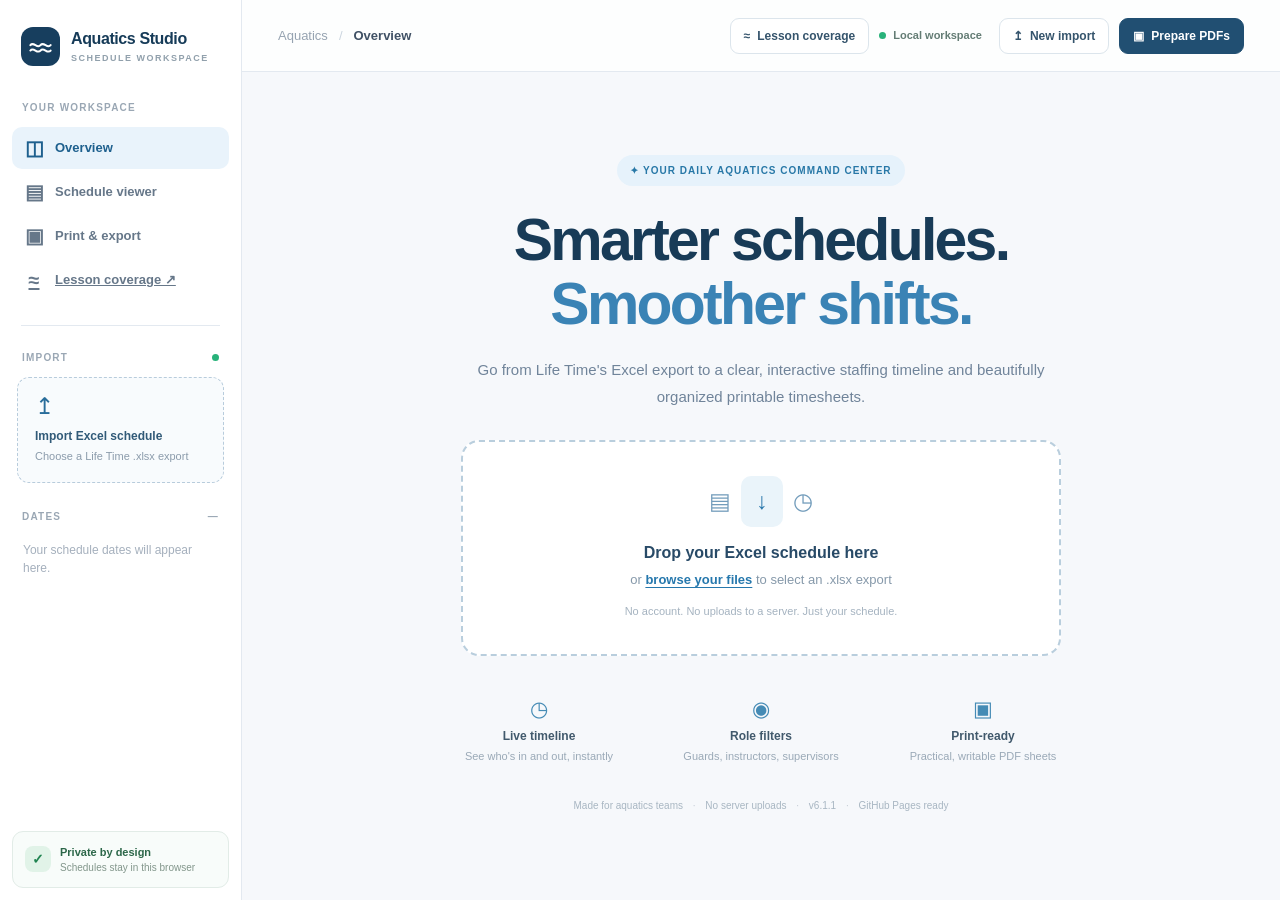
==== commit 4f8f96bb: "updted for pivvit integration" ====
--- a/index.html
+++ b/index.html
@@ -8,7 +8,7 @@
   <title>Aquatics Studio · Schedule & Rotation Sheets</title>
   <style>
 :root{color-scheme:light;--bg:#f6f8fb;--white:#fff;--ink:#17283b;--navy:#173e5e;--blue:#2777b2;--blue-soft:#edf5fc;--teal:#159c91;--violet:#8a6ab1;--orange:#d99538;--muted:#718096;--line:#e3e9f0;--soft:#f8fafc;--shadow:0 5px 25px rgba(29,56,80,.035);font-family:Inter,-apple-system,BlinkMacSystemFont,"Segoe UI",Arial,sans-serif}
-*{box-sizing:border-box}body{margin:0;background:var(--bg);color:var(--ink);font-size:14px;line-height:1.5}button,input,select,textarea{font:inherit}button{cursor:pointer}button:disabled{cursor:not-allowed;opacity:.45}button:focus-visible,input:focus-visible,select:focus-visible,textarea:focus-visible,[tabindex]:focus-visible{outline:3px solid #a3cdeb;outline-offset:2px}.hidden{display:none!important}.app-shell{display:flex;min-height:100vh}h1,h2,p{margin:0}.sidebar{width:242px;flex:none;background:#fff;border-right:1px solid var(--line);display:flex;flex-direction:column;min-height:100vh;position:sticky;top:0;height:100vh;z-index:5}.brand{display:flex;gap:11px;align-items:center;padding:27px 21px 34px}.brand-icon{width:39px;height:39px;background:#173e5e;color:white;display:grid;place-items:center;border-radius:12px}.brand-icon svg{width:27px}.brand strong{display:block;letter-spacing:-.4px;font-size:16px;color:#163b58}.brand small{display:block;font-size:9px;color:#91a0ac;letter-spacing:1.5px;font-weight:800;margin-top:1px}.side-scroll{overflow:auto;min-height:0;flex:1;padding:0 12px 24px}.side-label{font-size:10px;font-weight:800;letter-spacing:1.2px;color:#9aa7b4;margin:0 10px 12px}.side-label-row{display:flex;justify-content:space-between;align-items:center}.side-link{width:100%;display:flex;align-items:center;gap:11px;border:none;background:transparent;color:#667789;text-align:left;padding:11px 12px;border-radius:10px;font-size:13px;font-weight:650;margin:2px 0}.side-link:hover{background:#f6f9fc}.side-link.selected{background:#e9f3fb;color:#1e608e}.nav-glyph{font-size:20px;width:20px;text-align:center;line-height:1}.side-divider{height:1px;background:var(--line);margin:24px 9px}.tiny-dot,.green-dot{width:7px;height:7px;border-radius:50%;background:#28b27a;display:inline-block}.import-tile{display:flex;flex-direction:column;align-items:flex-start;width:calc(100% - 10px);margin:0 5px 26px;text-align:left;padding:17px;border:1px dashed #b8ccdc;border-radius:12px;background:#f8fbfd}.import-tile:hover{background:#edf6fc;border-color:#87aecc}.tile-icon{font-size:23px;color:#296d9b;line-height:1}.import-tile strong{margin-top:9px;font-size:12px;color:#315a78}.import-tile small{color:#8b9bab;font-size:11px;margin-top:3px;line-height:1.5}.date-list{display:flex;flex-direction:column;gap:3px}.side-empty{color:#a5b0bd;padding:5px 11px;font-size:12px}.day-link{border:none;background:transparent;text-align:left;display:flex;align-items:center;justify-content:space-between;border-radius:9px;padding:9px 11px;color:#63748a;font-weight:600;font-size:12px;gap:6px}.day-link:hover{background:#f5f8fb}.day-link.active{color:#195d8d;background:#eaf5fc}.day-link small{color:#9eafbe;font-size:10px;font-weight:550}.sidebar-bottom{display:flex;align-items:center;gap:9px;margin:12px;border:1px solid #e2ece7;background:#f8fcfa;border-radius:11px;padding:12px}.privacy-icon{width:26px;height:26px;display:grid;place-items:center;background:#e1f3e8;color:#208451;border-radius:8px;font-weight:800}.sidebar-bottom strong{font-size:11px;display:block;color:#2c6749}.sidebar-bottom small{font-size:10px;display:block;color:#82968b}.main{flex:1;min-width:0}.topbar{height:72px;border-bottom:1px solid var(--line);display:flex;align-items:center;justify-content:space-between;gap:15px;padding:0 36px;background:rgba(255,255,255,.82)}.breadcrumb{display:flex;align-items:center;gap:11px;color:#96a3b1;font-size:13px}.breadcrumb strong{color:#405165;font-weight:650}.slash{color:#cbd5df}.top-actions,.heading-controls,.actions-inline{display:flex;align-items:center;gap:10px}.local-badge{display:inline-flex;align-items:center;gap:7px;color:#637c74;font-size:11px;font-weight:700;margin-right:7px}.btn{display:inline-flex;justify-content:center;align-items:center;gap:7px;padding:10px 15px;border-radius:9px;font-size:12px;font-weight:750;border:1px solid transparent;text-decoration:none;white-space:nowrap;transition:background .15s,transform .15s}.btn:hover:not(:disabled){transform:translateY(-1px)}.btn-sm{padding:8px 13px}.btn-primary{color:white;background:#214f72;border-color:#214f72}.btn-primary:hover{background:#153a56}.btn-light{background:#fff;border-color:#dce5ec;color:#35546c}.btn-light:hover{background:#f3f7fa}.btn-danger{background:#fff2f1;color:#ac4e48;border-color:#f1d4d1}.btn-full{width:100%;margin-top:6px}.main-inner{padding:33px 36px 30px;max-width:1560px;margin:0 auto}.welcome-view{max-width:860px;margin:50px auto 15px;text-align:center}.welcome-badge{display:inline-flex;padding:8px 13px;border-radius:999px;color:#2878a7;background:#e6f2fb;font-size:10px;letter-spacing:1px;font-weight:800;margin-bottom:22px}.welcome-view h1{font-size:clamp(36px,4.6vw,62px);letter-spacing:-2.7px;line-height:1.08;color:#183b57}.welcome-view h1 span{color:#3a83b5}.welcome-view>p{max-width:580px;margin:21px auto 30px;color:#70849a;font-size:15px;line-height:1.8}.upload-area{max-width:600px;border:2px dashed #b9cedd;background:white;padding:34px 20px;border-radius:18px;margin:auto;cursor:pointer;transition:.2s}.upload-area:hover,.upload-area.drag{border-color:#4c99ca;background:#f5fbff}.upload-illustration{display:flex;justify-content:center;align-items:center;gap:10px;font-size:23px;color:#729cbb;margin-bottom:14px}.upload-illustration span:nth-child(2){background:#eaf4fa;padding:8px 15px;border-radius:10px;color:#2a78ac}.upload-area>strong,.upload-area>span,.upload-area>small{display:block}.upload-area strong{font-size:16px;margin-bottom:5px;color:#284a67}.upload-area>span{font-size:13px;color:#8699aa}.upload-area u{color:#2678ad;text-underline-offset:3px;font-weight:750}.upload-area small{font-size:11px;color:#a5b3c0;margin-top:14px}.feature-strip{display:grid;grid-template-columns:repeat(3,1fr);margin:37px auto 0;max-width:640px;gap:26px}.feature-strip>div{display:flex;flex-direction:column;gap:3px;align-items:center}.feature-icon{font-size:21px;color:#458bb5}.feature-strip strong{font-size:12px;color:#41596c}.feature-strip small{font-size:11px;color:#9aa9b7}.workspace{display:block}.page-heading{display:flex;justify-content:space-between;align-items:center;gap:16px;margin:0 0 25px}.eyebrow{color:#73a3c5;font-weight:850;font-size:10px;letter-spacing:1.25px;margin-bottom:5px}.page-heading h1{font-size:31px;letter-spacing:-1.05px;line-height:1.25;color:#173a54}.page-heading p{color:#8796a6;font-size:12px;margin-top:6px}.heading-controls select{appearance:none;-webkit-appearance:none;padding:9px 32px 9px 13px;min-width:182px;border:1px solid #dbe4eb;background:#fff;border-radius:9px;color:#30516c;font-size:12px;font-weight:750;cursor:pointer}.icon-btn{border:1px solid #dfe7ef;background:#fff;color:#53718a;border-radius:9px;width:34px;height:34px;display:grid;place-items:center;font-size:22px;line-height:1}.icon-btn:hover{background:#f0f6fa}.menu-btn{display:none;font-size:17px;width:31px;height:31px}.panel{border:1px solid var(--line);border-radius:15px;background:#fff;box-shadow:var(--shadow)}.role-bar{padding:18px 21px;margin-bottom:19px}.role-bar-top{display:flex;justify-content:space-between;align-items:center;gap:12px;margin-bottom:14px}.role-bar-top strong{display:block;color:#35495c;font-size:13px}.role-bar-top span{font-size:11px;color:#97a4b1;display:block;margin-top:2px}.text-btn{background:transparent;border:0;color:#307dae;font-weight:750;font-size:11px;padding:5px}.text-btn:hover{text-decoration:underline}.role-filters{display:flex;align-items:center;gap:10px;flex-wrap:wrap}.role-checkbox{display:inline-flex;align-items:center;gap:8px;padding:8px 11px;border:1px solid var(--line);border-radius:9px;font-size:12px;color:#526579;cursor:pointer;user-select:none}.role-checkbox:has(input:checked){background:#f6faff;border-color:#c7e0f3;color:#245d83}.role-checkbox input{accent-color:#21648d;width:14px;height:14px;margin:0}.role-marker{width:8px;height:8px;border-radius:3px;background:var(--blue)}.role-checkbox.instructor .role-marker{background:var(--teal)}.role-checkbox.supervisor .role-marker{background:var(--violet)}.role-checkbox.open .role-marker{background:var(--orange)}.role-count{background:#edf2f7;padding:1px 6px;border-radius:5px;color:#7b8b9c;font-size:11px}.kpi-grid{display:grid;grid-template-columns:repeat(4,minmax(0,1fr));gap:15px;margin-bottom:18px}.metric{padding:19px 20px;min-width:0}.metric-label{display:flex;justify-content:space-between;align-items:start;gap:8px;color:#748597;font-size:11px;font-weight:650}.metric-label span{font-size:19px;color:#9bb4c6}.metric-number{font-weight:800;font-size:31px;letter-spacing:-.6px;color:#213f59;line-height:1.3;margin-top:12px}.metric-foot{font-size:11px;color:#9aaaB8;margin-top:4px}.overview-grid{display:grid;grid-template-columns:minmax(0,1fr) minmax(0,1.12fr);gap:18px;margin-bottom:18px}.inspector-panel,.snapshot-panel,.today-panel,.schedule-panel,.settings-panel,.print-preview-panel,.batch-panel,.output-panel{padding:22px}.panel-head{display:flex;justify-content:space-between;align-items:flex-start;gap:15px;margin-bottom:20px}.panel-head h2{font-size:16px;letter-spacing:-.2px;color:#254660}.panel-head p{font-size:11px;color:#97a5b4;margin-top:4px}.small-pill{border-radius:7px;background:#eff7fb;border:1px solid #d8edf6;color:#598bad;font-size:9px;letter-spacing:1px;font-weight:850;padding:5px 7px;white-space:nowrap}.inspector-clock{display:flex;align-items:baseline;justify-content:space-between;margin-bottom:18px;gap:7px}.inspector-clock strong{font-size:30px;color:#214b6c;letter-spacing:-1px}.inspector-clock span{color:#8093a4;font-size:11px}.inspector-panel input[type=range]{width:100%;accent-color:#347ba9;cursor:pointer}.time-range-labels{display:flex;justify-content:space-between;color:#a0afbd;font-size:10px;margin:6px 0 24px}.inspector-section-label{font-size:10px;letter-spacing:1px;font-weight:850;color:#8496a7;padding-bottom:11px;border-bottom:1px solid #eef1f5}.on-duty-list{max-height:230px;overflow:auto;margin-top:7px;min-height:100px}.duty-person{display:flex;align-items:center;justify-content:space-between;gap:12px;padding:10px 1px;border-bottom:1px solid #f3f5f8}.duty-name{display:flex;align-items:center;gap:9px;min-width:0;font-weight:650;font-size:12px;color:#445a6d}.duty-name span:last-child{white-space:nowrap;overflow:hidden;text-overflow:ellipsis}.dot-role{height:7px;width:7px;border-radius:50%;flex:none;background:var(--blue)}.dot-role.instructor{background:var(--teal)}.dot-role.supervisor{background:var(--violet)}.duty-end{color:#93a2b0;font-size:10px;white-space:nowrap}.empty-note{color:#9aabb9;font-size:12px;padding:20px 4px}.mini-legend{display:flex;gap:15px;font-size:11px;color:#8293a4;margin:-5px 0 14px}.mini-legend>span{display:flex;align-items:center;gap:6px}.legend-square{display:inline-block;width:9px;height:9px;border-radius:2px}.legend-square.filled{background:#4289b8}.legend-square.unfilled{background:#eab45c}.coverage-chart{display:flex;align-items:end;height:205px;gap:4px;padding-bottom:22px;border-bottom:1px solid #e8edf2;position:relative}.coverage-col{flex:1;min-width:0;display:flex;flex-direction:column;justify-content:end;align-items:center;position:relative;height:100%;gap:0}.coverage-bars{height:100%;display:flex;align-items:end;justify-content:center;width:100%;gap:1px}.coverage-filled{width:35%;background:#4a91bf;border-radius:3px 3px 0 0;min-height:0}.coverage-open{width:22%;background:#e9b664;border-radius:2px 2px 0 0;min-height:0}.coverage-hour{position:absolute;bottom:-21px;color:#a0b0bf;font-size:9px;white-space:nowrap}.coverage-col:hover .coverage-filled{background:#226ca0}.snapshot-foot{font-size:10px;color:#a0afbc;margin-top:12px}.today-panel{margin-bottom:18px}.team-role{margin:18px 0 0}.team-role-top{display:flex;align-items:center;justify-content:space-between;border-bottom:1px solid #edf1f5;padding-bottom:10px;margin-bottom:5px}.team-title{display:flex;align-items:center;gap:8px;font-size:11px;font-weight:850;letter-spacing:.8px;color:#4a6074}.team-title i{height:12px;width:3px;border-radius:3px;background:var(--blue)}.team-role.instructor .team-title i{background:var(--teal)}.team-role.supervisor .team-title i{background:var(--violet)}.team-role-top>span{font-size:10px;color:#9aabb7}.team-person{display:flex;align-items:center;justify-content:space-between;padding:9px 2px;gap:9px;font-size:12px}.team-person strong{font-weight:650;color:#52687a}.team-person small{font-size:11px;color:#8b9baa;text-align:right}.open-label{color:#bb813e!important;font-weight:750!important}.schedule-head{align-items:center}.schedule-toolbar{display:flex;align-items:center;gap:9px}.segmented{display:flex;gap:2px;padding:3px;border-radius:9px;background:#f0f3f6}.segmented button{border:none;background:transparent;padding:7px 10px;border-radius:7px;color:#8093a6;font-size:11px;font-weight:750}.segmented button.active{background:white;color:#275979;box-shadow:0 1px 4px #183f5d16}.schedule-subbar{display:flex;justify-content:space-between;align-items:center;margin-bottom:16px;gap:14px;font-size:11px;color:#9aa9b6}.search-wrap{display:flex;gap:5px;align-items:center;padding:6px 11px;border-radius:8px;border:1px solid #e1e8ef;background:#fff;max-width:225px}.search-wrap span{font-size:18px;color:#98a8b7}.search-wrap input{width:100%;border:0;outline:none;min-width:80px;color:#3b5870;font-size:11px}.timeline-wrap{overflow:auto;border:1px solid #e5ebf0;border-radius:10px}.timeline-layout{min-width:680px}.timeline-ticks{display:flex;position:relative;height:38px;border-bottom:1px solid #e5ebf0;background:#fbfcfe}.timeline-name-head{width:181px;flex:none;padding:10px 13px;font-weight:800;font-size:10px;color:#92a2b0;letter-spacing:.6px;border-right:1px solid #e5ebf0}.ticks-area{flex:1;position:relative}.tick-label{position:absolute;top:10px;transform:translateX(-50%);font-size:10px;color:#8fa0ae;white-space:nowrap}.tick-label:last-child{transform:translateX(-100%)}.timeline-role-head{background:#f7f9fc;padding:8px 13px;font-size:10px;font-weight:850;letter-spacing:.9px;color:#577086;border-top:1px solid #e9eef3}.timeline-role-head .mini-line{display:inline-block;width:4px;height:12px;border-radius:3px;background:var(--blue);vertical-align:middle;margin-right:7px}.timeline-role-head.instructor .mini-line{background:var(--teal)}.timeline-role-head.supervisor .mini-line{background:var(--violet)}.timeline-row{display:flex;min-height:40px;border-top:1px solid #f0f3f6;background:white}.timeline-row:nth-child(2n){background:#fcfdfe}.timeline-name{width:181px;flex:none;border-right:1px solid #edf1f5;display:flex;align-items:center;justify-content:space-between;gap:5px;padding:6px 10px 6px 13px;min-width:0}.timeline-name span{font-size:11px;font-weight:650;color:#52687a;white-space:nowrap;overflow:hidden;text-overflow:ellipsis}.timeline-name button{font-size:15px;padding:0 4px;border:0;background:transparent;color:#95acbf}.timeline-track{flex:1;position:relative;min-height:40px;overflow:hidden;background-image:linear-gradient(to right,transparent calc(100% - 1px),#eff2f5 calc(100% - 1px));background-size:var(--gridstep,6.25%) 100%}.timeline-bar{position:absolute;top:11px;height:19px;border:0;border-radius:5px;color:white;font-size:9px;text-align:center;overflow:hidden;white-space:nowrap;text-overflow:ellipsis;padding:1px 3px;background:#4a92bf;cursor:pointer}.timeline-bar:hover{filter:brightness(.87)}.timeline-bar.instructor{background:#25a79b}.timeline-bar.supervisor{background:#977bc0}.timeline-bar.open{background:repeating-linear-gradient(135deg,#e0a650 0px,#e0a650 9px,#edc47f 9px,#edc47f 15px);color:#533818}.timeline-now{position:absolute;width:2px;background:#d27b5a;top:0;bottom:0;pointer-events:none;z-index:2;opacity:.9}.schedule-footer{display:flex;align-items:center;justify-content:space-between;gap:14px;margin-top:14px;color:#9aa9b7;font-size:10px}.schedule-table-wrap{overflow:auto;border:1px solid #e5ebf0;border-radius:10px}.schedule-table{width:100%;border-collapse:collapse;text-align:left}.schedule-table th{background:#f5f8fb;color:#8194a7;letter-spacing:.5px;font-size:10px;padding:12px 13px;text-transform:uppercase}.schedule-table td{padding:11px 13px;border-top:1px solid #eef1f5;color:#50677b;font-size:12px}.schedule-table tr:hover td{background:#fbfdff}.schedule-table .table-role-row td{background:#eef3f8;color:#526d84;font-size:10px;font-weight:850;letter-spacing:.7px}.pill-status{font-size:10px;border-radius:6px;padding:4px 7px;background:#e9f6ed;color:#257a52}.pill-status.open{background:#fff1db;color:#a77430}.table-edit{border:1px solid #dbe5ed;border-radius:7px;padding:5px 9px;background:white;color:#396d92;font-size:10px}.print-layout{display:grid;grid-template-columns:minmax(270px,.74fr) minmax(0,1.26fr);gap:18px;margin-bottom:18px}.setting-group{margin-bottom:16px}.setting-group label{display:block;font-size:11px;font-weight:750;color:#60778a;margin-bottom:6px}.setting-group small{font-weight:450;color:#a4b1bc}.setting-group select,.setting-group textarea{width:100%;border:1px solid #dfe7ef;border-radius:9px;background:#fff;color:#416079;padding:10px 11px;font-size:12px;resize:vertical}.print-hint{display:flex;gap:9px;background:#f0f7fc;color:#6e8ea6;border-radius:9px;padding:12px;margin:8px 0 16px;font-size:11px;line-height:1.65}.print-hint>span{font-size:17px;color:#3c84af}.paper-preview{background:#f5f8fb;min-height:342px;display:grid;place-items:center;padding:21px;border:1px solid #edf1f5;border-radius:10px}.paper{width:100%;max-width:480px;aspect-ratio:792/612;background:#fff;border:1px solid #e3e7ec;box-shadow:0 11px 20px #19355014;padding:12px;display:flex;flex-direction:column;gap:6px}.paper-top{display:flex;align-items:center;justify-content:space-between;gap:9px;color:#1a4e70;font-size:clamp(6px,1vw,10px)}.paper-top span{font-size:8px;color:#8192a3}.fake-header{height:16px;background:repeating-linear-gradient(to right,#275677 0,#275677 24px,#346787 24px,#346787 48px);border-radius:2px}.fake-rows{flex:1;display:flex;flex-direction:column;gap:2px}.fake-row{display:flex;flex:1;max-height:19px;gap:2px}.fake-label{width:24%;background:#e7edf2}.fake-row .fake-cells{flex:1;background:repeating-linear-gradient(to right,#dce3e9 0,#dce3e9 11px,#fff 11px,#fff 25px);border:1px solid #e3e9ef}.fake-row:nth-child(2n) .fake-cells{background:repeating-linear-gradient(to right,#f1f4f7 0,#f1f4f7 10px,#fff 10px,#fff 25px)}.paper-bottom{display:flex;gap:10px;height:43px;margin-top:auto}.fake-summary{width:35%;border-top:7px solid #285b80;background:repeating-linear-gradient(to bottom,#e5ecf1 0,#e5ecf1 3px,#fff 3px,#fff 6px)}.fake-summary.short{width:45%;border-top:3px solid #e3eaf0;background:#f5f8fb}.preview-footer{display:flex;justify-content:space-between;margin-top:13px;gap:12px;font-size:11px;color:#8da1b0}.print-pagecount{font-size:11px;font-weight:750;color:#52718a}.batch-panel{margin-bottom:18px}.batch-days{display:grid;grid-template-columns:repeat(auto-fill,minmax(150px,1fr));gap:8px}.batch-day{display:flex;align-items:center;gap:9px;padding:11px;border:1px solid #e4ebf0;border-radius:9px;cursor:pointer;font-size:11px;color:#546b7e;font-weight:650}.batch-day:has(input:checked){border-color:#b7d4e8;background:#f5fbff}.batch-day input{accent-color:#2c779f}.batch-bottom{display:flex;justify-content:space-between;align-items:center;margin-top:17px;gap:10px}.batch-bottom span{font-size:11px;color:#8798a7}.output-row{display:flex;justify-content:space-between;align-items:center;gap:10px;padding:12px 1px;border-top:1px solid #edf1f5}.output-row strong{display:block;font-size:12px;color:#41617b}.output-row small{display:block;font-size:10px;color:#91a4b2;margin-top:3px}.notice{padding:12px 14px;border-radius:9px;background:#eaf5fd;color:#376f96;border:1px solid #d6e9f6;font-size:12px;margin-bottom:18px}.notice.bad{background:#fff0ed;color:#a94f40;border-color:#f1d5ce}.notice.good{background:#f0faf4;color:#347a54;border-color:#d3eadc}footer{font-size:10px;color:#a8b6c2;text-align:center;margin:33px auto 10px}footer span{padding:0 7px;color:#c4cdd5}.toast{position:fixed;bottom:24px;right:24px;background:#244b66;color:#fff;padding:12px 17px;border-radius:10px;box-shadow:0 15px 35px #1d3a5350;z-index:20;font-size:12px;max-width:min(400px,90vw)}.toast.bad{background:#963f38}.modal-backdrop{position:fixed;inset:0;background:#172c3c7d;display:grid;place-items:center;z-index:30;padding:18px}.editor-modal{width:min(480px,100%);background:#fff;border-radius:17px;padding:25px;box-shadow:0 25px 70px #08192650}.modal-top{display:flex;align-items:center;justify-content:space-between;margin-bottom:22px}.modal-top h2{font-size:21px;color:#284961}.form-field{margin-bottom:15px}.form-field label{font-size:11px;font-weight:750;color:#526d82;display:block;margin-bottom:7px}.form-field input,.form-field select{width:100%;border:1px solid #dce6ed;border-radius:8px;padding:10px 12px;background:white;color:#3d5b70;font-size:13px}.form-duo{display:grid;grid-template-columns:1fr 1fr;gap:12px}.form-checkbox{display:flex;align-items:center;gap:9px;color:#60778c;font-size:12px;margin:12px 0 20px}.form-checkbox input{accent-color:#d29347;width:15px;height:15px}.modal-actions{border-top:1px solid #ebeff3;padding-top:18px;display:flex;align-items:center;justify-content:space-between;gap:11px}
+*{box-sizing:border-box}body{margin:0;background:var(--bg);color:var(--ink);font-size:14px;line-height:1.5}button,input,select,textarea{font:inherit}button{cursor:pointer}button:disabled{cursor:not-allowed;opacity:.45}button:focus-visible,input:focus-visible,select:focus-visible,textarea:focus-visible,[tabindex]:focus-visible{outline:3px solid #a3cdeb;outline-offset:2px}.hidden{display:none!important}.app-shell{display:flex;min-height:100vh}h1,h2,p{margin:0}.sidebar{width:242px;flex:none;background:#fff;border-right:1px solid var(--line);display:flex;flex-direction:column;min-height:100vh;position:sticky;top:0;height:100vh;z-index:5}.brand{display:flex;gap:11px;align-items:center;padding:27px 21px 34px}.brand-icon{width:39px;height:39px;background:#173e5e;color:white;display:grid;place-items:center;border-radius:12px}.brand-icon svg{width:27px}.brand strong{display:block;letter-spacing:-.4px;font-size:16px;color:#163b58}.brand small{display:block;font-size:9px;color:#91a0ac;letter-spacing:1.5px;font-weight:800;margin-top:1px}.side-scroll{overflow:auto;min-height:0;flex:1;padding:0 12px 24px}.side-label{font-size:10px;font-weight:800;letter-spacing:1.2px;color:#9aa7b4;margin:0 10px 12px}.side-label-row{display:flex;justify-content:space-between;align-items:center}.side-link{width:100%;display:flex;align-items:center;gap:11px;border:none;background:transparent;color:#667789;text-align:left;padding:11px 12px;border-radius:10px;font-size:13px;font-weight:650;margin:2px 0}.side-link:hover{background:#f6f9fc}.side-link.selected{background:#e9f3fb;color:#1e608e}.nav-glyph{font-size:20px;width:20px;text-align:center;line-height:1}.side-divider{height:1px;background:var(--line);margin:24px 9px}.tiny-dot,.green-dot{width:7px;height:7px;border-radius:50%;background:#28b27a;display:inline-block}.import-tile{display:flex;flex-direction:column;align-items:flex-start;width:calc(100% - 10px);margin:0 5px 26px;text-align:left;padding:17px;border:1px dashed #b8ccdc;border-radius:12px;background:#f8fbfd}.import-tile:hover{background:#edf6fc;border-color:#87aecc}.tile-icon{font-size:23px;color:#296d9b;line-height:1}.import-tile strong{margin-top:9px;font-size:12px;color:#315a78}.import-tile small{color:#8b9bab;font-size:11px;margin-top:3px;line-height:1.5}.date-list{display:flex;flex-direction:column;gap:3px}.side-empty{color:#a5b0bd;padding:5px 11px;font-size:12px}.day-link{border:none;background:transparent;text-align:left;display:flex;align-items:center;justify-content:space-between;border-radius:9px;padding:9px 11px;color:#63748a;font-weight:600;font-size:12px;gap:6px}.day-link:hover{background:#f5f8fb}.day-link.active{color:#195d8d;background:#eaf5fc}.day-link small{color:#9eafbe;font-size:10px;font-weight:550}.sidebar-bottom{display:flex;align-items:center;gap:9px;margin:12px;border:1px solid #e2ece7;background:#f8fcfa;border-radius:11px;padding:12px}.privacy-icon{width:26px;height:26px;display:grid;place-items:center;background:#e1f3e8;color:#208451;border-radius:8px;font-weight:800}.sidebar-bottom strong{font-size:11px;display:block;color:#2c6749}.sidebar-bottom small{font-size:10px;display:block;color:#82968b}.main{flex:1;min-width:0}.topbar{height:72px;border-bottom:1px solid var(--line);display:flex;align-items:center;justify-content:space-between;gap:15px;padding:0 36px;background:rgba(255,255,255,.82)}.breadcrumb{display:flex;align-items:center;gap:11px;color:#96a3b1;font-size:13px}.breadcrumb strong{color:#405165;font-weight:650}.slash{color:#cbd5df}.top-actions,.heading-controls,.actions-inline{display:flex;align-items:center;gap:10px}.local-badge{display:inline-flex;align-items:center;gap:7px;color:#637c74;font-size:11px;font-weight:700;margin-right:7px}.btn{display:inline-flex;justify-content:center;align-items:center;gap:7px;padding:10px 15px;border-radius:9px;font-size:12px;font-weight:750;border:1px solid transparent;text-decoration:none;white-space:nowrap;transition:background .15s,transform .15s}.btn:hover:not(:disabled){transform:translateY(-1px)}.btn-sm{padding:8px 13px}.btn-primary{color:white;background:#214f72;border-color:#214f72}.btn-primary:hover{background:#153a56}.btn-light{background:#fff;border-color:#dce5ec;color:#35546c}.btn-light:hover{background:#f3f7fa}.btn-danger{background:#fff2f1;color:#ac4e48;border-color:#f1d4d1}.btn-full{width:100%;margin-top:6px}.main-inner{padding:33px 36px 30px;max-width:1560px;margin:0 auto}.welcome-view{max-width:860px;margin:50px auto 15px;text-align:center}.welcome-badge{display:inline-flex;padding:8px 13px;border-radius:999px;color:#2878a7;background:#e6f2fb;font-size:10px;letter-spacing:1px;font-weight:800;margin-bottom:22px}.welcome-view h1{font-size:clamp(36px,4.6vw,62px);letter-spacing:-2.7px;line-height:1.08;color:#183b57}.welcome-view h1 span{color:#3a83b5}.welcome-view>p{max-width:580px;margin:21px auto 30px;color:#70849a;font-size:15px;line-height:1.8}.upload-area{max-width:600px;border:2px dashed #b9cedd;background:white;padding:34px 20px;border-radius:18px;margin:auto;cursor:pointer;transition:.2s}.upload-area:hover,.upload-area.drag{border-color:#4c99ca;background:#f5fbff}.upload-illustration{display:flex;justify-content:center;align-items:center;gap:10px;font-size:23px;color:#729cbb;margin-bottom:14px}.upload-illustration span:nth-child(2){background:#eaf4fa;padding:8px 15px;border-radius:10px;color:#2a78ac}.upload-area>strong,.upload-area>span,.upload-area>small{display:block}.upload-area strong{font-size:16px;margin-bottom:5px;color:#284a67}.upload-area>span{font-size:13px;color:#8699aa}.upload-area u{color:#2678ad;text-underline-offset:3px;font-weight:750}.upload-area small{font-size:11px;color:#a5b3c0;margin-top:14px}.feature-strip{display:grid;grid-template-columns:repeat(3,1fr);margin:37px auto 0;max-width:640px;gap:26px}.feature-strip>div{display:flex;flex-direction:column;gap:3px;align-items:center}.feature-icon{font-size:21px;color:#458bb5}.feature-strip strong{font-size:12px;color:#41596c}.feature-strip small{font-size:11px;color:#9aa9b7}.workspace{display:block}.page-heading{display:flex;justify-content:space-between;align-items:center;gap:16px;margin:0 0 25px}.eyebrow{color:#73a3c5;font-weight:850;font-size:10px;letter-spacing:1.25px;margin-bottom:5px}.page-heading h1{font-size:31px;letter-spacing:-1.05px;line-height:1.25;color:#173a54}.page-heading p{color:#8796a6;font-size:12px;margin-top:6px}.heading-controls select{appearance:none;-webkit-appearance:none;padding:9px 32px 9px 13px;min-width:182px;border:1px solid #dbe4eb;background:#fff;border-radius:9px;color:#30516c;font-size:12px;font-weight:750;cursor:pointer}.icon-btn{border:1px solid #dfe7ef;background:#fff;color:#53718a;border-radius:9px;width:34px;height:34px;display:grid;place-items:center;font-size:22px;line-height:1}.icon-btn:hover{background:#f0f6fa}.menu-btn{display:none;font-size:17px;width:31px;height:31px}.panel{border:1px solid var(--line);border-radius:15px;background:#fff;box-shadow:var(--shadow)}.role-bar{padding:18px 21px;margin-bottom:19px}.role-bar-top{display:flex;justify-content:space-between;align-items:center;gap:12px;margin-bottom:14px}.role-bar-top strong{display:block;color:#35495c;font-size:13px}.role-bar-top span{font-size:11px;color:#97a4b1;display:block;margin-top:2px}.text-btn{background:transparent;border:0;color:#307dae;font-weight:750;font-size:11px;padding:5px}.text-btn:hover{text-decoration:underline}.role-filters{display:flex;align-items:center;gap:10px;flex-wrap:wrap}.role-checkbox{display:inline-flex;align-items:center;gap:8px;padding:8px 11px;border:1px solid var(--line);border-radius:9px;font-size:12px;color:#526579;cursor:pointer;user-select:none}.role-checkbox:has(input:checked){background:#f6faff;border-color:#c7e0f3;color:#245d83}.role-checkbox input{accent-color:#21648d;width:14px;height:14px;margin:0}.role-marker{width:8px;height:8px;border-radius:3px;background:var(--blue)}.role-checkbox.instructor .role-marker{background:var(--teal)}.role-checkbox.supervisor .role-marker{background:var(--violet)}.role-checkbox.open .role-marker{background:var(--orange)}.role-count{background:#edf2f7;padding:1px 6px;border-radius:5px;color:#7b8b9c;font-size:11px}.kpi-grid{display:grid;grid-template-columns:repeat(4,minmax(0,1fr));gap:15px;margin-bottom:18px}.metric{padding:19px 20px;min-width:0}.metric-label{display:flex;justify-content:space-between;align-items:start;gap:8px;color:#748597;font-size:11px;font-weight:650}.metric-label span{font-size:19px;color:#9bb4c6}.metric-number{font-weight:800;font-size:31px;letter-spacing:-.6px;color:#213f59;line-height:1.3;margin-top:12px}.metric-foot{font-size:11px;color:#9aaaB8;margin-top:4px}.overview-grid{display:grid;grid-template-columns:minmax(0,1fr) minmax(0,1.12fr);gap:18px;margin-bottom:18px}.inspector-panel,.snapshot-panel,.today-panel,.schedule-panel,.settings-panel,.print-preview-panel,.batch-panel,.output-panel{padding:22px}.panel-head{display:flex;justify-content:space-between;align-items:flex-start;gap:15px;margin-bottom:20px}.panel-head h2{font-size:16px;letter-spacing:-.2px;color:#254660}.panel-head p{font-size:11px;color:#97a5b4;margin-top:4px}.small-pill{border-radius:7px;background:#eff7fb;border:1px solid #d8edf6;color:#598bad;font-size:9px;letter-spacing:1px;font-weight:850;padding:5px 7px;white-space:nowrap}.inspector-clock{display:flex;align-items:baseline;justify-content:space-between;margin-bottom:18px;gap:7px}.inspector-clock strong{font-size:30px;color:#214b6c;letter-spacing:-1px}.inspector-clock span{color:#8093a4;font-size:11px}.inspector-panel input[type=range]{width:100%;accent-color:#347ba9;cursor:pointer}.time-range-labels{display:flex;justify-content:space-between;color:#a0afbd;font-size:10px;margin:6px 0 24px}.inspector-section-label{font-size:10px;letter-spacing:1px;font-weight:850;color:#8496a7;padding-bottom:11px;border-bottom:1px solid #eef1f5}.on-duty-list{max-height:230px;overflow:auto;margin-top:7px;min-height:100px}.duty-person{display:flex;align-items:center;justify-content:space-between;gap:12px;padding:10px 1px;border-bottom:1px solid #f3f5f8}.duty-name{display:flex;align-items:center;gap:9px;min-width:0;font-weight:650;font-size:12px;color:#445a6d}.duty-name span:last-child{white-space:nowrap;overflow:hidden;text-overflow:ellipsis}.dot-role{height:7px;width:7px;border-radius:50%;flex:none;background:var(--blue)}.dot-role.instructor{background:var(--teal)}.dot-role.supervisor{background:var(--violet)}.duty-end{color:#93a2b0;font-size:10px;white-space:nowrap}.empty-note{color:#9aabb9;font-size:12px;padding:20px 4px}.mini-legend{display:flex;gap:15px;font-size:11px;color:#8293a4;margin:-5px 0 14px}.mini-legend>span{display:flex;align-items:center;gap:6px}.legend-square{display:inline-block;width:9px;height:9px;border-radius:2px}.legend-square.filled{background:#4289b8}.legend-square.unfilled{background:#eab45c}.coverage-chart{position:relative}.coverage-layout{display:grid;grid-template-columns:34px 1fr;gap:10px;height:225px}.coverage-axis{position:relative;margin-bottom:22px}.coverage-tick{position:absolute;right:0;transform:translateY(50%);font-size:10px;color:#9fb0bf;line-height:1}.coverage-plot{position:relative;border-bottom:1px solid #e8edf2;padding-bottom:22px}.coverage-gridline{position:absolute;left:0;right:0;border-top:1px solid #eef2f6}.coverage-columns{position:absolute;inset:0 0 22px 0;display:flex;align-items:flex-end;gap:4px}.coverage-col{flex:1;min-width:0;display:flex;flex-direction:column;justify-content:end;align-items:center;position:relative;height:100%;gap:0}.coverage-total{position:absolute;left:50%;transform:translateX(-50%);font-size:10px;font-weight:750;color:#486176;line-height:1;white-space:nowrap}.coverage-bars{width:58%;max-width:29px;height:100%;display:flex;flex-direction:column-reverse;justify-content:flex-start;align-items:stretch;gap:0}.coverage-segment{width:100%;min-height:0;flex:none}.coverage-segment.guard{background:#4a91bf}.coverage-segment.instructor{background:#25a79b}.coverage-segment.supervisor{background:#977bc0}.coverage-segment.open{background:#e9b664}.coverage-segment:last-child{border-radius:3px 3px 0 0}.coverage-hour{position:absolute;bottom:-21px;color:#a0b0bf;font-size:9px;white-space:nowrap}.snapshot-foot{font-size:10px;color:#a0afbc;margin-top:12px}.today-panel{margin-bottom:18px}.team-role{margin:18px 0 0}.team-role-top{display:flex;align-items:center;justify-content:space-between;border-bottom:1px solid #edf1f5;padding-bottom:10px;margin-bottom:5px}.team-title{display:flex;align-items:center;gap:8px;font-size:11px;font-weight:850;letter-spacing:.8px;color:#4a6074}.team-title i{height:12px;width:3px;border-radius:3px;background:var(--blue)}.team-role.instructor .team-title i{background:var(--teal)}.team-role.supervisor .team-title i{background:var(--violet)}.team-role-top>span{font-size:10px;color:#9aabb7}.team-person{display:flex;align-items:center;justify-content:space-between;padding:9px 2px;gap:9px;font-size:12px}.team-person strong{font-weight:650;color:#52687a}.team-person small{font-size:11px;color:#8b9baa;text-align:right}.open-label{color:#bb813e!important;font-weight:750!important}.schedule-head{align-items:center}.schedule-toolbar{display:flex;align-items:center;gap:9px}.segmented{display:flex;gap:2px;padding:3px;border-radius:9px;background:#f0f3f6}.segmented button{border:none;background:transparent;padding:7px 10px;border-radius:7px;color:#8093a6;font-size:11px;font-weight:750}.segmented button.active{background:white;color:#275979;box-shadow:0 1px 4px #183f5d16}.schedule-subbar{display:flex;justify-content:space-between;align-items:center;margin-bottom:16px;gap:14px;font-size:11px;color:#9aa9b6}.search-wrap{display:flex;gap:5px;align-items:center;padding:6px 11px;border-radius:8px;border:1px solid #e1e8ef;background:#fff;max-width:225px}.search-wrap span{font-size:18px;color:#98a8b7}.search-wrap input{width:100%;border:0;outline:none;min-width:80px;color:#3b5870;font-size:11px}.timeline-wrap{overflow:auto;border:1px solid #e5ebf0;border-radius:10px}.timeline-layout{min-width:680px}.timeline-ticks{display:flex;position:relative;height:38px;border-bottom:1px solid #e5ebf0;background:#fbfcfe}.timeline-name-head{width:181px;flex:none;padding:10px 13px;font-weight:800;font-size:10px;color:#92a2b0;letter-spacing:.6px;border-right:1px solid #e5ebf0}.ticks-area{flex:1;position:relative}.tick-label{position:absolute;top:10px;transform:translateX(-50%);font-size:10px;color:#8fa0ae;white-space:nowrap}.tick-label:last-child{transform:translateX(-100%)}.timeline-role-head{background:#f7f9fc;padding:8px 13px;font-size:10px;font-weight:850;letter-spacing:.9px;color:#577086;border-top:1px solid #e9eef3}.timeline-role-head .mini-line{display:inline-block;width:4px;height:12px;border-radius:3px;background:var(--blue);vertical-align:middle;margin-right:7px}.timeline-role-head.instructor .mini-line{background:var(--teal)}.timeline-role-head.supervisor .mini-line{background:var(--violet)}.timeline-row{display:flex;min-height:40px;border-top:1px solid #f0f3f6;background:white}.timeline-row:nth-child(2n){background:#fcfdfe}.timeline-name{width:181px;flex:none;border-right:1px solid #edf1f5;display:flex;align-items:center;justify-content:space-between;gap:5px;padding:6px 10px 6px 13px;min-width:0}.timeline-name span{font-size:11px;font-weight:650;color:#52687a;white-space:nowrap;overflow:hidden;text-overflow:ellipsis}.timeline-name button{font-size:15px;padding:0 4px;border:0;background:transparent;color:#95acbf}.timeline-track{flex:1;position:relative;min-height:40px;overflow:hidden;background-image:linear-gradient(to right,transparent calc(100% - 1px),#eff2f5 calc(100% - 1px));background-size:var(--gridstep,6.25%) 100%}.timeline-bar{position:absolute;top:11px;height:19px;border:0;border-radius:5px;color:white;font-size:9px;text-align:center;overflow:hidden;white-space:nowrap;text-overflow:ellipsis;padding:1px 3px;background:#4a92bf;cursor:pointer}.timeline-bar:hover{filter:brightness(.87)}.timeline-bar.instructor{background:#25a79b}.timeline-bar.supervisor{background:#977bc0}.timeline-bar.open{background:repeating-linear-gradient(135deg,#e0a650 0px,#e0a650 9px,#edc47f 9px,#edc47f 15px);color:#533818}.timeline-now{position:absolute;width:2px;background:#d27b5a;top:0;bottom:0;pointer-events:none;z-index:2;opacity:.9}.schedule-footer{display:flex;align-items:center;justify-content:space-between;gap:14px;margin-top:14px;color:#9aa9b7;font-size:10px}.schedule-table-wrap{overflow:auto;border:1px solid #e5ebf0;border-radius:10px}.schedule-table{width:100%;border-collapse:collapse;text-align:left}.schedule-table th{background:#f5f8fb;color:#8194a7;letter-spacing:.5px;font-size:10px;padding:12px 13px;text-transform:uppercase}.schedule-table td{padding:11px 13px;border-top:1px solid #eef1f5;color:#50677b;font-size:12px}.schedule-table tr:hover td{background:#fbfdff}.schedule-table .table-role-row td{background:#eef3f8;color:#526d84;font-size:10px;font-weight:850;letter-spacing:.7px}.pill-status{font-size:10px;border-radius:6px;padding:4px 7px;background:#e9f6ed;color:#257a52}.pill-status.open{background:#fff1db;color:#a77430}.table-edit{border:1px solid #dbe5ed;border-radius:7px;padding:5px 9px;background:white;color:#396d92;font-size:10px}.print-layout{display:grid;grid-template-columns:minmax(270px,.74fr) minmax(0,1.26fr);gap:18px;margin-bottom:18px}.setting-group{margin-bottom:16px}.setting-group label{display:block;font-size:11px;font-weight:750;color:#60778a;margin-bottom:6px}.setting-group small{font-weight:450;color:#a4b1bc}.setting-group select,.setting-group textarea{width:100%;border:1px solid #dfe7ef;border-radius:9px;background:#fff;color:#416079;padding:10px 11px;font-size:12px;resize:vertical}.print-hint{display:flex;gap:9px;background:#f0f7fc;color:#6e8ea6;border-radius:9px;padding:12px;margin:8px 0 16px;font-size:11px;line-height:1.65}.print-hint>span{font-size:17px;color:#3c84af}.paper-preview{background:#f5f8fb;min-height:342px;display:grid;place-items:center;padding:21px;border:1px solid #edf1f5;border-radius:10px}.paper{width:100%;max-width:480px;aspect-ratio:792/612;background:#fff;border:1px solid #e3e7ec;box-shadow:0 11px 20px #19355014;padding:12px;display:flex;flex-direction:column;gap:6px}.paper-top{display:flex;align-items:center;justify-content:space-between;gap:9px;color:#1a4e70;font-size:clamp(6px,1vw,10px)}.paper-top span{font-size:8px;color:#8192a3}.fake-header{height:16px;background:repeating-linear-gradient(to right,#275677 0,#275677 24px,#346787 24px,#346787 48px);border-radius:2px}.fake-rows{flex:1;display:flex;flex-direction:column;gap:2px}.fake-row{display:flex;flex:1;max-height:19px;gap:2px}.fake-label{width:24%;background:#e7edf2}.fake-row .fake-cells{flex:1;background:repeating-linear-gradient(to right,#dce3e9 0,#dce3e9 11px,#fff 11px,#fff 25px);border:1px solid #e3e9ef}.fake-row:nth-child(2n) .fake-cells{background:repeating-linear-gradient(to right,#f1f4f7 0,#f1f4f7 10px,#fff 10px,#fff 25px)}.paper-bottom{display:flex;gap:10px;height:43px;margin-top:auto}.fake-summary{width:35%;border-top:7px solid #285b80;background:repeating-linear-gradient(to bottom,#e5ecf1 0,#e5ecf1 3px,#fff 3px,#fff 6px)}.fake-summary.short{width:45%;border-top:3px solid #e3eaf0;background:#f5f8fb}.preview-footer{display:flex;justify-content:space-between;margin-top:13px;gap:12px;font-size:11px;color:#8da1b0}.print-pagecount{font-size:11px;font-weight:750;color:#52718a}.batch-panel{margin-bottom:18px}.batch-days{display:grid;grid-template-columns:repeat(auto-fill,minmax(150px,1fr));gap:8px}.batch-day{display:flex;align-items:center;gap:9px;padding:11px;border:1px solid #e4ebf0;border-radius:9px;cursor:pointer;font-size:11px;color:#546b7e;font-weight:650}.batch-day:has(input:checked){border-color:#b7d4e8;background:#f5fbff}.batch-day input{accent-color:#2c779f}.batch-bottom{display:flex;justify-content:space-between;align-items:center;margin-top:17px;gap:10px}.batch-bottom span{font-size:11px;color:#8798a7}.output-row{display:flex;justify-content:space-between;align-items:center;gap:10px;padding:12px 1px;border-top:1px solid #edf1f5}.output-row strong{display:block;font-size:12px;color:#41617b}.output-row small{display:block;font-size:10px;color:#91a4b2;margin-top:3px}.notice{padding:12px 14px;border-radius:9px;background:#eaf5fd;color:#376f96;border:1px solid #d6e9f6;font-size:12px;margin-bottom:18px}.notice.bad{background:#fff0ed;color:#a94f40;border-color:#f1d5ce}.notice.good{background:#f0faf4;color:#347a54;border-color:#d3eadc}footer{font-size:10px;color:#a8b6c2;text-align:center;margin:33px auto 10px}footer span{padding:0 7px;color:#c4cdd5}.toast{position:fixed;bottom:24px;right:24px;background:#244b66;color:#fff;padding:12px 17px;border-radius:10px;box-shadow:0 15px 35px #1d3a5350;z-index:20;font-size:12px;max-width:min(400px,90vw)}.toast.bad{background:#963f38}.modal-backdrop{position:fixed;inset:0;background:#172c3c7d;display:grid;place-items:center;z-index:30;padding:18px}.editor-modal{width:min(480px,100%);background:#fff;border-radius:17px;padding:25px;box-shadow:0 25px 70px #08192650}.modal-top{display:flex;align-items:center;justify-content:space-between;margin-bottom:22px}.modal-top h2{font-size:21px;color:#284961}.form-field{margin-bottom:15px}.form-field label{font-size:11px;font-weight:750;color:#526d82;display:block;margin-bottom:7px}.form-field input,.form-field select{width:100%;border:1px solid #dce6ed;border-radius:8px;padding:10px 12px;background:white;color:#3d5b70;font-size:13px}.form-duo{display:grid;grid-template-columns:1fr 1fr;gap:12px}.form-checkbox{display:flex;align-items:center;gap:9px;color:#60778c;font-size:12px;margin:12px 0 20px}.form-checkbox input{accent-color:#d29347;width:15px;height:15px}.modal-actions{border-top:1px solid #ebeff3;padding-top:18px;display:flex;align-items:center;justify-content:space-between;gap:11px}
 @media(max-width:1180px){.sidebar{width:215px}.main-inner{padding-left:23px;padding-right:23px}.topbar{padding:0 23px}.overview-grid{grid-template-columns:1fr 1fr}.metric{padding:15px}.metric-number{font-size:28px}}
 @media(max-width:900px){.sidebar{width:190px}.brand{padding:19px 12px 25px}.brand strong{font-size:14px}.brand small{font-size:8px}.topbar{height:63px}.overview-grid{grid-template-columns:1fr}.kpi-grid{grid-template-columns:repeat(2,1fr)}.print-layout{grid-template-columns:1fr}.paper-preview{min-height:280px}.sidebar-bottom{padding:8px}.sidebar-bottom small{display:none}}
 @media(max-width:650px){.sidebar{position:fixed;left:-255px;width:240px;top:0;bottom:0;transition:left .2s;box-shadow:8px 0 30px #19395210}.sidebar.mobile-open{left:0}.menu-btn{display:grid}.topbar{padding:0 14px;gap:5px}.top-actions{gap:5px}.top-actions .local-badge{display:none}.top-actions .btn span{display:none}.main-inner{padding:22px 13px}.welcome-view{margin-top:32px}.feature-strip{gap:10px}.feature-strip small{font-size:9px}.page-heading{align-items:flex-start;flex-direction:column}.page-heading h1{font-size:26px}.role-bar{padding:16px}.role-bar-top{align-items:flex-start}.role-filters{gap:7px}.role-checkbox{font-size:11px;padding:7px}.kpi-grid{gap:9px}.metric-label{font-size:10px}.metric-number{font-size:24px}.inspector-panel,.snapshot-panel,.today-panel,.schedule-panel,.settings-panel,.print-preview-panel,.batch-panel,.output-panel{padding:15px}.panel-head{gap:10px}.schedule-head{align-items:flex-start;flex-direction:column}.schedule-toolbar{width:100%;justify-content:space-between}.schedule-subbar{flex-direction:column;align-items:flex-start}.search-wrap{width:100%;max-width:100%}.batch-days{grid-template-columns:repeat(2,minmax(0,1fr))}.modal-actions{flex-wrap:wrap}.output-row{align-items:flex-start;flex-direction:column}.feature-strip strong{font-size:10px}}
@@ -134,14 +134,22 @@
   }
   return{t,...counts};
  });
- const max=Math.max(1,...data.map(x=>x.guard+x.instructor+x.supervisor+x.open));
- chart.innerHTML=data.map((x,i)=>{
+ const maxRaw=Math.max(1,...data.map(x=>x.guard+x.instructor+x.supervisor+x.open));
+ const step=maxRaw<=4?1:Math.ceil(maxRaw/4);
+ const scaleMax=maxRaw<=4?maxRaw:step*4;
+ const ticks=[];
+ for(let v=scaleMax;v>=0;v-=step)ticks.push(v);
+ const axis=ticks.map(v=>`<div class="coverage-tick" style="bottom:${scaleMax?((v/scaleMax)*100):0}%">${v}</div>`).join('');
+ const grid=ticks.filter(v=>v>0).map(v=>`<div class="coverage-gridline" style="bottom:${(v/scaleMax)*100}%"></div>`).join('');
+ const cols=data.map((x,i)=>{
   const total=x.guard+x.instructor+x.supervisor+x.open;
-  const tip=`${human(x.t)}: ${x.guard} lifeguards, ${x.instructor} instructors, ${x.supervisor} supervisors, ${x.open} open`;
+  const tip=`${human(x.t)}: ${total} total · ${x.guard} lifeguards, ${x.instructor} instructors, ${x.supervisor} supervisors, ${x.open} open`;
   const segments=[['guard',x.guard],['instructor',x.instructor],['supervisor',x.supervisor],['open',x.open]]
-   .filter(([,count])=>count>0).map(([role,count])=>`<div class="coverage-segment ${role}" style="height:${count/max*100}%" aria-hidden="true"></div>`).join('');
-  return `<div class="coverage-col" title="${escapeHtml(tip)}" aria-label="${escapeHtml(tip)}"><div class="coverage-bars">${segments}</div>${i%2===0||data.length<8?`<span class="coverage-hour">${x.t/60%12||12}${x.t>=720?'p':'a'}</span>`:''}</div>`;
+   .filter(([,count])=>count>0).map(([role,count])=>`<div class="coverage-segment ${role}" style="height:${count/scaleMax*100}%" aria-hidden="true"></div>`).join('');
+  const label=total>0?`<span class="coverage-total" style="bottom:calc(${total/scaleMax*100}% + 6px)">${total}</span>`:'';
+  return `<div class="coverage-col" title="${escapeHtml(tip)}" aria-label="${escapeHtml(tip)}">${label}<div class="coverage-bars">${segments}</div>${i%2===0||data.length<8?`<span class="coverage-hour">${x.t/60%12||12}${x.t>=720?'p':'a'}</span>`:''}</div>`;
  }).join('');
+ chart.innerHTML=`<div class="coverage-layout"><div class="coverage-axis">${axis}</div><div class="coverage-plot">${grid}<div class="coverage-columns">${cols}</div></div></div>`;
 }
 
 function groupByRole(shifts){return ['guard','instructor','supervisor'].filter(r=>state.roles.includes(r)).map(role=>({role,rows:core.groupRows(shifts,role)}));}
@@ -187,6 +195,7 @@
       <button class="side-link selected" data-nav="overview" type="button"><span class="nav-glyph">◫</span> Overview</button>
       <button class="side-link" data-nav="schedule" type="button"><span class="nav-glyph">▤</span> Schedule viewer</button>
       <button class="side-link" data-nav="print" type="button"><span class="nav-glyph">▣</span> Print & export</button>
+      <a href="./lesson-coverage.html" class="side-link"><span class="nav-glyph">≈</span> Lesson coverage ↗</a>
       <div class="side-divider"></div>
       <div class="side-label side-label-row"><span>IMPORT</span><span class="tiny-dot" aria-hidden="true"></span></div>
       <input type="file" id="fileInput" accept=".xlsx,application/vnd.openxmlformats-officedocument.spreadsheetml.sheet" hidden>
@@ -200,7 +209,7 @@
   <main class="main">
     <header class="topbar">
       <div class="breadcrumb"><button id="mobileMenu" class="icon-btn menu-btn" type="button" aria-label="Toggle menu">☰</button><span>Aquatics</span><span class="slash">/</span><strong id="breadcrumbLabel">Overview</strong></div>
-      <div class="top-actions"><span class="local-badge"><span class="green-dot"></span> Local workspace</span><button class="btn btn-light btn-sm" type="button" id="uploadTop">↥ <span>New import</span></button><button class="btn btn-primary btn-sm" type="button" id="printTop">▣ <span>Prepare PDFs</span></button></div>
+      <div class="top-actions"><a href="./lesson-coverage.html" class="btn btn-light btn-sm">≈ <span>Lesson coverage</span></a><span class="local-badge"><span class="green-dot"></span> Local workspace</span><button class="btn btn-light btn-sm" type="button" id="uploadTop">↥ <span>New import</span></button><button class="btn btn-primary btn-sm" type="button" id="printTop">▣ <span>Prepare PDFs</span></button></div>
     </header>
 
     <div class="main-inner" id="mainInner">
@@ -223,7 +232,7 @@
 
         <div id="overviewPanel" class="tab-panel">
           <div class="kpi-grid"><div class="metric panel"><div class="metric-label">Selected shift entries <span>↗</span></div><div class="metric-number" id="metricShifts">0</div><div class="metric-foot">Across visible roles</div></div><div class="metric panel"><div class="metric-label">On duty at selected time <span>◷</span></div><div class="metric-number" id="metricOnDuty">0</div><div class="metric-foot" id="onDutyTime">At 12:00 PM</div></div><div class="metric panel"><div class="metric-label">Open shifts <span>◈</span></div><div class="metric-number" id="metricOpen">0</div><div class="metric-foot">Not counted as staffed</div></div><div class="metric panel"><div class="metric-label">Peak filled coverage <span>▥</span></div><div class="metric-number" id="metricPeak">0</div><div class="metric-foot" id="peakTime">On selected day</div></div></div>
-          <div class="overview-grid"><section class="panel inspector-panel"><div class="panel-head"><div><h2>Time explorer</h2><p>Move through the day to see who's scheduled.</p></div><span class="small-pill">LIVE VIEW</span></div><div class="inspector-clock"><strong id="exploreTime">12:00 PM</strong><span id="exploreCount">0 people on duty</span></div><input type="range" id="timeSlider" min="360" max="1320" step="5" value="720" aria-label="Time of day"><div class="time-range-labels"><span id="timeStartLabel">6:00 AM</span><span id="timeMidLabel">2:00 PM</span><span id="timeEndLabel">10:00 PM</span></div><div class="inspector-section-label">WORKING AT THIS TIME</div><div id="onDutyList" class="on-duty-list"></div></section><section class="panel snapshot-panel"><div class="panel-head"><div><h2>Coverage snapshot</h2><p>Scheduled coverage by role, hour by hour.</p></div></div><div class="mini-legend"><span><i class="legend-square guard"></i> Lifeguards</span><span><i class="legend-square instructor"></i> Instructors</span><span><i class="legend-square supervisor"></i> Supervisors</span><span><i class="legend-square open"></i> Open</span></div><div id="coverageChart" class="coverage-chart"></div><div class="snapshot-foot">Coverage reflects scheduled employees, not clock-ins or breaks.</div></section></div>
+          <div class="overview-grid"><section class="panel inspector-panel"><div class="panel-head"><div><h2>Time explorer</h2><p>Move through the day to see who's scheduled.</p></div><span class="small-pill">LIVE VIEW</span></div><div class="inspector-clock"><strong id="exploreTime">12:00 PM</strong><span id="exploreCount">0 people on duty</span></div><input type="range" id="timeSlider" min="360" max="1320" step="5" value="720" aria-label="Time of day"><div class="time-range-labels"><span id="timeStartLabel">6:00 AM</span><span id="timeMidLabel">2:00 PM</span><span id="timeEndLabel">10:00 PM</span></div><div class="inspector-section-label">WORKING AT THIS TIME</div><div id="onDutyList" class="on-duty-list"></div></section><section class="panel snapshot-panel"><div class="panel-head"><div><h2>Coverage snapshot</h2><p>Scheduled coverage by role, hour by hour.</p></div></div><div class="mini-legend"><span><i class="legend-square guard"></i> Lifeguards</span><span><i class="legend-square instructor"></i> Instructors</span><span><i class="legend-square supervisor"></i> Supervisors</span><span><i class="legend-square open"></i> Open</span></div><div id="coverageChart" class="coverage-chart"></div><div class="snapshot-foot">Coverage reflects scheduled employees, not clock-ins or breaks. Numbers show total people per hour.</div></section></div>
           <section class="panel today-panel"><div class="panel-head"><div><h2>Today's team</h2><p>Role-separated people and shift windows.</p></div><button type="button" class="btn btn-light btn-sm" id="openSchedule">Open schedule viewer →</button></div><div id="teamPreview"></div></section>
         </div>
 
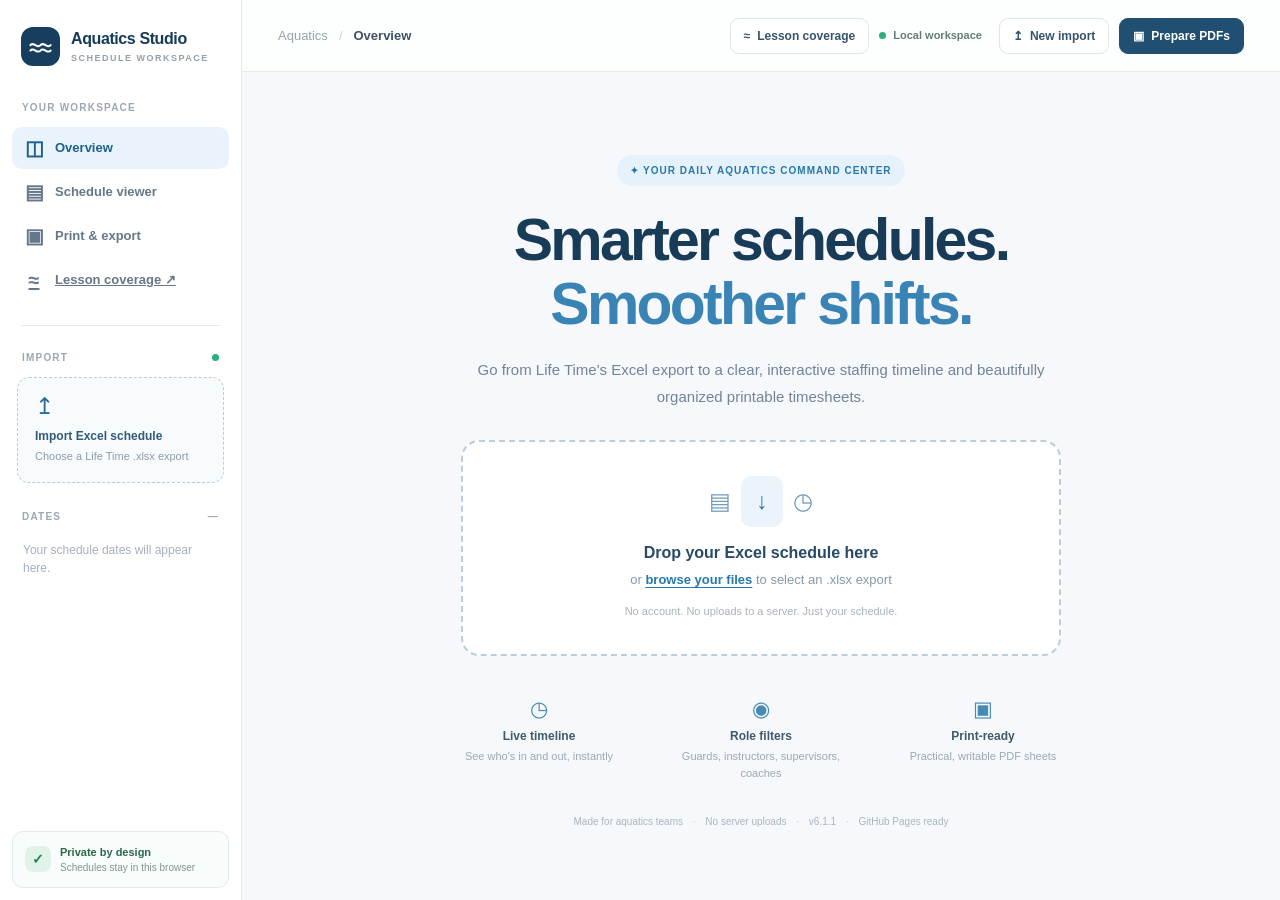
==== commit fdc403d3: "Add files via upload" ====
--- a/index.html
+++ b/index.html
@@ -25,6 +25,9 @@
 .legend-square.instructor{background:#25a79b}
 .legend-square.supervisor{background:#977bc0}
 .legend-square.open{background:#e9b664}
+/* Swim team coaches */
+.coverage-segment.coach,.legend-square.coach,.role-checkbox.coach .role-marker,.dot-role.coach,.timeline-bar.coach{background:#b4477d}
+.team-role.coach .team-title i,.timeline-role-head.coach .mini-line{background:#b4477d}
 .mini-legend{flex-wrap:wrap;gap:10px 15px}
 
 </style>
@@ -34,7 +37,7 @@
 (()=>{
 'use strict';
 const encoder=new TextEncoder(),decoder=new TextDecoder();
-const ROLES={guard:{label:'Lifeguards',singular:'Lifeguard',color:[.20,.48,.70]},instructor:{label:'Swim instructors',singular:'Swim instructor',color:[.08,.61,.55]},supervisor:{label:'Supervisors',singular:'Supervisor',color:[.55,.39,.71]}};
+const ROLES={guard:{label:'Lifeguards',singular:'Lifeguard',color:[.20,.48,.70]},instructor:{label:'Swim instructors',singular:'Swim instructor',color:[.08,.61,.55]},supervisor:{label:'Supervisors',singular:'Supervisor',color:[.55,.39,.71]},coach:{label:'Swim team coaches',singular:'Swim team coach',color:[.71,.28,.49]}};
 let NEXT_ID=1;
 const id=()=>NEXT_ID++;
 const read16=(dv,x)=>dv.getUint16(x,true),read32=(dv,x)=>dv.getUint32(x,true);
@@ -49,7 +52,7 @@
 function findHeader(rows){for(let r=0;r<rows.length;r++){const a=rows[r];if(/^workers?$/i.test(String(a[0]||'').trim())&&a.slice(1).some(x=>isDateHeader(String(x||''))))return r;}for(let r=0;r<rows.length;r++){if(rows[r].slice(1).filter(x=>isDateHeader(String(x||''))).length>=2)return r;}return -1;}
 function parseClock(s){const m=String(s).toUpperCase().replace(/\s/g,'').match(/^(\d{1,2}):(\d{2})(AM|PM)$/);if(!m)return null;let h=+m[1],min=+m[2];if(h<1||h>12||min>59)return null;return (h%12+(m[3]==='PM'?12:0))*60+min;}
 const TIME_RE=/(\[OPEN SHIFT\]\s*)?(\d{1,2}:\d{2}\s*[AP]M)\s*[–—-]\s*(\d{1,2}:\d{2}\s*[AP]M)/gi;
-function detectRole(block){if(/\bAquatics\s+Lifeguard\b/i.test(block))return 'guard';if(/\bAquatics\s+Swim Instructor\b/i.test(block))return 'instructor';if(/\bAquatics\s+Supervisor\b/i.test(block))return 'supervisor';return null;}
+function detectRole(block){if(/\bAquatics\s+Lifeguard\b/i.test(block))return 'guard';if(/\bAquatics\s+Swim Instructor\b/i.test(block))return 'instructor';if(/\bAquatics\s+Supervisor\b/i.test(block))return 'supervisor';if(/\bSwim\s+Team\s+Coach\b/i.test(block))return 'coach';return null;}
 function parseShifts(worker,detail,sourceOrder){const text=String(detail||'').replace(/\r\n?/g,'\n');const matches=[...text.matchAll(TIME_RE)];const clean=String(worker||'').trim().replace(/\s*\([^)]*\)\s*$/,'').trim(),placeholder=/OPEN SHIFT/i.test(clean);const shifts=[];for(let j=0;j<matches.length;j++){const m=matches[j],section=text.slice(m.index,j+1<matches.length?matches[j+1].index:text.length);const role=detectRole(section);if(!role)continue;const start=parseClock(m[2]);let end=parseClock(m[3]);if(start==null||end==null)continue;if(end<=start)end+=1440;const open=!!m[1]||/\[OPEN SHIFT\]/i.test(section)||placeholder;shifts.push({id:id(),name:placeholder?'':clean,role,start,end,open,order:sourceOrder+j/100});}return shifts;}
 function prettyDate(label,anchor=new Date()){const raw=String(label||'').trim();const m=raw.match(/(\d{1,2})[\/-](\d{1,2})(?:[\/-](\d{2,4}))?/);if(!m)return raw;const mo=+m[1],day=+m[2];let year=m[3]?+m[3]:null;if(year!==null&&year<100)year+=2000;const wd=raw.match(/\b(sun|mon|tue|wed|thu|fri|sat)\b/i);const weekdays=['sun','mon','tue','wed','thu','fri','sat'];const candidates=(year?[year]:[anchor.getFullYear()-1,anchor.getFullYear(),anchor.getFullYear()+1]).map(y=>new Date(Date.UTC(y,mo-1,day))).filter(d=>d.getUTCMonth()===mo-1&&d.getUTCDate()===day).filter(d=>!wd||weekdays[d.getUTCDay()]===wd[1].toLowerCase());candidates.sort((a,b)=>Math.abs(a.getTime()-anchor.getTime())-Math.abs(b.getTime()-anchor.getTime()));const date=candidates[0];return date?date.toLocaleDateString('en-US',{weekday:'long',month:'long',day:'numeric',year:'numeric',timeZone:'UTC'}):raw;}
 async function readWorkbook(file){if(!/\.xlsx$/i.test(file.name))throw Error('Choose an Excel .xlsx schedule export.');if(file.size>25e6)throw Error('This Excel file is unusually large (over 25 MB).');const entries=await unzipEntries(await file.arrayBuffer());const shared=entries.get('xl/sharedStrings.xml')?els(parseXml(entries.get('xl/sharedStrings.xml')),'si').map(e=>els(e,'t').map(t=>t.textContent).join('')):[];const sheets=[...entries.keys()].filter(p=>/^xl\/worksheets\/sheet\d+\.xml$/i.test(p)).sort((a,b)=>+(a.match(/sheet(\d+)/)[1])-(+(b.match(/sheet(\d+)/)[1])));let matrix=null,head=-1;for(const p of sheets){const m=parseMatrix(entries,p,shared),idx=findHeader(m);if(idx>=0){matrix=m;head=idx;break;}}if(!matrix)throw Error('Could not locate the Life Time schedule table. The first column should be Worker, followed by dates.');let removed=0;const days=[];const anchor=new Date(file.lastModified||Date.now());for(let c=1;c<matrix[head].length;c++){const label=String(matrix[head][c]||'').trim();if(!isDateHeader(label))continue;const raw=[];for(let r=head+1;r<matrix.length;r++){const name=matrix[r][0],cell=matrix[r][c];if(name&&cell)raw.push(...parseShifts(name,cell,r*10));}const seen=new Set(),shifts=[];for(const s of raw){const key=[s.name.toLowerCase(),s.role,s.start,s.end,s.open].join('|');if(seen.has(key)){removed++;continue;}seen.add(key);shifts.push(s);}shifts.sort(sortShift);days.push({label,fullDate:prettyDate(label,anchor),shifts,original:shifts.map(s=>({...s}))});}if(!days.length)throw Error('No dated schedule columns were found in the Excel file.');return {fileName:file.name,days,duplicatesRemoved:removed};}
@@ -106,7 +109,7 @@
 function renderDateControls(){const schedule=state.schedule;if(!schedule)return;const sel=$('daySelect');sel.replaceChildren();const list=$('dateList');list.replaceChildren();schedule.days.forEach((day,index)=>{const opt=new Option(day.fullDate||day.label,String(index));sel.add(opt);const b=document.createElement('button');b.type='button';b.className='day-link'+(state.day===index?' active':'');const n=day.shifts.filter(s=>!s.open).length;b.innerHTML=`<span>${escapeHtml(day.label)}</span><small>${n} shifts</small>`;b.addEventListener('click',()=>selectDay(index));list.append(b);});sel.value=String(state.day);$('dayCount').textContent=String(schedule.days.length);$('prevDay').disabled=state.day===0;$('nextDay').disabled=state.day===schedule.days.length-1;}
 function selectDay(index){if(!state.schedule||index<0||index>=state.schedule.days.length)return;state.day=index;hideNotice();renderDateControls();renderAll();}
 function setView(view){if(!state.schedule&&view!=='overview')return;state.view=view;for(const nav of document.querySelectorAll('[data-nav]'))nav.classList.toggle('selected',nav.dataset.nav===view);for(const x of ['overview','schedule','print'])$(x+'Panel').classList.toggle('hidden',x!==view);$('breadcrumbLabel').textContent={overview:'Overview',schedule:'Schedule viewer',print:'Print & export'}[view];$('pageTitle').textContent={overview:'Daily overview',schedule:'Schedule viewer',print:'Print & export'}[view];$('pageEyebrow').textContent={overview:'YOUR DAILY OVERVIEW',schedule:'INTERACTIVE STAFF TIMELINE',print:'CREATE YOUR DAILY PACKETS'}[view];$('pageSubtitle').textContent={overview:'See your aquatics team at a glance.',schedule:'Explore roles, search shifts, and make quick corrections.',print:'Customize the writable worksheet and prepare your PDFs.'}[view];if(view==='print')renderPrintPanel();if(view==='schedule')renderSchedule();$('sidebar').classList.remove('mobile-open');}
-function changeRoles(){state.roles=['guard','instructor','supervisor'].filter(r=>$('role'+r[0].toUpperCase()+r.slice(1)).checked);saveRoles();renderAll();}
+function changeRoles(){state.roles=['guard','instructor','supervisor','coach'].filter(r=>$('role'+r[0].toUpperCase()+r.slice(1)).checked);saveRoles();renderAll();}
 function updateRoleWidgets(){for(const role of Object.keys(core.ROLES))$('role'+role[0].toUpperCase()+role.slice(1)).checked=state.roles.includes(role);$('showOpen').checked=state.showOpen;const day=getDay();for(const r of Object.keys(core.ROLES))$('count'+r[0].toUpperCase()+r.slice(1)).textContent=day?day.shifts.filter(s=>s.role===r).length:'0';}
 function coverageInfo(shifts){const occupied=core.coverageAt(shifts,state.minute);let max=0,peakAt=0;for(let i=0;i<1440;i+=5){const n=core.coverageAt(shifts,i).filled;if(n>max){max=n;peakAt=i;}}return{occupied,max,peakAt};}
 function renderKPIs(){const shifts=filtered(),filled=shifts.filter(s=>!s.open),open=shifts.filter(s=>s.open),info=coverageInfo(shifts);$('metricShifts').textContent=shifts.length;$('metricOnDuty').textContent=info.occupied.filled;$('metricOpen').textContent=open.length;$('metricPeak').textContent=info.max;$('onDutyTime').textContent='At '+human(state.minute);$('peakTime').textContent=info.max?'First reached at '+human(info.peakAt):'No filled shifts';}
@@ -122,8 +125,8 @@
  const times=[];for(let t=start;t<end;t+=60)times.push(t);
  const data=times.map(t=>{
   const active=shifts.filter(s=>s.start<=t&&t<s.end);
-  const counts={guard:0,instructor:0,supervisor:0,open:0};
-  for(const role of ['guard','instructor','supervisor']){
+  const counts={guard:0,instructor:0,supervisor:0,coach:0,open:0};
+  for(const role of ['guard','instructor','supervisor','coach']){
    const names=new Set();
    for(const shift of active){
     if(shift.role!==role)continue;
@@ -134,7 +137,7 @@
   }
   return{t,...counts};
  });
- const maxRaw=Math.max(1,...data.map(x=>x.guard+x.instructor+x.supervisor+x.open));
+ const maxRaw=Math.max(1,...data.map(x=>x.guard+x.instructor+x.supervisor+x.coach+x.open));
  const step=maxRaw<=4?1:Math.ceil(maxRaw/4);
  const scaleMax=maxRaw<=4?maxRaw:step*4;
  const ticks=[];
@@ -142,9 +145,9 @@
  const axis=ticks.map(v=>`<div class="coverage-tick" style="bottom:${scaleMax?((v/scaleMax)*100):0}%">${v}</div>`).join('');
  const grid=ticks.filter(v=>v>0).map(v=>`<div class="coverage-gridline" style="bottom:${(v/scaleMax)*100}%"></div>`).join('');
  const cols=data.map((x,i)=>{
-  const total=x.guard+x.instructor+x.supervisor+x.open;
-  const tip=`${human(x.t)}: ${total} total · ${x.guard} lifeguards, ${x.instructor} instructors, ${x.supervisor} supervisors, ${x.open} open`;
-  const segments=[['guard',x.guard],['instructor',x.instructor],['supervisor',x.supervisor],['open',x.open]]
+  const total=x.guard+x.instructor+x.supervisor+x.coach+x.open;
+  const tip=`${human(x.t)}: ${total} total · ${x.guard} lifeguards, ${x.instructor} instructors, ${x.supervisor} supervisors, ${x.coach} coaches, ${x.open} open`;
+  const segments=[['guard',x.guard],['instructor',x.instructor],['supervisor',x.supervisor],['coach',x.coach],['open',x.open]]
    .filter(([,count])=>count>0).map(([role,count])=>`<div class="coverage-segment ${role}" style="height:${count/scaleMax*100}%" aria-hidden="true"></div>`).join('');
   const label=total>0?`<span class="coverage-total" style="bottom:calc(${total/scaleMax*100}% + 6px)">${total}</span>`:'';
   return `<div class="coverage-col" title="${escapeHtml(tip)}" aria-label="${escapeHtml(tip)}">${label}<div class="coverage-bars">${segments}</div>${i%2===0||data.length<8?`<span class="coverage-hour">${x.t/60%12||12}${x.t>=720?'p':'a'}</span>`:''}</div>`;
@@ -152,7 +155,7 @@
  chart.innerHTML=`<div class="coverage-layout"><div class="coverage-axis">${axis}</div><div class="coverage-plot">${grid}<div class="coverage-columns">${cols}</div></div></div>`;
 }
 
-function groupByRole(shifts){return ['guard','instructor','supervisor'].filter(r=>state.roles.includes(r)).map(role=>({role,rows:core.groupRows(shifts,role)}));}
+function groupByRole(shifts){return ['guard','instructor','supervisor','coach'].filter(r=>state.roles.includes(r)).map(role=>({role,rows:core.groupRows(shifts,role)}));}
 function renderTeamPreview(){const groups=groupByRole(filtered());$('teamPreview').innerHTML=groups.length?groups.map(g=>`<div class="team-role ${g.role}"><div class="team-role-top"><span class="team-title"><i></i>${escapeHtml(roleLabel(g.role).toUpperCase())}</span><span>${g.rows.length} entries</span></div>${g.rows.length?g.rows.slice(0,9).map(row=>`<div class="team-person"><strong>${escapeHtml(row.name||'Open shift')}${row.open?' <span class="open-label">(OPEN)</span>':''}</strong><small>${row.sources.map(s=>human(s.start)+'–'+human(s.end)).join(', ')}</small></div>`).join('')+(g.rows.length>9?`<div class="empty-note">+ ${g.rows.length-9} more in schedule viewer</div>`:''):'<div class="empty-note">No shifts for this role on this date.</div>'}</div>`).join(''):'<div class="empty-note">Enable a role to display team members.</div>';}
 function renderAll(){if(!state.schedule)return;updateRoleWidgets();renderExplorer();renderKPIs();renderCoverage();renderTeamPreview();if(state.view==='schedule')renderSchedule();if(state.view==='print')renderPrintPanel();}
 function renderSchedule(){const tab=state.scheduleView;document.querySelectorAll('[data-view]').forEach(b=>b.classList.toggle('active',b.dataset.view===tab));$('timelineView').classList.toggle('hidden',tab!=='timeline');$('tableView').classList.toggle('hidden',tab!=='table');const shifts=filtered().filter(s=>(s.name||'open shift').toLowerCase().includes(state.search));$('scheduleInfo').textContent=`${shifts.length} visible shift entries · Click a bar or Edit to update a shift.`;if(tab==='timeline')renderTimeline(shifts);else renderTable(shifts);}
@@ -174,7 +177,7 @@
 function triggerDownload(g){const a=document.createElement('a');a.href=g.url;a.download=g.name;document.body.appendChild(a);a.click();a.remove();}
 async function downloadAll(){for(const g of state.generated){triggerDownload(g);if(state.generated.length>1)await new Promise(r=>setTimeout(r,250));}toast('Downloads started. Your browser may ask to allow multiple downloads.');}
 async function saveFolder(){try{const dir=await window.showDirectoryPicker({mode:'readwrite'});for(const g of state.generated){const fh=await dir.getFileHandle(g.name,{create:true}),w=await fh.createWritable();await w.write(g.blob);await w.close();}toast(`Saved ${state.generated.length} PDF file(s) to your folder.`);}catch(e){if(e.name!=='AbortError')toast(e.message||String(e),true);}}
-function attach(){initPrintOptions();if('showDirectoryPicker' in window&&window.isSecureContext)$('saveFolder').classList.remove('hidden');$('importSide').onclick=useFileChooser;$('uploadTop').onclick=useFileChooser;$('dropZone').onclick=useFileChooser;$('dropZone').onkeydown=e=>{if(e.key==='Enter'||e.key===' '){e.preventDefault();useFileChooser();}};$('fileInput').addEventListener('change',e=>importFile(e.target.files[0]));const drop=$('dropZone');for(const evt of ['dragenter','dragover'])drop.addEventListener(evt,e=>{e.preventDefault();drop.classList.add('drag');});for(const evt of ['dragleave','drop'])drop.addEventListener(evt,e=>{e.preventDefault();drop.classList.remove('drag');});drop.addEventListener('drop',e=>importFile(e.dataTransfer.files[0]));document.querySelectorAll('[data-nav]').forEach(b=>b.onclick=()=>setView(b.dataset.nav));$('mobileMenu').onclick=()=>$('sidebar').classList.toggle('mobile-open');$('printTop').onclick=()=>{if(!state.schedule){useFileChooser();return;}setView('print');};$('openSchedule').onclick=()=>setView('schedule');$('daySelect').onchange=e=>selectDay(Number(e.target.value));$('prevDay').onclick=()=>selectDay(state.day-1);$('nextDay').onclick=()=>selectDay(state.day+1);for(const r of Object.keys(core.ROLES))$('role'+r[0].toUpperCase()+r.slice(1)).onchange=changeRoles;$('roleAll').onclick=()=>{state.roles=['guard','instructor','supervisor'];saveRoles();renderAll();};$('showOpen').onchange=e=>{state.showOpen=e.target.checked;renderAll();};$('timeSlider').oninput=e=>{state.minute=Number(e.target.value);renderKPIs();renderExplorer();if(state.view==='schedule')renderSchedule();};document.querySelectorAll('[data-view]').forEach(b=>b.onclick=()=>{state.scheduleView=b.dataset.view;renderSchedule();});$('searchPeople').oninput=e=>{state.search=e.target.value.trim().toLowerCase();renderSchedule();};$('addShift').onclick=()=>openEditor();for(const id of ['timelineGrid','scheduleTable'])$(id).addEventListener('click',e=>{const b=e.target.closest('[data-edit]');if(b)openEditor(Number(b.dataset.edit));});$('resetDay').onclick=resetDay;$('closeModal').onclick=closeEditor;$('cancelEdit').onclick=closeEditor;$('modalBackdrop').onclick=e=>{if(e.target===$('modalBackdrop'))closeEditor();};document.addEventListener('keydown',e=>{if(e.key==='Escape')closeEditor();});$('shiftForm').onsubmit=e=>{e.preventDefault();saveEdit();};$('deleteShift').onclick=deleteEdit;$('generateCurrent').onclick=()=>generate([state.day]);$('generateBatch').onclick=()=>generate([...state.batch].sort((a,b)=>a-b));$('batchAll').onclick=()=>{state.schedule.days.forEach((_,i)=>state.batch.add(i));renderBatch();};$('batchNone').onclick=()=>{state.batch.clear();renderBatch();};$('batchDays').onchange=e=>{if(!e.target.matches('input[data-batch]'))return;const i=Number(e.target.dataset.batch);e.target.checked?state.batch.add(i):state.batch.delete(i);$('batchHint').textContent=`${state.batch.size} of ${state.schedule.days.length} days selected`;$('generateBatch').disabled=state.batch.size===0;};$('downloadAll').onclick=downloadAll;$('saveFolder').onclick=saveFolder;}
+function attach(){initPrintOptions();if('showDirectoryPicker' in window&&window.isSecureContext)$('saveFolder').classList.remove('hidden');$('importSide').onclick=useFileChooser;$('uploadTop').onclick=useFileChooser;$('dropZone').onclick=useFileChooser;$('dropZone').onkeydown=e=>{if(e.key==='Enter'||e.key===' '){e.preventDefault();useFileChooser();}};$('fileInput').addEventListener('change',e=>importFile(e.target.files[0]));const drop=$('dropZone');for(const evt of ['dragenter','dragover'])drop.addEventListener(evt,e=>{e.preventDefault();drop.classList.add('drag');});for(const evt of ['dragleave','drop'])drop.addEventListener(evt,e=>{e.preventDefault();drop.classList.remove('drag');});drop.addEventListener('drop',e=>importFile(e.dataTransfer.files[0]));document.querySelectorAll('[data-nav]').forEach(b=>b.onclick=()=>setView(b.dataset.nav));$('mobileMenu').onclick=()=>$('sidebar').classList.toggle('mobile-open');$('printTop').onclick=()=>{if(!state.schedule){useFileChooser();return;}setView('print');};$('openSchedule').onclick=()=>setView('schedule');$('daySelect').onchange=e=>selectDay(Number(e.target.value));$('prevDay').onclick=()=>selectDay(state.day-1);$('nextDay').onclick=()=>selectDay(state.day+1);for(const r of Object.keys(core.ROLES))$('role'+r[0].toUpperCase()+r.slice(1)).onchange=changeRoles;$('roleAll').onclick=()=>{state.roles=['guard','instructor','supervisor','coach'];saveRoles();renderAll();};$('showOpen').onchange=e=>{state.showOpen=e.target.checked;renderAll();};$('timeSlider').oninput=e=>{state.minute=Number(e.target.value);renderKPIs();renderExplorer();if(state.view==='schedule')renderSchedule();};document.querySelectorAll('[data-view]').forEach(b=>b.onclick=()=>{state.scheduleView=b.dataset.view;renderSchedule();});$('searchPeople').oninput=e=>{state.search=e.target.value.trim().toLowerCase();renderSchedule();};$('addShift').onclick=()=>openEditor();for(const id of ['timelineGrid','scheduleTable'])$(id).addEventListener('click',e=>{const b=e.target.closest('[data-edit]');if(b)openEditor(Number(b.dataset.edit));});$('resetDay').onclick=resetDay;$('closeModal').onclick=closeEditor;$('cancelEdit').onclick=closeEditor;$('modalBackdrop').onclick=e=>{if(e.target===$('modalBackdrop'))closeEditor();};document.addEventListener('keydown',e=>{if(e.key==='Escape')closeEditor();});$('shiftForm').onsubmit=e=>{e.preventDefault();saveEdit();};$('deleteShift').onclick=deleteEdit;$('generateCurrent').onclick=()=>generate([state.day]);$('generateBatch').onclick=()=>generate([...state.batch].sort((a,b)=>a-b));$('batchAll').onclick=()=>{state.schedule.days.forEach((_,i)=>state.batch.add(i));renderBatch();};$('batchNone').onclick=()=>{state.batch.clear();renderBatch();};$('batchDays').onchange=e=>{if(!e.target.matches('input[data-batch]'))return;const i=Number(e.target.dataset.batch);e.target.checked?state.batch.add(i):state.batch.delete(i);$('batchHint').textContent=`${state.batch.size} of ${state.schedule.days.length} days selected`;$('generateBatch').disabled=state.batch.size===0;};$('downloadAll').onclick=downloadAll;$('saveFolder').onclick=saveFolder;}
 // Bind controls only once the document has been parsed. This also supports
 // the standalone index.html, whose scripts are placed in <head>.
 if (document.readyState === 'loading') {
@@ -222,17 +225,17 @@
           <strong>Drop your Excel schedule here</strong><span>or <u>browse your files</u> to select an .xlsx export</span>
           <small>No account. No uploads to a server. Just your schedule.</small>
         </div>
-        <div class="feature-strip"><div><span class="feature-icon">◷</span><strong>Live timeline</strong><small>See who's in and out, instantly</small></div><div><span class="feature-icon">◉</span><strong>Role filters</strong><small>Guards, instructors, supervisors</small></div><div><span class="feature-icon">▣</span><strong>Print-ready</strong><small>Practical, writable PDF sheets</small></div></div>
+        <div class="feature-strip"><div><span class="feature-icon">◷</span><strong>Live timeline</strong><small>See who's in and out, instantly</small></div><div><span class="feature-icon">◉</span><strong>Role filters</strong><small>Guards, instructors, supervisors, coaches</small></div><div><span class="feature-icon">▣</span><strong>Print-ready</strong><small>Practical, writable PDF sheets</small></div></div>
       </div>
 
       <section id="workspace" class="workspace hidden">
         <div class="page-heading"><div><div class="eyebrow" id="pageEyebrow">YOUR DAILY OVERVIEW</div><h1 id="pageTitle">Daily overview</h1><p id="pageSubtitle">Explore your shifts at a glance.</p></div><div class="heading-controls"><button type="button" id="prevDay" class="icon-btn" aria-label="Previous day">‹</button><select id="daySelect" aria-label="Select schedule date"></select><button type="button" id="nextDay" class="icon-btn" aria-label="Next day">›</button></div></div>
         <div id="notice" role="status" aria-live="polite" class="notice hidden"></div>
-        <section class="role-bar panel"><div class="role-bar-top"><div><strong>Show on schedule</strong><span>Toggle roles without changing the imported file.</span></div><button class="text-btn" id="roleAll" type="button">Show all roles</button></div><div class="role-filters"><label class="role-checkbox guard"><input type="checkbox" id="roleGuard" checked><span class="role-marker"></span> Lifeguards <span class="role-count" id="countGuard">0</span></label><label class="role-checkbox instructor"><input type="checkbox" id="roleInstructor"><span class="role-marker"></span> Swim instructors <span class="role-count" id="countInstructor">0</span></label><label class="role-checkbox supervisor"><input type="checkbox" id="roleSupervisor"><span class="role-marker"></span> Supervisors <span class="role-count" id="countSupervisor">0</span></label><label class="role-checkbox open"><input type="checkbox" id="showOpen" checked><span class="role-marker"></span> Open shifts</label></div></section>
+        <section class="role-bar panel"><div class="role-bar-top"><div><strong>Show on schedule</strong><span>Toggle roles without changing the imported file.</span></div><button class="text-btn" id="roleAll" type="button">Show all roles</button></div><div class="role-filters"><label class="role-checkbox guard"><input type="checkbox" id="roleGuard" checked><span class="role-marker"></span> Lifeguards <span class="role-count" id="countGuard">0</span></label><label class="role-checkbox instructor"><input type="checkbox" id="roleInstructor"><span class="role-marker"></span> Swim instructors <span class="role-count" id="countInstructor">0</span></label><label class="role-checkbox supervisor"><input type="checkbox" id="roleSupervisor"><span class="role-marker"></span> Supervisors <span class="role-count" id="countSupervisor">0</span></label><label class="role-checkbox coach"><input type="checkbox" id="roleCoach"><span class="role-marker"></span> Swim team coaches <span class="role-count" id="countCoach">0</span></label><label class="role-checkbox open"><input type="checkbox" id="showOpen" checked><span class="role-marker"></span> Open shifts</label></div></section>
 
         <div id="overviewPanel" class="tab-panel">
           <div class="kpi-grid"><div class="metric panel"><div class="metric-label">Selected shift entries <span>↗</span></div><div class="metric-number" id="metricShifts">0</div><div class="metric-foot">Across visible roles</div></div><div class="metric panel"><div class="metric-label">On duty at selected time <span>◷</span></div><div class="metric-number" id="metricOnDuty">0</div><div class="metric-foot" id="onDutyTime">At 12:00 PM</div></div><div class="metric panel"><div class="metric-label">Open shifts <span>◈</span></div><div class="metric-number" id="metricOpen">0</div><div class="metric-foot">Not counted as staffed</div></div><div class="metric panel"><div class="metric-label">Peak filled coverage <span>▥</span></div><div class="metric-number" id="metricPeak">0</div><div class="metric-foot" id="peakTime">On selected day</div></div></div>
-          <div class="overview-grid"><section class="panel inspector-panel"><div class="panel-head"><div><h2>Time explorer</h2><p>Move through the day to see who's scheduled.</p></div><span class="small-pill">LIVE VIEW</span></div><div class="inspector-clock"><strong id="exploreTime">12:00 PM</strong><span id="exploreCount">0 people on duty</span></div><input type="range" id="timeSlider" min="360" max="1320" step="5" value="720" aria-label="Time of day"><div class="time-range-labels"><span id="timeStartLabel">6:00 AM</span><span id="timeMidLabel">2:00 PM</span><span id="timeEndLabel">10:00 PM</span></div><div class="inspector-section-label">WORKING AT THIS TIME</div><div id="onDutyList" class="on-duty-list"></div></section><section class="panel snapshot-panel"><div class="panel-head"><div><h2>Coverage snapshot</h2><p>Scheduled coverage by role, hour by hour.</p></div></div><div class="mini-legend"><span><i class="legend-square guard"></i> Lifeguards</span><span><i class="legend-square instructor"></i> Instructors</span><span><i class="legend-square supervisor"></i> Supervisors</span><span><i class="legend-square open"></i> Open</span></div><div id="coverageChart" class="coverage-chart"></div><div class="snapshot-foot">Coverage reflects scheduled employees, not clock-ins or breaks. Numbers show total people per hour.</div></section></div>
+          <div class="overview-grid"><section class="panel inspector-panel"><div class="panel-head"><div><h2>Time explorer</h2><p>Move through the day to see who's scheduled.</p></div><span class="small-pill">LIVE VIEW</span></div><div class="inspector-clock"><strong id="exploreTime">12:00 PM</strong><span id="exploreCount">0 people on duty</span></div><input type="range" id="timeSlider" min="360" max="1320" step="5" value="720" aria-label="Time of day"><div class="time-range-labels"><span id="timeStartLabel">6:00 AM</span><span id="timeMidLabel">2:00 PM</span><span id="timeEndLabel">10:00 PM</span></div><div class="inspector-section-label">WORKING AT THIS TIME</div><div id="onDutyList" class="on-duty-list"></div></section><section class="panel snapshot-panel"><div class="panel-head"><div><h2>Coverage snapshot</h2><p>Scheduled coverage by role, hour by hour.</p></div></div><div class="mini-legend"><span><i class="legend-square guard"></i> Lifeguards</span><span><i class="legend-square instructor"></i> Instructors</span><span><i class="legend-square supervisor"></i> Supervisors</span><span><i class="legend-square coach"></i> Coaches</span><span><i class="legend-square open"></i> Open</span></div><div id="coverageChart" class="coverage-chart"></div><div class="snapshot-foot">Coverage reflects scheduled employees, not clock-ins or breaks. Numbers show total people per hour.</div></section></div>
           <section class="panel today-panel"><div class="panel-head"><div><h2>Today's team</h2><p>Role-separated people and shift windows.</p></div><button type="button" class="btn btn-light btn-sm" id="openSchedule">Open schedule viewer →</button></div><div id="teamPreview"></div></section>
         </div>
 
@@ -245,6 +248,6 @@
   </main>
 </div>
 <div id="toast" role="status" aria-live="polite" class="toast hidden"></div>
-<div id="modalBackdrop" class="modal-backdrop hidden"><div class="editor-modal" role="dialog" aria-modal="true" aria-labelledby="modalTitle"><div class="modal-top"><div><div class="eyebrow">SCHEDULE EDITOR</div><h2 id="modalTitle">Edit shift</h2></div><button id="closeModal" type="button" class="icon-btn" aria-label="Close editor">×</button></div><form id="shiftForm"><div class="form-field"><label for="editName">Employee name</label><input id="editName" required maxlength="90" autocomplete="off" placeholder="Employee name"></div><div class="form-field"><label for="editRole">Position</label><select id="editRole"><option value="guard">Lifeguard</option><option value="instructor">Swim instructor</option><option value="supervisor">Supervisor</option></select></div><div class="form-duo"><div class="form-field"><label for="editStart">Time in</label><input id="editStart" type="time" required></div><div class="form-field"><label for="editEnd">Time out</label><input id="editEnd" type="time" required></div></div><label class="form-checkbox"><input id="editOpen" type="checkbox"> Mark as an open shift</label><div class="modal-actions"><button id="deleteShift" class="btn btn-danger" type="button">Delete shift</button><div class="actions-inline"><button id="cancelEdit" type="button" class="btn btn-light">Cancel</button><button type="submit" class="btn btn-primary">Save changes</button></div></div></form></div></div>
+<div id="modalBackdrop" class="modal-backdrop hidden"><div class="editor-modal" role="dialog" aria-modal="true" aria-labelledby="modalTitle"><div class="modal-top"><div><div class="eyebrow">SCHEDULE EDITOR</div><h2 id="modalTitle">Edit shift</h2></div><button id="closeModal" type="button" class="icon-btn" aria-label="Close editor">×</button></div><form id="shiftForm"><div class="form-field"><label for="editName">Employee name</label><input id="editName" required maxlength="90" autocomplete="off" placeholder="Employee name"></div><div class="form-field"><label for="editRole">Position</label><select id="editRole"><option value="guard">Lifeguard</option><option value="instructor">Swim instructor</option><option value="supervisor">Supervisor</option><option value="coach">Swim team coach</option></select></div><div class="form-duo"><div class="form-field"><label for="editStart">Time in</label><input id="editStart" type="time" required></div><div class="form-field"><label for="editEnd">Time out</label><input id="editEnd" type="time" required></div></div><label class="form-checkbox"><input id="editOpen" type="checkbox"> Mark as an open shift</label><div class="modal-actions"><button id="deleteShift" class="btn btn-danger" type="button">Delete shift</button><div class="actions-inline"><button id="cancelEdit" type="button" class="btn btn-light">Cancel</button><button type="submit" class="btn btn-primary">Save changes</button></div></div></form></div></div>
 </body>
 </html>
